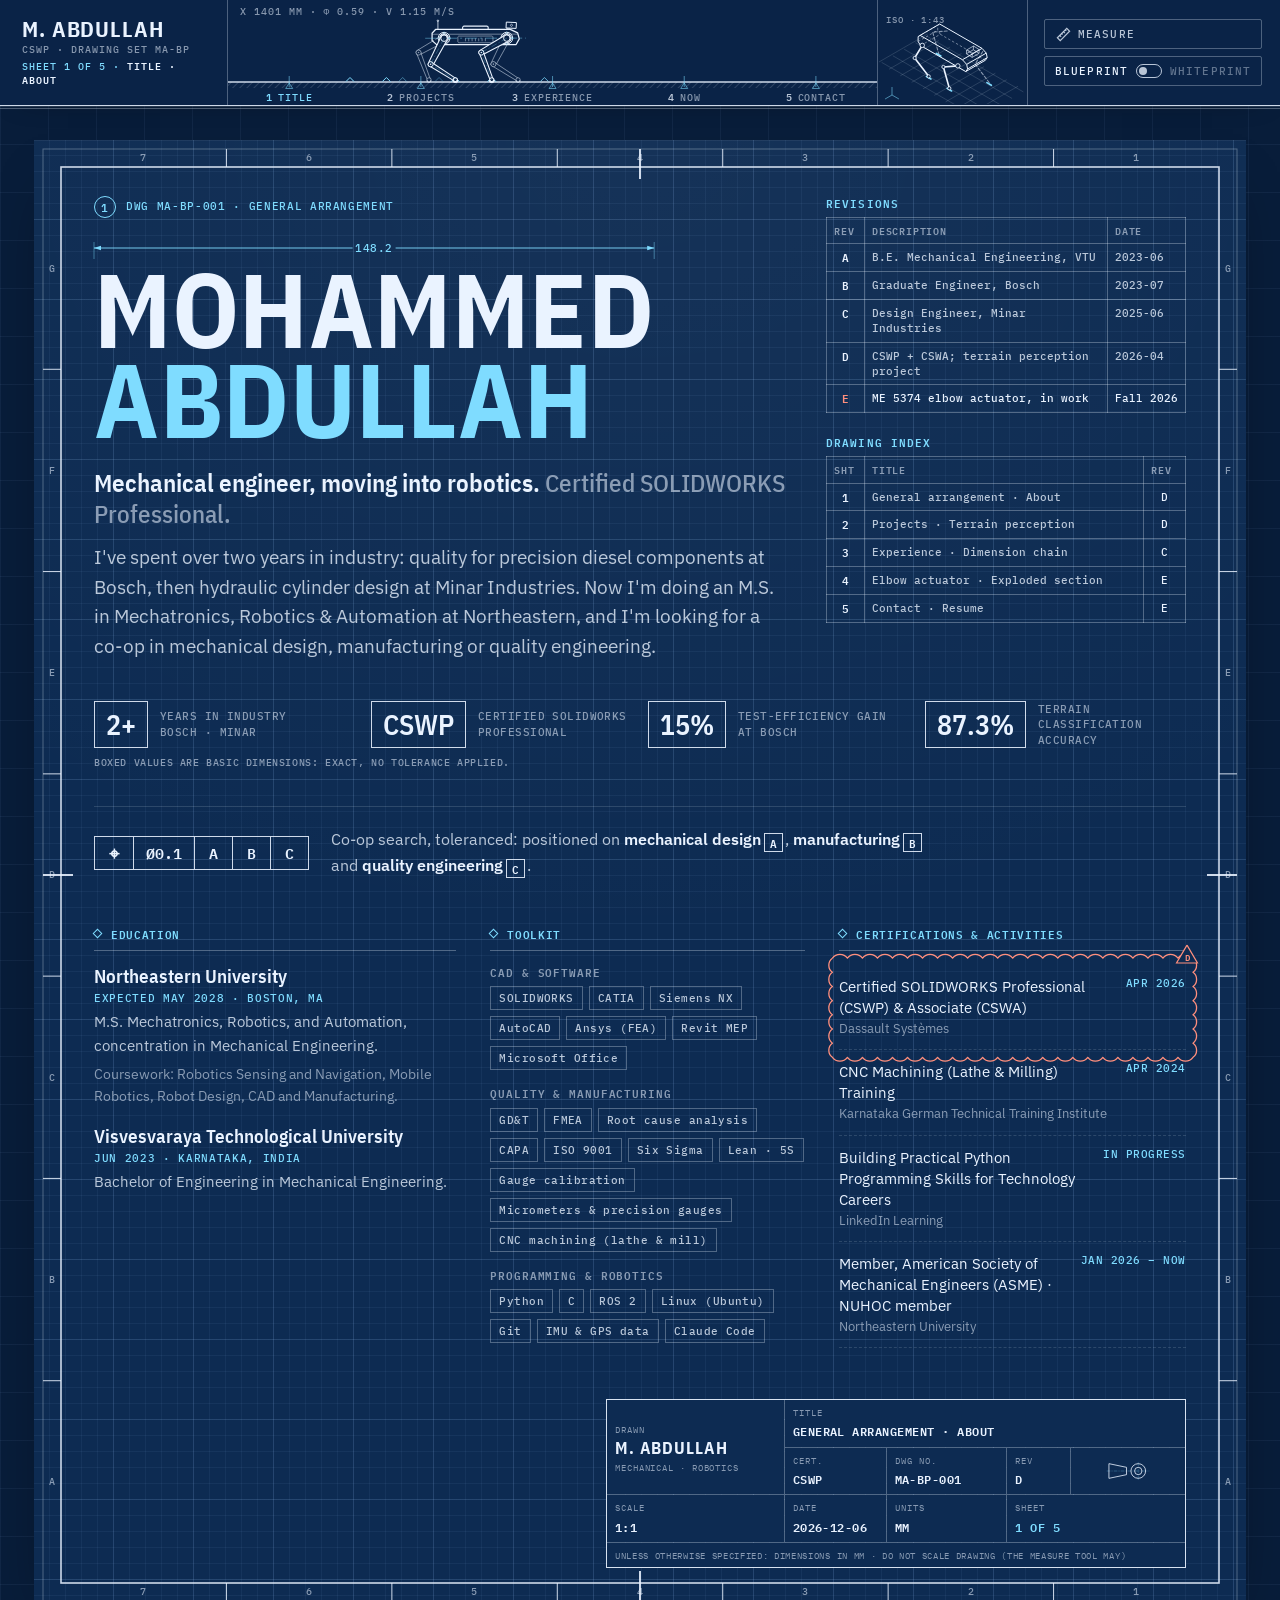
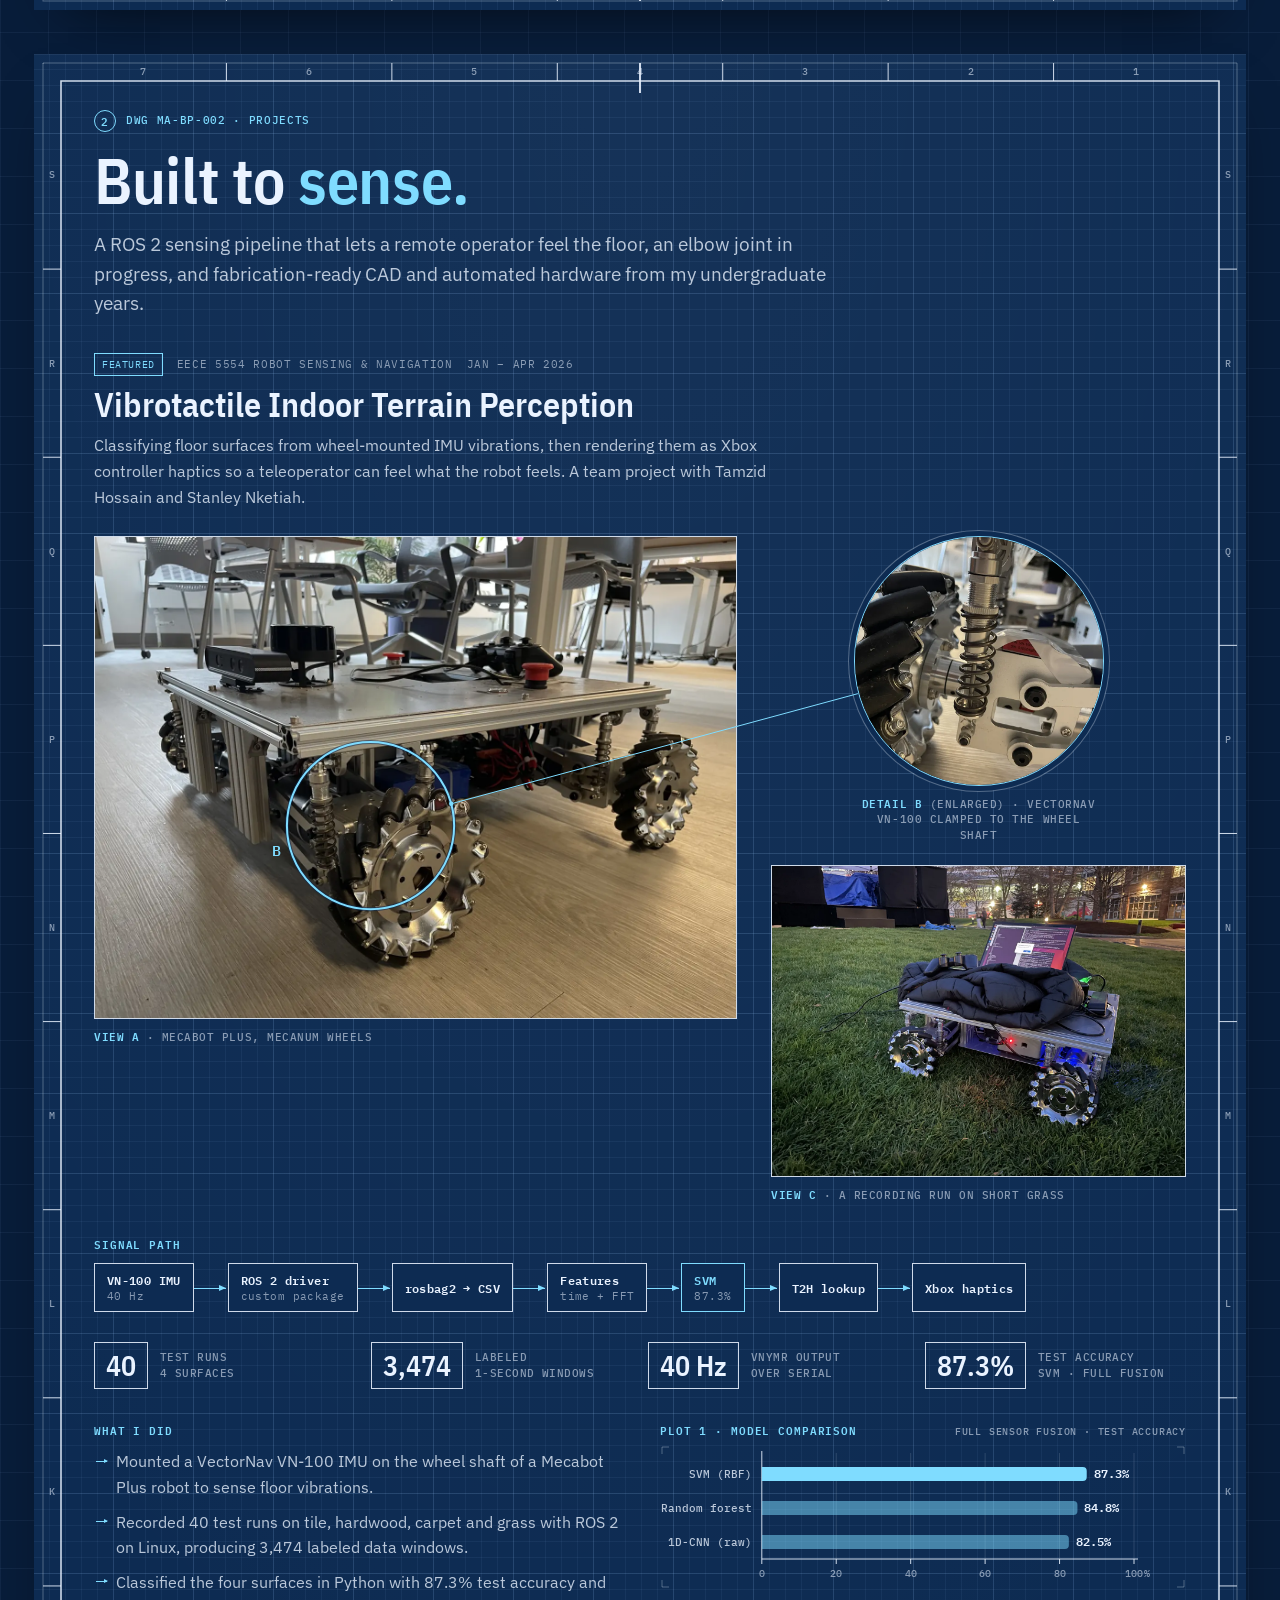
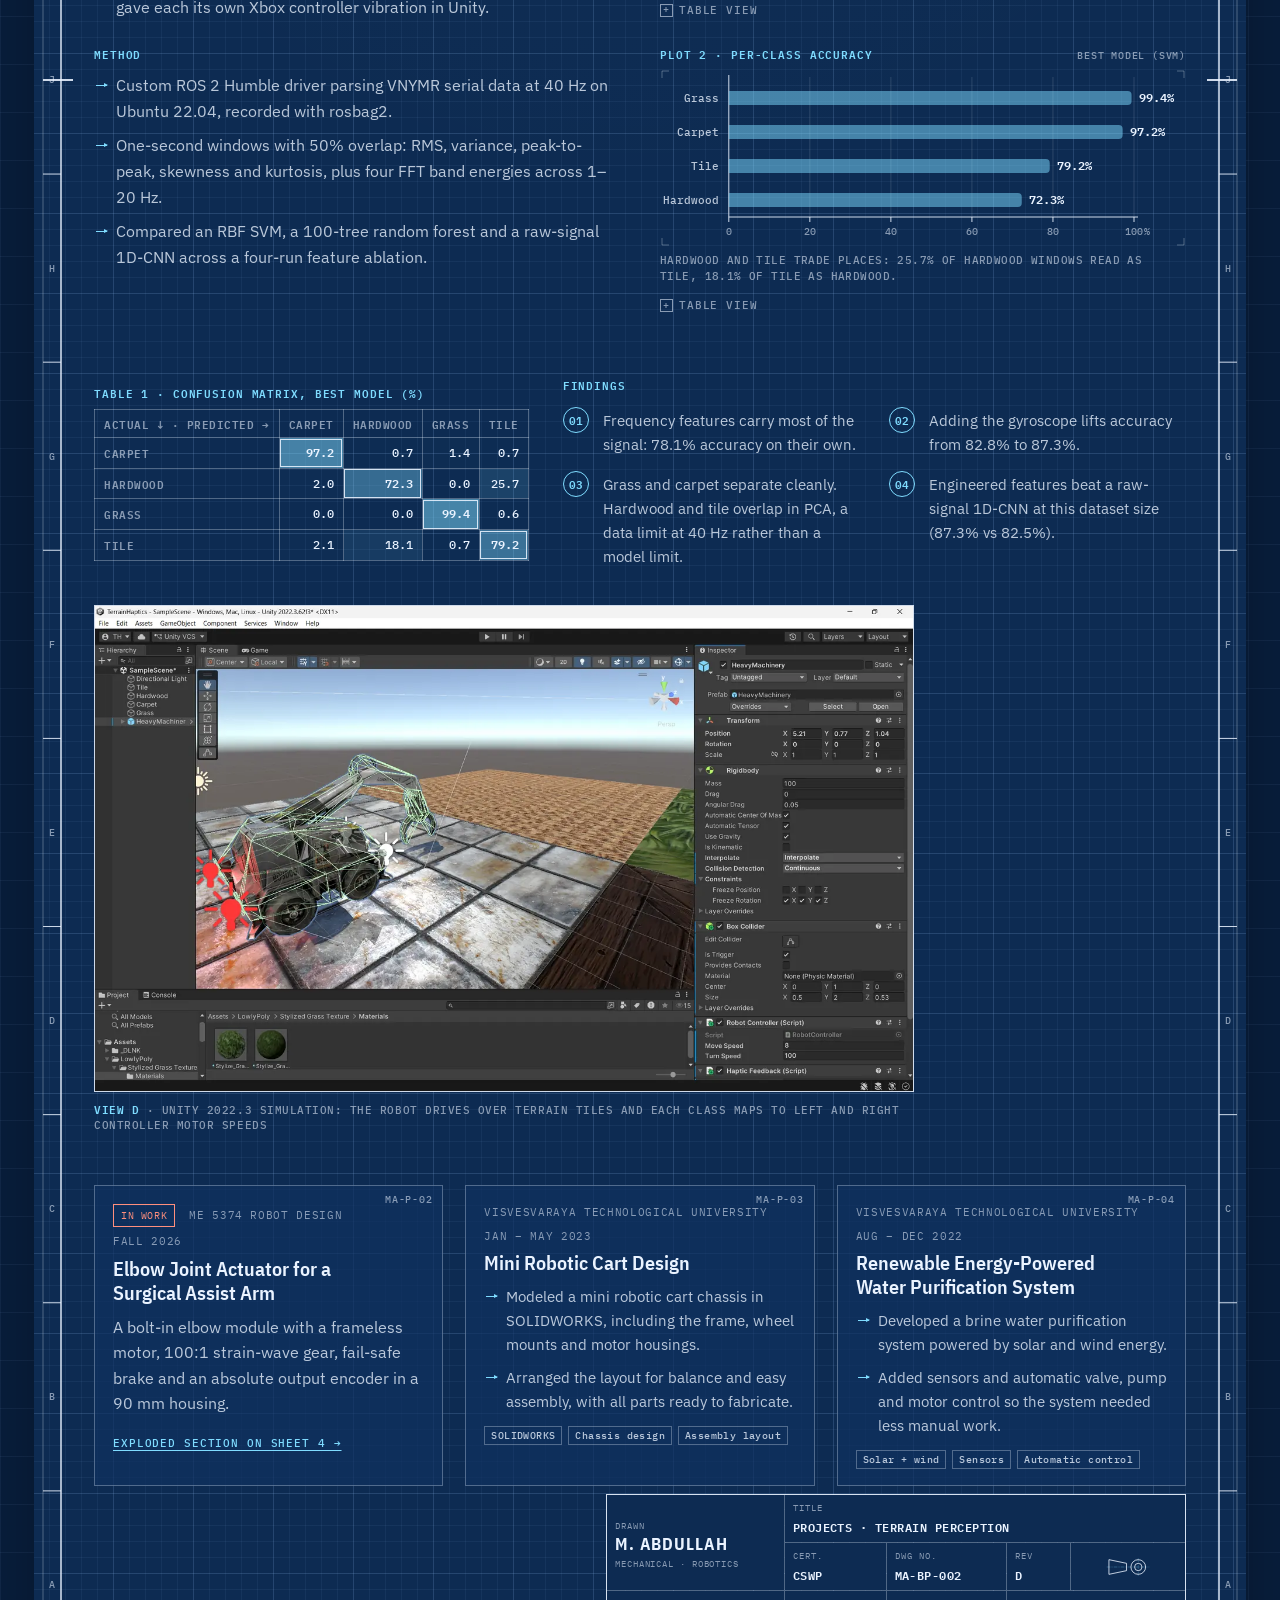
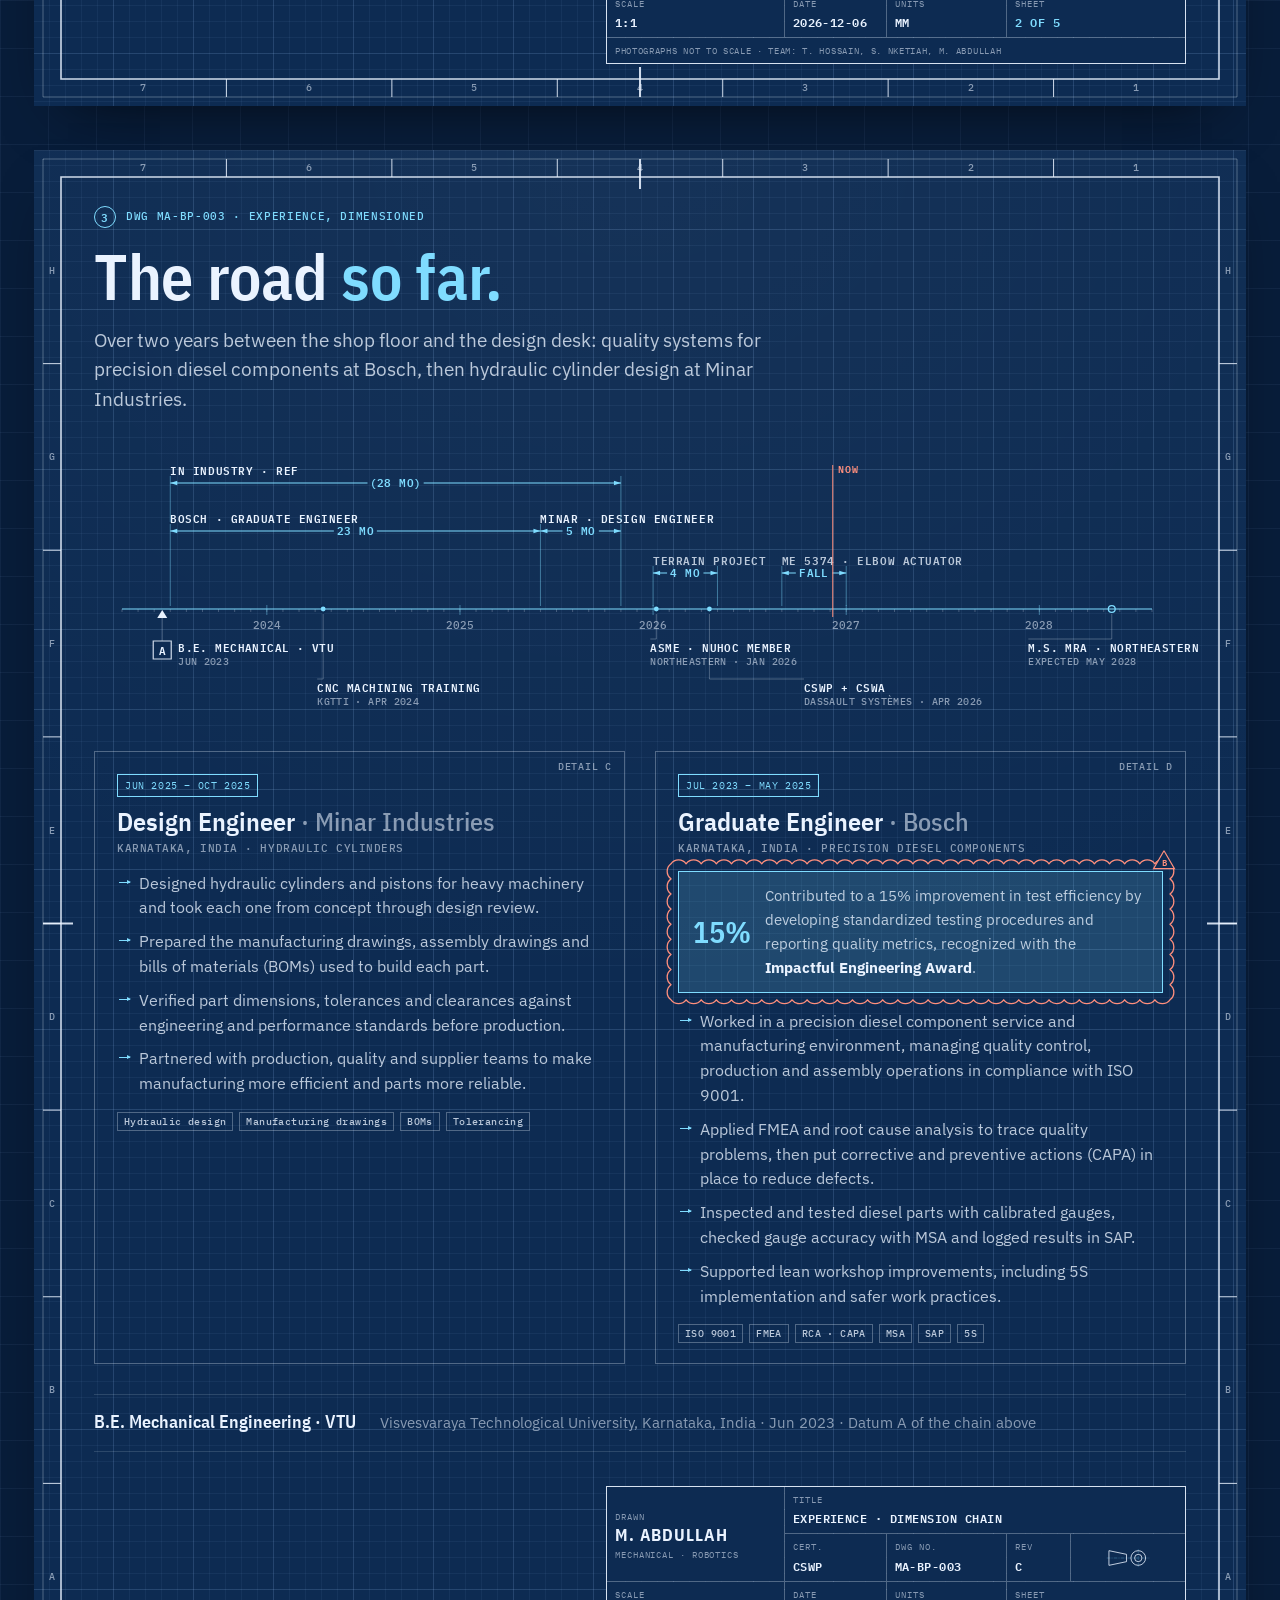
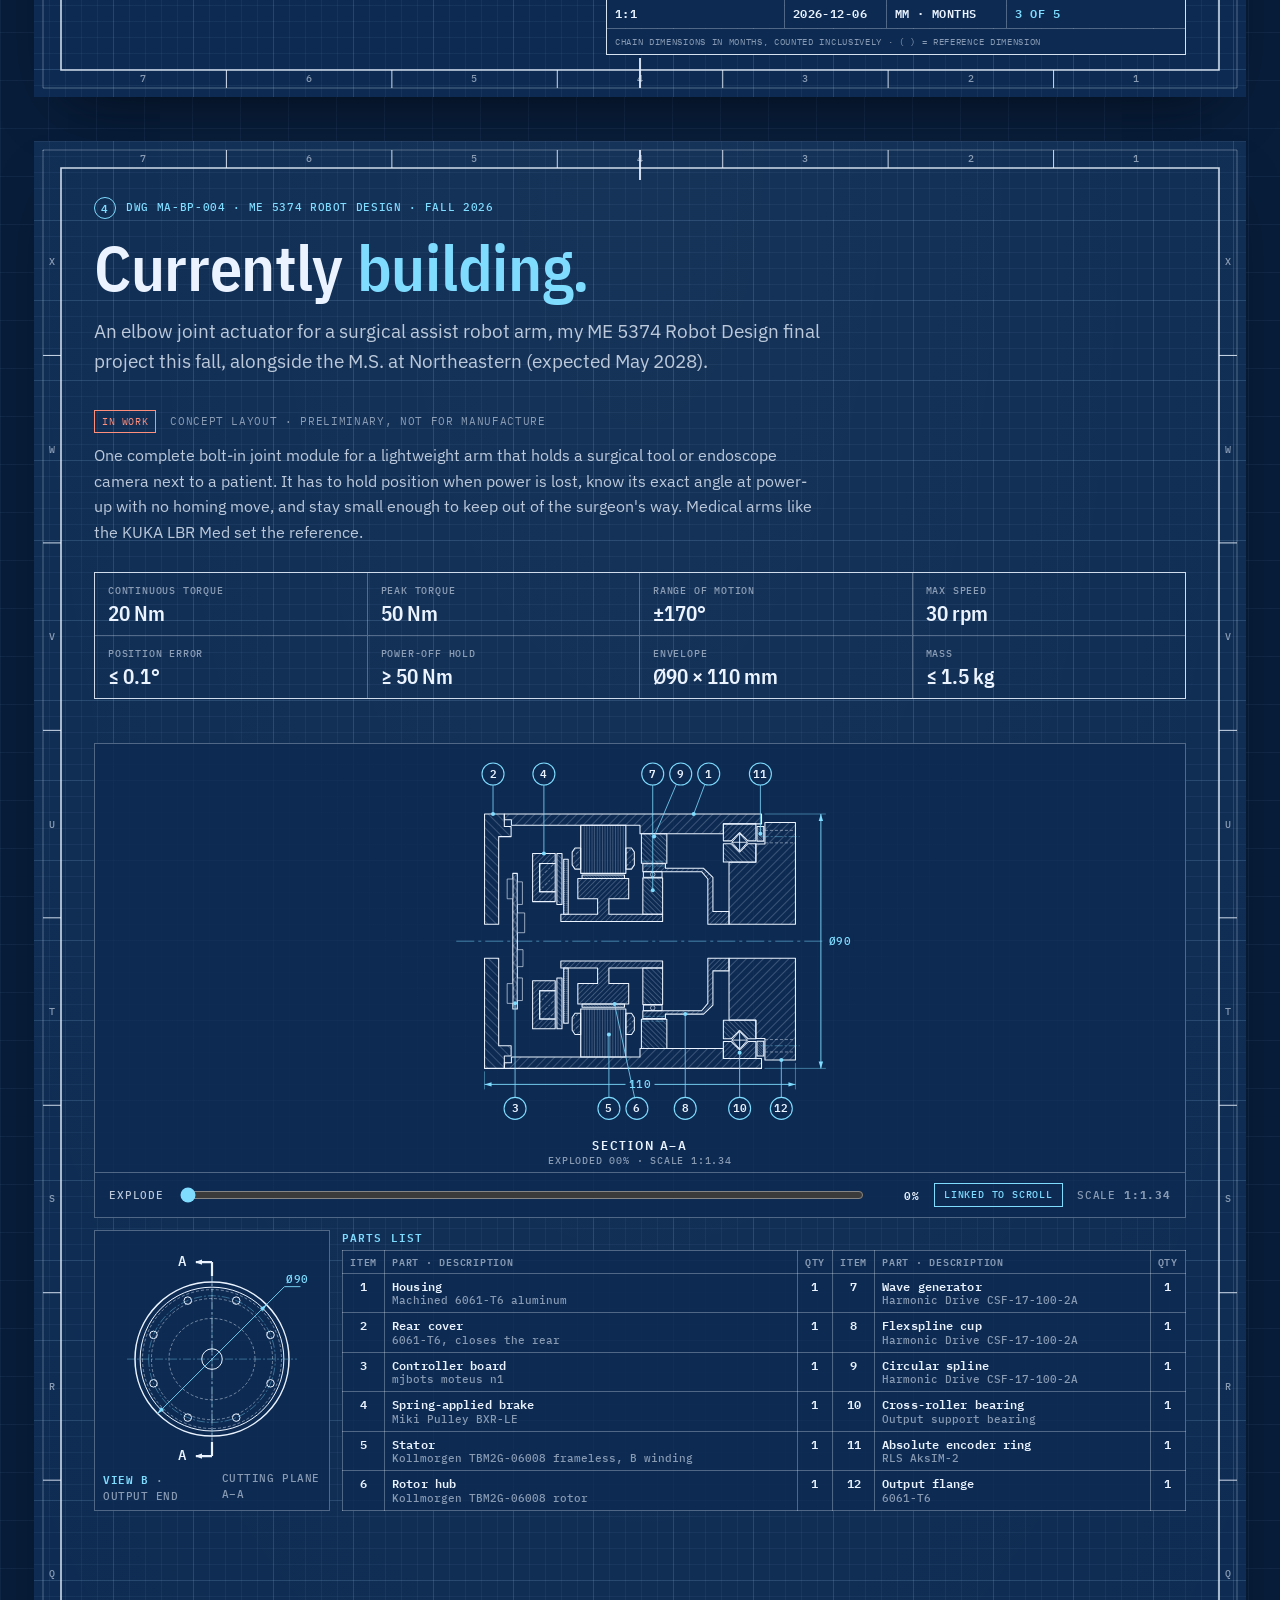
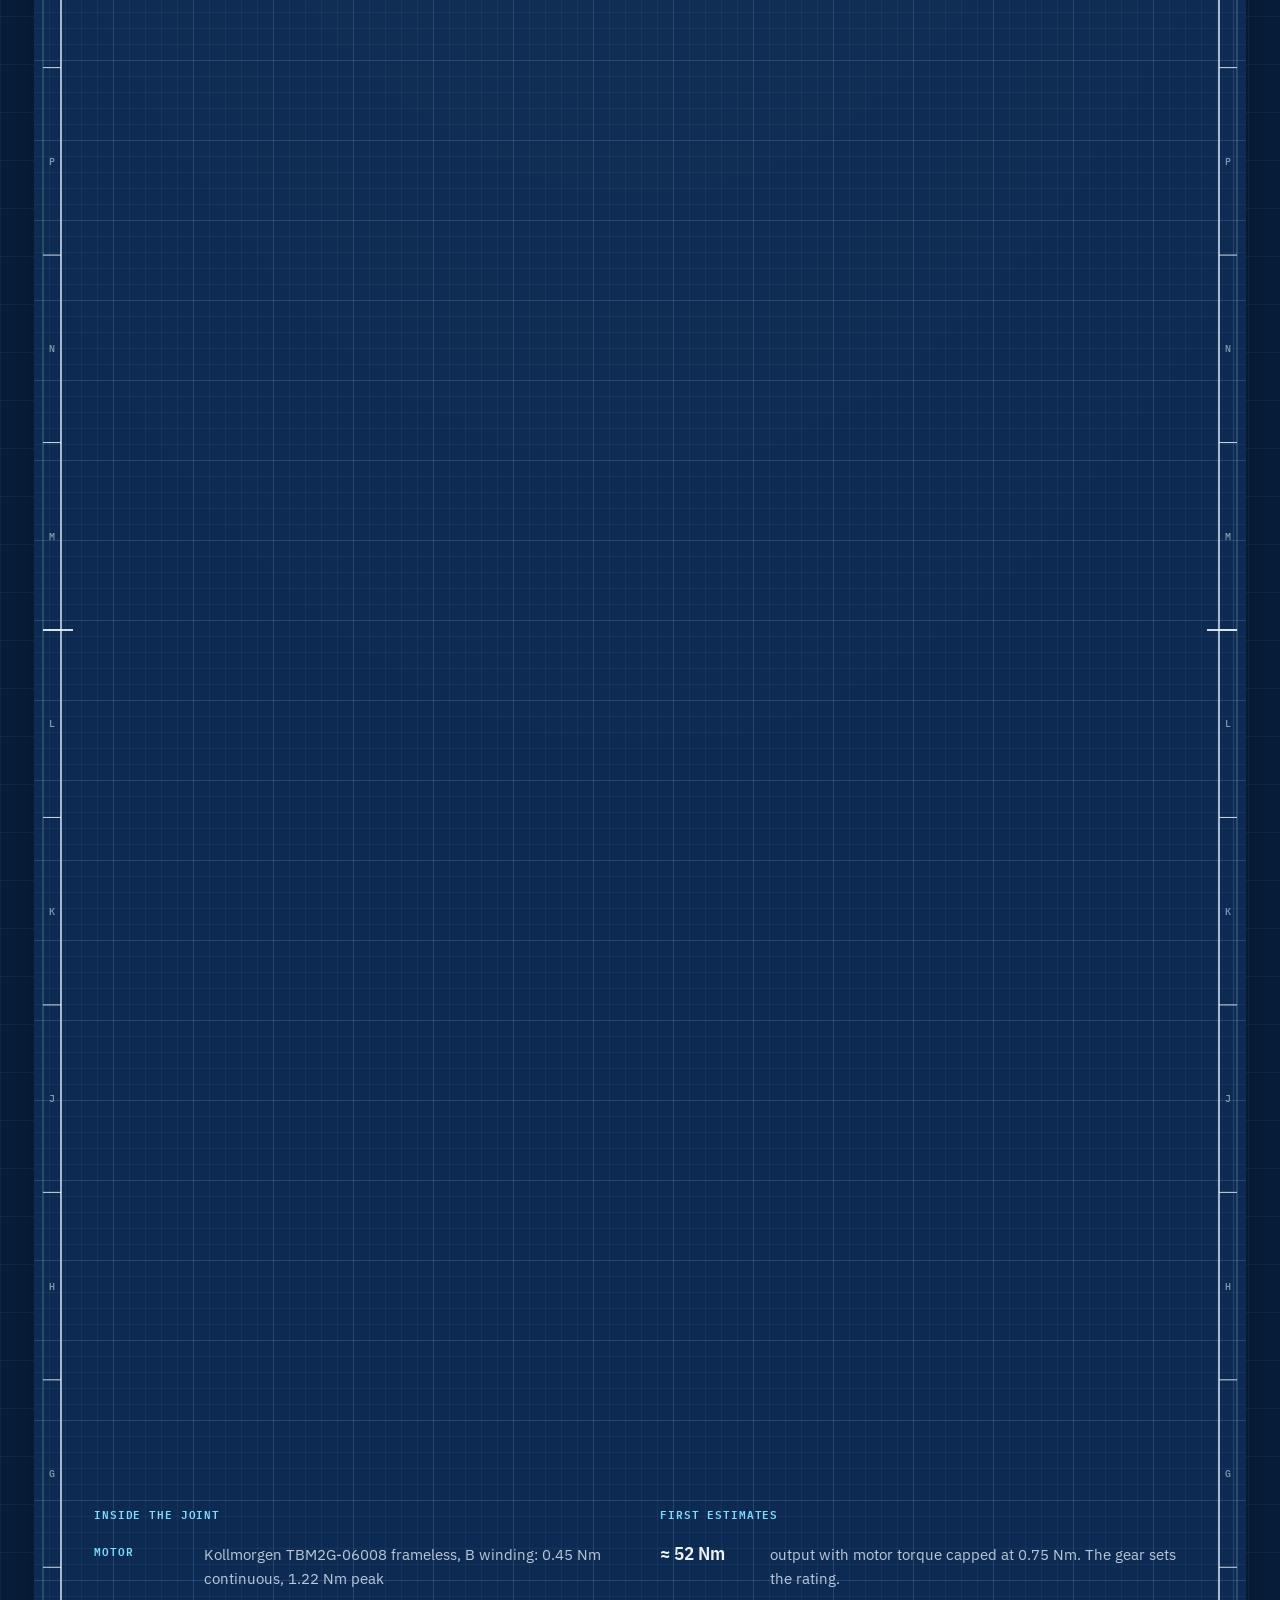
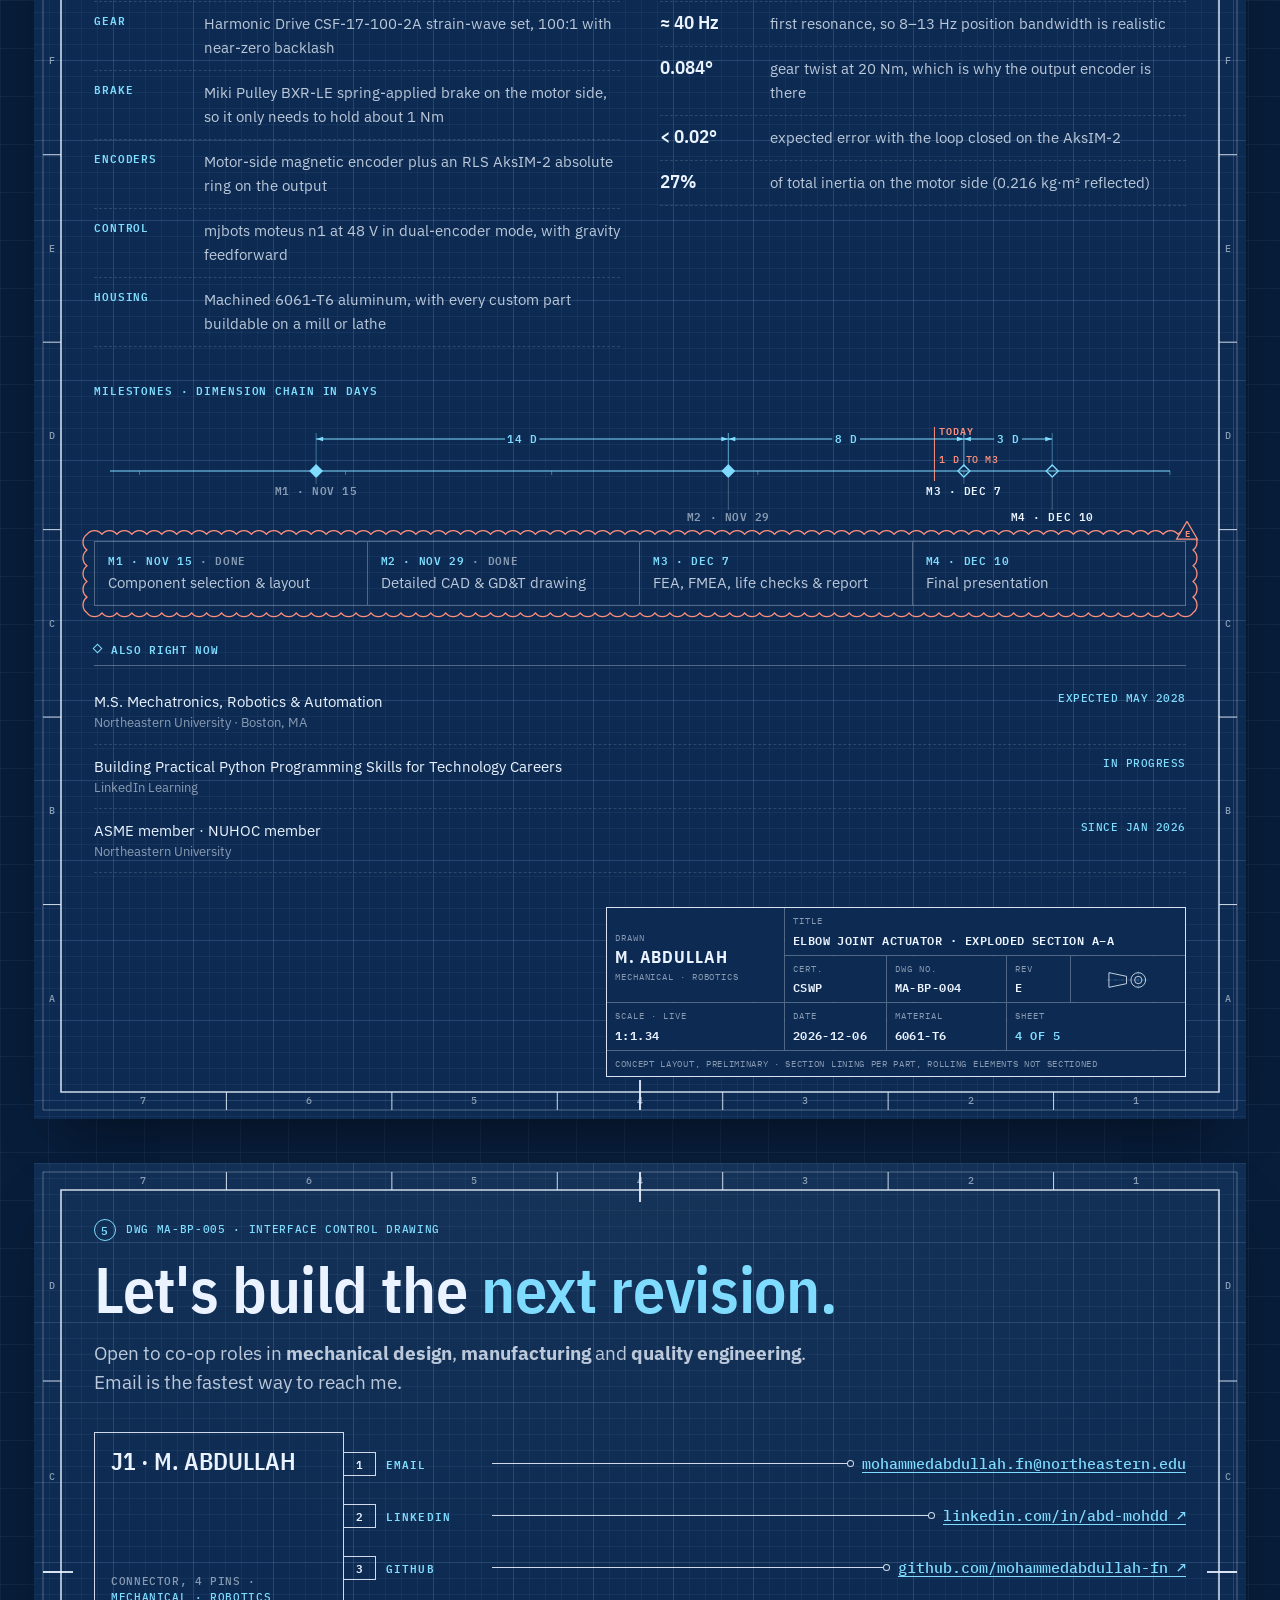
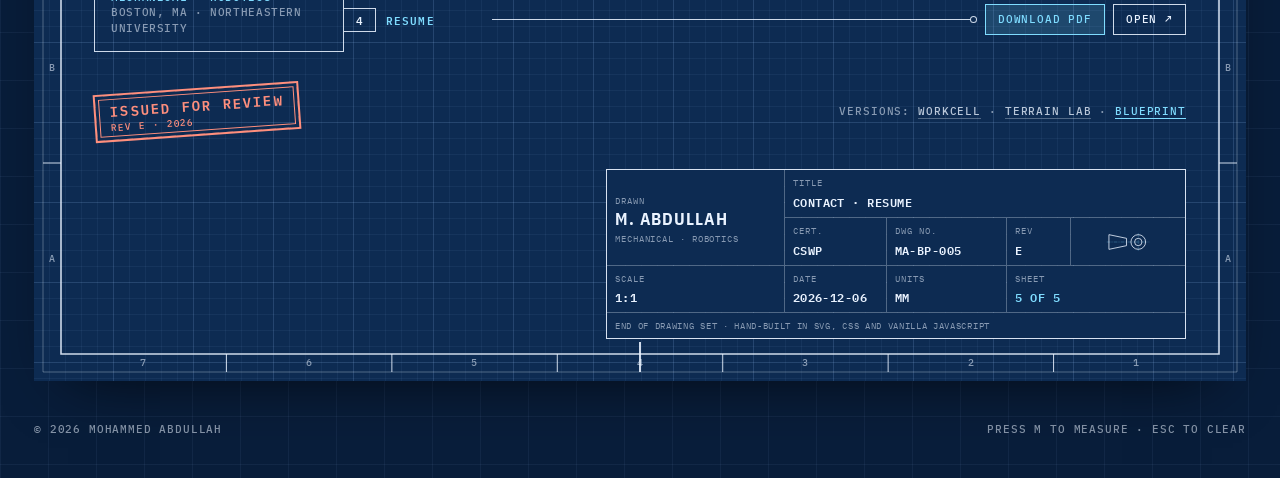
==== blueprint/index.html @ 5d8a9ab0 "Launch three portfolio sites: Workcell, Terrain Lab, Blueprint - 01 Workcell (/): WebGL robot workce" ====
<!doctype html>
<html lang="en" data-theme="blueprint">
<head>
  <meta charset="utf-8">
  <meta name="viewport" content="width=device-width, initial-scale=1, viewport-fit=cover">
  <title>Mohammed Abdullah · Blueprint · Mechanical &amp; Robotics Engineer</title>
  <meta name="description" content="Mohammed Abdullah's portfolio drawn as an engineering drawing set. Certified SOLIDWORKS Professional and M.S. Mechatronics, Robotics &amp; Automation student at Northeastern: terrain perception from wheel-mounted IMUs, quality at Bosch, hydraulic design at Minar Industries, and an elbow actuator for a surgical assist arm.">
  <meta name="theme-color" content="#0d2b52">
  <meta property="og:type" content="website">
  <meta property="og:title" content="Mohammed Abdullah · Blueprint">
  <meta property="og:description" content="A five-sheet drawing set: about, projects, experience, the ME 5374 elbow actuator in exploded section, and contact.">
  <meta property="og:url" content="https://mohammedabdullah-fn.github.io/blueprint/">
  <link rel="canonical" href="https://mohammedabdullah-fn.github.io/blueprint/">
  <link rel="icon" href="favicon.svg" type="image/svg+xml">
  <link rel="preconnect" href="https://fonts.googleapis.com">
  <link rel="preconnect" href="https://fonts.gstatic.com" crossorigin>
  <link rel="stylesheet" href="https://fonts.googleapis.com/css2?family=IBM+Plex+Mono:wght@400;500;600&amp;family=IBM+Plex+Sans+Condensed:wght@500;600;700&amp;family=IBM+Plex+Sans:wght@400;500;600&amp;display=swap">
  <link rel="stylesheet" href="css/blueprint.css">
  <script>
    (function () {
      try {
        var t = localStorage.getItem('bp-theme');
        if (t === 'whiteprint' || t === 'blueprint') document.documentElement.setAttribute('data-theme', t);
      } catch (e) { /* storage unavailable */ }
    })();
  </script>
  <script type="module" src="js/main.js"></script>
</head>
<body>
<a class="skip" href="#sheet-1">Skip to the drawings</a>

<!-- ============================================================ STRIP -->
<header class="strip" id="strip">
  <a class="brand" href="#sheet-1" aria-label="Mohammed Abdullah, back to sheet 1">
    <span class="brand-name">M. Abdullah</span>
    <span class="brand-meta">CSWP · Drawing set MA-BP</span>
    <span class="strip-now"><span id="now-sheet">Sheet 1 of 5</span> · <b id="now-title">Title · About</b></span>
  </a>
  <div class="lane" id="lane">
    <svg class="lane-svg" id="lane-svg" aria-hidden="true" focusable="false"></svg>
    <p class="dro" id="dro" aria-hidden="true">X 0000 MM</p>
    <nav class="stations" aria-label="Drawing sheets">
      <a class="stn" href="#sheet-1"><b>1</b><span>Title</span></a>
      <a class="stn" href="#sheet-2"><b>2</b><span>Projects</span></a>
      <a class="stn" href="#sheet-3"><b>3</b><span>Experience</span></a>
      <a class="stn" href="#sheet-4"><b>4</b><span>Now</span></a>
      <a class="stn" href="#sheet-5"><b>5</b><span>Contact</span></a>
    </nav>
  </div>
  <figure class="iso" id="iso" aria-hidden="true">
    <div class="iso-box" id="iso-box"><svg id="iso-svg" focusable="false"></svg></div>
    <figcaption id="iso-cap">ISO</figcaption>
  </figure>
  <div class="tools">
    <button class="tool" id="btn-measure" type="button" aria-pressed="false" title="Measure: click two points on a sheet (M). Esc clears.">
      <svg class="ico" viewBox="0 0 16 16" aria-hidden="true"><path d="M1.5 11.5 11.5 1.5l3 3-10 10z"/><path d="M4 9l1.5 1.5M6 7l1 1M8 5l1.5 1.5M10 3l1 1"/></svg><span class="lbl">Measure</span>
    </button>
    <button class="tool tool--theme" id="btn-theme" type="button" aria-pressed="false" aria-label="Whiteprint drawing style" title="Switch between blueprint and whiteprint">
      <span class="tt" data-v="blueprint">Blueprint</span><span class="tt-sw" aria-hidden="true"><i></i></span><span class="tt" data-v="whiteprint">Whiteprint</span>
    </button>
  </div>
</header>

<main class="set" id="set">

<!-- ======================================================= SHEET 1: TITLE -->
<section class="sheet" id="sheet-1" data-label="Sheet 1" data-title="Title · About" aria-labelledby="s1-name">
  <div class="sh-in">
    <div class="s1-top">
      <div class="s1-hero">
        <p class="kicker"><span class="badge">1</span>DWG MA-BP-001 · General arrangement</p>
        <h1 class="name" id="s1-name" data-dim data-dim-offset="16"><span><span class="dim-target">Mohammed</span></span><span class="name-l2">Abdullah</span></h1>
        <p class="role">Mechanical engineer, moving into robotics. <span>Certified SOLIDWORKS Professional.</span></p>
        <p class="lead">I've spent over two years in industry: quality for precision diesel components at Bosch, then hydraulic cylinder design at Minar Industries. Now I'm doing an M.S. in Mechatronics, Robotics &amp; Automation at Northeastern, and I'm looking for a co-op in mechanical design, manufacturing or quality engineering.</p>
      </div>
      <aside class="revs" aria-label="Revision history and drawing index">
        <table class="revtable">
          <caption>Revisions</caption>
          <thead><tr><th scope="col">Rev</th><th scope="col">Description</th><th scope="col">Date</th></tr></thead>
          <tbody>
            <tr><td>A</td><td>B.E. Mechanical Engineering, VTU</td><td>2023-06</td></tr>
            <tr><td>B</td><td>Graduate Engineer, Bosch</td><td>2023-07</td></tr>
            <tr><td>C</td><td>Design Engineer, Minar Industries</td><td>2025-06</td></tr>
            <tr><td>D</td><td>CSWP + CSWA; terrain perception project</td><td>2026-04</td></tr>
            <tr class="is-current"><td>E</td><td>ME 5374 elbow actuator, in work</td><td>Fall 2026</td></tr>
          </tbody>
        </table>
        <table class="revtable idx">
          <caption>Drawing index</caption>
          <thead><tr><th scope="col">Sht</th><th scope="col">Title</th><th scope="col">Rev</th></tr></thead>
          <tbody>
            <tr><td>1</td><td><a href="#sheet-1">General arrangement · About</a></td><td>D</td></tr>
            <tr><td>2</td><td><a href="#sheet-2">Projects · Terrain perception</a></td><td>D</td></tr>
            <tr><td>3</td><td><a href="#sheet-3">Experience · Dimension chain</a></td><td>C</td></tr>
            <tr><td>4</td><td><a href="#sheet-4">Elbow actuator · Exploded section</a></td><td>E</td></tr>
            <tr><td>5</td><td><a href="#sheet-5">Contact · Resume</a></td><td>E</td></tr>
          </tbody>
        </table>
      </aside>
    </div>

    <div class="basics" role="list" aria-label="Key figures">
      <div class="basic" role="listitem"><b>2+</b><span>Years in industry<br>Bosch · Minar</span></div>
      <div class="basic" role="listitem"><b>CSWP</b><span>Certified SOLIDWORKS<br>Professional</span></div>
      <div class="basic" role="listitem"><b>15%</b><span>Test-efficiency gain<br>at Bosch</span></div>
      <div class="basic" role="listitem"><b>87.3%</b><span>Terrain classification<br>accuracy</span></div>
    </div>
    <p class="basic-note">Boxed values are basic dimensions: exact, no tolerance applied.</p>

    <div class="fcf-row">
      <div class="fcf" role="img" aria-label="Feature control frame: position, diameter 0.1, datums A, B and C">
        <span class="fcf-c fcf-sym" aria-hidden="true">⌖</span><span class="fcf-c" aria-hidden="true">Ø0.1</span><span class="fcf-c" aria-hidden="true">A</span><span class="fcf-c" aria-hidden="true">B</span><span class="fcf-c" aria-hidden="true">C</span>
      </div>
      <p class="fcf-cap">Co-op search, toleranced: positioned on <b>mechanical design</b><i class="datum" aria-hidden="true">A</i>, <b>manufacturing</b><i class="datum" aria-hidden="true">B</i> and <b>quality engineering</b><i class="datum" aria-hidden="true">C</i>.</p>
    </div>

    <div class="s1-cols">
      <section aria-labelledby="s1-edu">
        <h2 class="nh" id="s1-edu">Education</h2>
        <div class="edu">
          <div>
            <h3>Northeastern University</h3>
            <span class="when">Expected May 2028 · Boston, MA</span>
            <p>M.S. Mechatronics, Robotics, and Automation, concentration in Mechanical Engineering.</p>
            <p class="note">Coursework: Robotics Sensing and Navigation, Mobile Robotics, Robot Design, CAD and Manufacturing.</p>
          </div>
          <div>
            <h3>Visvesvaraya Technological University</h3>
            <span class="when">Jun 2023 · Karnataka, India</span>
            <p>Bachelor of Engineering in Mechanical Engineering.</p>
          </div>
        </div>
      </section>
      <section aria-labelledby="s1-tool">
        <h2 class="nh" id="s1-tool">Toolkit</h2>
        <div class="skill">
          <h3>CAD &amp; software</h3>
          <ul class="chips"><li>SOLIDWORKS</li><li>CATIA</li><li>Siemens NX</li><li>AutoCAD</li><li>Ansys (FEA)</li><li>Revit MEP</li><li>Microsoft Office</li></ul>
        </div>
        <div class="skill">
          <h3>Quality &amp; manufacturing</h3>
          <ul class="chips"><li>GD&amp;T</li><li>FMEA</li><li>Root cause analysis</li><li>CAPA</li><li>ISO 9001</li><li>Six Sigma</li><li>Lean · 5S</li><li>Gauge calibration</li><li>Micrometers &amp; precision gauges</li><li>CNC machining (lathe &amp; mill)</li></ul>
        </div>
        <div class="skill">
          <h3>Programming &amp; robotics</h3>
          <ul class="chips"><li>Python</li><li>C</li><li>ROS 2</li><li>Linux (Ubuntu)</li><li>Git</li><li>IMU &amp; GPS data</li><li>Claude Code</li></ul>
        </div>
      </section>
      <section aria-labelledby="s1-cert">
        <h2 class="nh" id="s1-cert">Certifications &amp; activities</h2>
        <ul class="rows">
          <li data-rev="D"><span>Certified SOLIDWORKS Professional (CSWP) &amp; Associate (CSWA)<em>Dassault Systèmes</em></span><span class="when">Apr 2026</span></li>
          <li><span>CNC Machining (Lathe &amp; Milling) Training<em>Karnataka German Technical Training Institute</em></span><span class="when">Apr 2024</span></li>
          <li><span>Building Practical Python Programming Skills for Technology Careers<em>LinkedIn Learning</em></span><span class="when">In progress</span></li>
          <li><span>Member, American Society of Mechanical Engineers (ASME) · NUHOC member<em>Northeastern University</em></span><span class="when">Jan 2026 – now</span></li>
        </ul>
      </section>
    </div>

    <footer class="tb" aria-label="Title block, sheet 1">
      <div class="tb-who"><span class="k">Drawn</span><b>M. Abdullah</b><span>Mechanical · Robotics</span></div>
      <div class="tb-title"><span class="k">Title</span><b>General arrangement · About</b></div>
      <div><span class="k">Cert.</span><b>CSWP</b></div>
      <div><span class="k">Dwg no.</span><b>MA-BP-001</b></div>
      <div><span class="k">Rev</span><b>D</b></div>
      <div class="tb-proj" title="Third-angle projection"><svg viewBox="0 0 60 26" aria-label="Third-angle projection symbol" role="img"><path class="c" d="M1 13h58M44 1v24"/><path d="M4 3 28 8v10L4 23z"/><circle cx="44" cy="13" r="10"/><circle cx="44" cy="13" r="5"/></svg></div>
      <div><span class="k">Scale</span><b data-tb="scale">1:1</b></div>
      <div><span class="k">Date</span><b data-tb="date">2026-10-29</b></div>
      <div><span class="k">Units</span><b>mm</b></div>
      <div class="tb-sheet"><span class="k">Sheet</span><b>1 of 5</b></div>
      <div class="tb-note">Unless otherwise specified: dimensions in mm · Do not scale drawing (the Measure tool may)</div>
    </footer>
  </div>
</section>

<!-- ==================================================== SHEET 2: PROJECTS -->
<section class="sheet" id="sheet-2" data-label="Sheet 2" data-title="Projects" aria-labelledby="s2-title">
  <div class="sh-in">
    <header class="sh-head">
      <p class="kicker"><span class="badge">2</span>DWG MA-BP-002 · Projects</p>
      <h2 class="sh-title" id="s2-title">Built to <em>sense.</em></h2>
      <p class="lead">A ROS&nbsp;2 sensing pipeline that lets a remote operator feel the floor, an elbow joint in progress, and fabrication-ready CAD and automated hardware from my undergraduate years.</p>
    </header>

    <article class="feat" aria-labelledby="p-terrain">
      <p class="meta"><span class="tag">Featured</span><span>EECE 5554 Robot Sensing &amp; Navigation</span><span>Jan – Apr 2026</span></p>
      <h3 class="ph" id="p-terrain">Vibrotactile Indoor Terrain Perception</h3>
      <p class="sub">Classifying floor surfaces from wheel-mounted IMU vibrations, then rendering them as Xbox controller haptics so a teleoperator can feel what the robot feels. A team project with Tamzid Hossain and Stanley Nketiah.</p>

      <div class="views">
        <figure class="view view-a">
          <div class="view-img" id="view-a" data-circle="0.43,0.6,0.13" data-leader="#detail-b" data-leader-label="B">
            <img src="../assets/img/terrain-robot.webp" width="1400" height="1050" loading="lazy" alt="Mecabot Plus mobile robot with mecanum wheels on a hardwood floor">
            <svg class="view-mark" viewBox="0 0 1400 1050" aria-hidden="true" focusable="false"><circle class="vm-c2" cx="602" cy="630" r="182"/><circle cx="602" cy="630" r="182"/></svg>
          </div>
          <figcaption><b>View A</b> · Mecabot Plus, mecanum wheels</figcaption>
        </figure>
        <figure class="view view-b">
          <div class="detail" id="detail-b"><img src="../assets/img/terrain-imu-mount.webp" width="1100" height="825" loading="lazy" alt="Close-up of the VectorNav VN-100 IMU clamped to the robot's wheel shaft"></div>
          <figcaption><b>Detail B</b> (enlarged) · VectorNav VN-100 clamped to the wheel shaft</figcaption>
        </figure>
        <figure class="view view-c">
          <img src="../assets/img/terrain-field-test.webp" width="1400" height="1050" loading="lazy" alt="The robot and a laptop recording a test run on grass at night">
          <figcaption><b>View C</b> · a recording run on short grass</figcaption>
        </figure>
      </div>

      <h4 class="mini">Signal path</h4>
      <ol class="pipe" data-plot aria-label="Pipeline from IMU to haptics">
        <li style="--i:0"><span>VN-100 IMU</span><small>40 Hz</small></li>
        <li style="--i:1"><span>ROS 2 driver</span><small>custom package</small></li>
        <li style="--i:2"><span>rosbag2 → CSV</span></li>
        <li style="--i:3"><span>Features</span><small>time + FFT</small></li>
        <li style="--i:4" class="is-key"><span>SVM</span><small>87.3%</small></li>
        <li style="--i:5"><span>T2H lookup</span></li>
        <li style="--i:6"><span>Xbox haptics</span></li>
      </ol>

      <div class="basics basics--tight" role="list" aria-label="Project figures">
        <div class="basic" role="listitem"><b>40</b><span>Test runs<br>4 surfaces</span></div>
        <div class="basic" role="listitem"><b>3,474</b><span>Labeled<br>1-second windows</span></div>
        <div class="basic" role="listitem"><b>40 Hz</b><span>VNYMR output<br>over serial</span></div>
        <div class="basic" role="listitem"><b>87.3%</b><span>Test accuracy<br>SVM · full fusion</span></div>
      </div>

      <div class="two">
        <div>
          <h4 class="mini">What I did</h4>
          <ul class="bullets">
            <li>Mounted a VectorNav VN-100 IMU on the wheel shaft of a Mecabot Plus robot to sense floor vibrations.</li>
            <li>Recorded 40 test runs on tile, hardwood, carpet and grass with ROS 2 on Linux, producing 3,474 labeled data windows.</li>
            <li>Classified the four surfaces in Python with 87.3% test accuracy and gave each its own Xbox controller vibration in Unity.</li>
          </ul>
          <h4 class="mini">Method</h4>
          <ul class="bullets">
            <li>Custom ROS 2 Humble driver parsing VNYMR serial data at 40 Hz on Ubuntu 22.04, recorded with rosbag2.</li>
            <li>One-second windows with 50% overlap: RMS, variance, peak-to-peak, skewness and kurtosis, plus four FFT band energies across 1–20 Hz.</li>
            <li>Compared an RBF SVM, a 100-tree random forest and a raw-signal 1D-CNN across a four-run feature ablation.</li>
          </ul>
        </div>
        <div>
          <div class="plot">
            <div class="plot-h"><h4 class="mini">Plot 1 · Model comparison</h4><span>Full sensor fusion · test accuracy</span></div>
            <div class="ch" id="ch-models"></div>
            <details class="tview"><summary>Table view</summary>
              <table class="dtable"><caption>Test accuracy, full sensor fusion</caption><thead><tr><th scope="col">Model</th><th scope="col">Accuracy (%)</th></tr></thead>
                <tbody><tr><th scope="row">SVM (RBF)</th><td>87.3</td></tr><tr><th scope="row">Random forest (100 trees)</th><td>84.8</td></tr><tr><th scope="row">1D-CNN (raw signal)</th><td>82.5</td></tr></tbody></table>
            </details>
          </div>
          <div class="plot">
            <div class="plot-h"><h4 class="mini">Plot 2 · Per-class accuracy</h4><span>Best model (SVM)</span></div>
            <div class="ch" id="ch-class"></div>
            <p class="ch-note">Hardwood and tile trade places: 25.7% of hardwood windows read as tile, 18.1% of tile as hardwood.</p>
            <details class="tview"><summary>Table view</summary>
              <table class="dtable"><caption>Per-class accuracy, best model</caption><thead><tr><th scope="col">Surface</th><th scope="col">Accuracy (%)</th></tr></thead>
                <tbody><tr><th scope="row">Grass</th><td>99.4</td></tr><tr><th scope="row">Carpet</th><td>97.2</td></tr><tr><th scope="row">Tile</th><td>79.2</td></tr><tr><th scope="row">Hardwood</th><td>72.3</td></tr></tbody></table>
            </details>
          </div>
        </div>
      </div>

      <div class="cm-find">
        <div class="cm-wrap">
          <table class="dtable cm">
            <caption>Table 1 · Confusion matrix, best model (%)</caption>
            <thead><tr><th scope="col">Actual ↓ · predicted →</th><th scope="col">Carpet</th><th scope="col">Hardwood</th><th scope="col">Grass</th><th scope="col">Tile</th></tr></thead>
            <tbody>
              <tr><th scope="row">Carpet</th><td class="diag" style="--v:97.2">97.2</td><td style="--v:0.7">0.7</td><td style="--v:1.4">1.4</td><td style="--v:0.7">0.7</td></tr>
              <tr><th scope="row">Hardwood</th><td style="--v:2">2.0</td><td class="diag" style="--v:72.3">72.3</td><td style="--v:0">0.0</td><td style="--v:25.7">25.7</td></tr>
              <tr><th scope="row">Grass</th><td style="--v:0">0.0</td><td style="--v:0">0.0</td><td class="diag" style="--v:99.4">99.4</td><td style="--v:0.6">0.6</td></tr>
              <tr><th scope="row">Tile</th><td style="--v:2.1">2.1</td><td style="--v:18.1">18.1</td><td style="--v:0.7">0.7</td><td class="diag" style="--v:79.2">79.2</td></tr>
            </tbody>
          </table>
        </div>
        <div>
          <h4 class="mini">Findings</h4>
          <div class="findings">
            <div class="find"><b>01</b><p>Frequency features carry most of the signal: 78.1% accuracy on their own.</p></div>
            <div class="find"><b>02</b><p>Adding the gyroscope lifts accuracy from 82.8% to 87.3%.</p></div>
            <div class="find"><b>03</b><p>Grass and carpet separate cleanly. Hardwood and tile overlap in PCA, a data limit at 40&nbsp;Hz rather than a model limit.</p></div>
            <div class="find"><b>04</b><p>Engineered features beat a raw-signal 1D-CNN at this dataset size (87.3% vs 82.5%).</p></div>
          </div>
        </div>
      </div>

      <figure class="view view-d">
        <img src="../assets/img/terrain-unity-sim.webp" width="1400" height="830" loading="lazy" alt="Unity editor running the terrain-to-haptic teleoperation simulation">
        <figcaption><b>View D</b> · Unity 2022.3 simulation: the robot drives over terrain tiles and each class maps to left and right controller motor speeds</figcaption>
      </figure>
    </article>

    <div class="more">
      <article class="card" data-dwg="MA-P-02">
        <p class="meta"><span class="tag tag--red">In work</span><span>ME 5374 Robot Design</span><span>Fall 2026</span></p>
        <h3>Elbow Joint Actuator for a Surgical Assist Arm</h3>
        <p class="sub">A bolt-in elbow module with a frameless motor, 100:1 strain-wave gear, fail-safe brake and an absolute output encoder in a 90&nbsp;mm housing.</p>
        <p style="margin-top:12px"><a class="card-link" href="#sheet-4">Exploded section on sheet 4 →</a></p>
      </article>
      <article class="card" data-dwg="MA-P-03">
        <p class="meta"><span>Visvesvaraya Technological University</span><span>Jan – May 2023</span></p>
        <h3>Mini Robotic Cart Design</h3>
        <ul class="bullets">
          <li>Modeled a mini robotic cart chassis in SOLIDWORKS, including the frame, wheel mounts and motor housings.</li>
          <li>Arranged the layout for balance and easy assembly, with all parts ready to fabricate.</li>
        </ul>
        <ul class="chips chips--sm"><li>SOLIDWORKS</li><li>Chassis design</li><li>Assembly layout</li></ul>
      </article>
      <article class="card" data-dwg="MA-P-04">
        <p class="meta"><span>Visvesvaraya Technological University</span><span>Aug – Dec 2022</span></p>
        <h3>Renewable Energy-Powered Water Purification System</h3>
        <ul class="bullets">
          <li>Developed a brine water purification system powered by solar and wind energy.</li>
          <li>Added sensors and automatic valve, pump and motor control so the system needed less manual work.</li>
        </ul>
        <ul class="chips chips--sm"><li>Solar + wind</li><li>Sensors</li><li>Automatic control</li></ul>
      </article>
    </div>

    <footer class="tb" aria-label="Title block, sheet 2">
      <div class="tb-who"><span class="k">Drawn</span><b>M. Abdullah</b><span>Mechanical · Robotics</span></div>
      <div class="tb-title"><span class="k">Title</span><b>Projects · Terrain perception</b></div>
      <div><span class="k">Cert.</span><b>CSWP</b></div>
      <div><span class="k">Dwg no.</span><b>MA-BP-002</b></div>
      <div><span class="k">Rev</span><b>D</b></div>
      <div class="tb-proj" title="Third-angle projection"><svg viewBox="0 0 60 26" aria-label="Third-angle projection symbol" role="img"><path class="c" d="M1 13h58M44 1v24"/><path d="M4 3 28 8v10L4 23z"/><circle cx="44" cy="13" r="10"/><circle cx="44" cy="13" r="5"/></svg></div>
      <div><span class="k">Scale</span><b data-tb="scale">1:1</b></div>
      <div><span class="k">Date</span><b data-tb="date">2026-10-29</b></div>
      <div><span class="k">Units</span><b>mm</b></div>
      <div class="tb-sheet"><span class="k">Sheet</span><b>2 of 5</b></div>
      <div class="tb-note">Photographs not to scale · Team: T. Hossain, S. Nketiah, M. Abdullah</div>
    </footer>
  </div>
</section>

<!-- ================================================== SHEET 3: EXPERIENCE -->
<section class="sheet" id="sheet-3" data-label="Sheet 3" data-title="Experience" aria-labelledby="s3-title">
  <div class="sh-in">
    <header class="sh-head">
      <p class="kicker"><span class="badge">3</span>DWG MA-BP-003 · Experience, dimensioned</p>
      <h2 class="sh-title" id="s3-title">The road <em>so far.</em></h2>
      <p class="lead">Over two years between the shop floor and the design desk: quality systems for precision diesel components at Bosch, then hydraulic cylinder design at Minar Industries.</p>
    </header>

    <div class="tl" id="tl"></div>

    <div class="jobs">
      <article class="job" data-dwg="DETAIL C">
        <p class="meta"><span class="tag">Jun 2025 – Oct 2025</span></p>
        <h3>Design Engineer <span>· Minar Industries</span></h3>
        <p class="where">Karnataka, India · Hydraulic cylinders</p>
        <ul class="bullets">
          <li>Designed hydraulic cylinders and pistons for heavy machinery and took each one from concept through design review.</li>
          <li>Prepared the manufacturing drawings, assembly drawings and bills of materials (BOMs) used to build each part.</li>
          <li>Verified part dimensions, tolerances and clearances against engineering and performance standards before production.</li>
          <li>Partnered with production, quality and supplier teams to make manufacturing more efficient and parts more reliable.</li>
        </ul>
        <ul class="chips chips--sm"><li>Hydraulic design</li><li>Manufacturing drawings</li><li>BOMs</li><li>Tolerancing</li></ul>
      </article>
      <article class="job" data-dwg="DETAIL D">
        <p class="meta"><span class="tag">Jul 2023 – May 2025</span></p>
        <h3>Graduate Engineer <span>· Bosch</span></h3>
        <p class="where">Karnataka, India · Precision diesel components</p>
        <div class="callout-box" data-rev="B"><b>15%</b><span>Contributed to a 15% improvement in test efficiency by developing standardized testing procedures and reporting quality metrics, recognized with the <strong>Impactful Engineering Award</strong>.</span></div>
        <ul class="bullets">
          <li>Worked in a precision diesel component service and manufacturing environment, managing quality control, production and assembly operations in compliance with ISO 9001.</li>
          <li>Applied FMEA and root cause analysis to trace quality problems, then put corrective and preventive actions (CAPA) in place to reduce defects.</li>
          <li>Inspected and tested diesel parts with calibrated gauges, checked gauge accuracy with MSA and logged results in SAP.</li>
          <li>Supported lean workshop improvements, including 5S implementation and safer work practices.</li>
        </ul>
        <ul class="chips chips--sm"><li>ISO 9001</li><li>FMEA</li><li>RCA · CAPA</li><li>MSA</li><li>SAP</li><li>5S</li></ul>
      </article>
    </div>
    <div class="edu-strip"><b>B.E. Mechanical Engineering · VTU</b><span>Visvesvaraya Technological University, Karnataka, India · Jun 2023 · Datum A of the chain above</span></div>

    <footer class="tb" aria-label="Title block, sheet 3">
      <div class="tb-who"><span class="k">Drawn</span><b>M. Abdullah</b><span>Mechanical · Robotics</span></div>
      <div class="tb-title"><span class="k">Title</span><b>Experience · Dimension chain</b></div>
      <div><span class="k">Cert.</span><b>CSWP</b></div>
      <div><span class="k">Dwg no.</span><b>MA-BP-003</b></div>
      <div><span class="k">Rev</span><b>C</b></div>
      <div class="tb-proj" title="Third-angle projection"><svg viewBox="0 0 60 26" aria-label="Third-angle projection symbol" role="img"><path class="c" d="M1 13h58M44 1v24"/><path d="M4 3 28 8v10L4 23z"/><circle cx="44" cy="13" r="10"/><circle cx="44" cy="13" r="5"/></svg></div>
      <div><span class="k">Scale</span><b data-tb="scale">1:1</b></div>
      <div><span class="k">Date</span><b data-tb="date">2026-10-29</b></div>
      <div><span class="k">Units</span><b>mm · months</b></div>
      <div class="tb-sheet"><span class="k">Sheet</span><b>3 of 5</b></div>
      <div class="tb-note">Chain dimensions in months, counted inclusively · ( ) = reference dimension</div>
    </footer>
  </div>
</section>

<!-- ========================================================= SHEET 4: NOW -->
<section class="sheet" id="sheet-4" data-label="Sheet 4" data-title="Now · Elbow actuator" aria-labelledby="s4-title">
  <div class="sh-in">
    <header class="sh-head">
      <p class="kicker"><span class="badge">4</span>DWG MA-BP-004 · ME 5374 Robot Design · Fall 2026</p>
      <h2 class="sh-title" id="s4-title">Currently <em>building.</em></h2>
      <p class="lead">An elbow joint actuator for a surgical assist robot arm, my ME 5374 Robot Design final project this fall, alongside the M.S. at Northeastern (expected May 2028).</p>
    </header>
    <p class="meta"><span class="tag tag--red">In work</span><span>Concept layout · preliminary, not for manufacture</span></p>
    <p class="sub">One complete bolt-in joint module for a lightweight arm that holds a surgical tool or endoscope camera next to a patient. It has to hold position when power is lost, know its exact angle at power-up with no homing move, and stay small enough to keep out of the surgeon's way. Medical arms like the KUKA LBR Med set the reference.</p>

    <dl class="reqs" aria-label="Design requirements">
      <div><dt>Continuous torque</dt><dd>20 Nm</dd></div>
      <div><dt>Peak torque</dt><dd>50 Nm</dd></div>
      <div><dt>Range of motion</dt><dd>±170°</dd></div>
      <div><dt>Max speed</dt><dd>30 rpm</dd></div>
      <div><dt>Position error</dt><dd>≤ 0.1°</dd></div>
      <div><dt>Power-off hold</dt><dd>≥ 50 Nm</dd></div>
      <div><dt>Envelope</dt><dd>Ø90 × 110 mm</dd></div>
      <div><dt>Mass</dt><dd>≤ 1.5 kg</dd></div>
    </dl>

    <div class="ex" id="ex">
      <div class="ex-stage">
        <div class="ex-main">
          <div class="ex-draw"></div>
          <div class="ex-controls">
            <label for="ex-range">Explode</label>
            <input class="ex-range" id="ex-range" type="range" min="0" max="1000" step="1" value="0">
            <output class="ex-out" for="ex-range">0%</output>
            <button class="ex-mode" type="button" aria-pressed="true">Linked to scroll</button>
            <span>Scale <b class="ex-scale">1:1</b></span>
          </div>
        </div>
        <aside class="ex-side" aria-label="End view and parts list">
          <figure class="ex-endfig">
            <div class="ex-end"></div>
            <figcaption><span><b>View B</b> · output end</span><span>Cutting plane A–A</span></figcaption>
          </figure>
          <div class="ex-bom"></div>
        </aside>
      </div>
    </div>

    <div class="two">
      <div>
        <h4 class="mini">Inside the joint</h4>
        <ul class="stack">
          <li><b>Motor</b><span>Kollmorgen TBM2G-06008 frameless, B winding: 0.45 Nm continuous, 1.22 Nm peak</span></li>
          <li><b>Gear</b><span>Harmonic Drive CSF-17-100-2A strain-wave set, 100:1 with near-zero backlash</span></li>
          <li><b>Brake</b><span>Miki Pulley BXR-LE spring-applied brake on the motor side, so it only needs to hold about 1 Nm</span></li>
          <li><b>Encoders</b><span>Motor-side magnetic encoder plus an RLS AksIM-2 absolute ring on the output</span></li>
          <li><b>Control</b><span>mjbots moteus n1 at 48 V in dual-encoder mode, with gravity feedforward</span></li>
          <li><b>Housing</b><span>Machined 6061-T6 aluminum, with every custom part buildable on a mill or lathe</span></li>
        </ul>
      </div>
      <div>
        <h4 class="mini">First estimates</h4>
        <ul class="stack stack--num">
          <li><b>≈ 52 Nm</b><span>output with motor torque capped at 0.75 Nm. The gear sets the rating.</span></li>
          <li><b>≈ 40 Hz</b><span>first resonance, so 8–13 Hz position bandwidth is realistic</span></li>
          <li><b>0.084°</b><span>gear twist at 20 Nm, which is why the output encoder is there</span></li>
          <li><b>&lt; 0.02°</b><span>expected error with the loop closed on the AksIM-2</span></li>
          <li><b>27%</b><span>of total inertia on the motor side (0.216 kg·m² reflected)</span></li>
        </ul>
      </div>
    </div>

    <h4 class="mini">Milestones · dimension chain in days</h4>
    <div class="ms" id="ms"></div>
    <ol class="ms-list" data-rev="E">
      <li data-date="2026-11-15"><b>M1 · Nov 15</b><span>Component selection &amp; layout</span></li>
      <li data-date="2026-11-29"><b>M2 · Nov 29</b><span>Detailed CAD &amp; GD&amp;T drawing</span></li>
      <li data-date="2026-12-07"><b>M3 · Dec 7</b><span>FEA, FMEA, life checks &amp; report</span></li>
      <li data-date="2026-12-10"><b>M4 · Dec 10</b><span>Final presentation</span></li>
    </ol>

    <h2 class="nh">Also right now</h2>
    <ul class="rows" style="margin-bottom:34px">
      <li><span>M.S. Mechatronics, Robotics &amp; Automation<em>Northeastern University · Boston, MA</em></span><span class="when">Expected May 2028</span></li>
      <li><span>Building Practical Python Programming Skills for Technology Careers<em>LinkedIn Learning</em></span><span class="when">In progress</span></li>
      <li><span>ASME member · NUHOC member<em>Northeastern University</em></span><span class="when">Since Jan 2026</span></li>
    </ul>

    <footer class="tb" aria-label="Title block, sheet 4">
      <div class="tb-who"><span class="k">Drawn</span><b>M. Abdullah</b><span>Mechanical · Robotics</span></div>
      <div class="tb-title"><span class="k">Title</span><b>Elbow joint actuator · Exploded section A–A</b></div>
      <div><span class="k">Cert.</span><b>CSWP</b></div>
      <div><span class="k">Dwg no.</span><b>MA-BP-004</b></div>
      <div><span class="k">Rev</span><b>E</b></div>
      <div class="tb-proj" title="Third-angle projection"><svg viewBox="0 0 60 26" aria-label="Third-angle projection symbol" role="img"><path class="c" d="M1 13h58M44 1v24"/><path d="M4 3 28 8v10L4 23z"/><circle cx="44" cy="13" r="10"/><circle cx="44" cy="13" r="5"/></svg></div>
      <div><span class="k">Scale · live</span><b data-tb="scale">1:1</b></div>
      <div><span class="k">Date</span><b data-tb="date">2026-10-29</b></div>
      <div><span class="k">Material</span><b>6061-T6</b></div>
      <div class="tb-sheet"><span class="k">Sheet</span><b>4 of 5</b></div>
      <div class="tb-note">Concept layout, preliminary · Section lining per part, rolling elements not sectioned</div>
    </footer>
  </div>
</section>

<!-- ===================================================== SHEET 5: CONTACT -->
<section class="sheet" id="sheet-5" data-label="Sheet 5" data-title="Contact · Resume" aria-labelledby="s5-title">
  <div class="sh-in">
    <header class="sh-head">
      <p class="kicker"><span class="badge">5</span>DWG MA-BP-005 · Interface control drawing</p>
      <h2 class="sh-title" id="s5-title">Let's build the <em>next revision.</em></h2>
      <p class="lead">Open to co-op roles in <b>mechanical design</b>, <b>manufacturing</b> and <b>quality engineering</b>. Email is the fastest way to reach me.</p>
    </header>

    <div class="icd" data-plot>
      <div class="icd-block">
        <b>J1 · M. Abdullah</b>
        <span>Connector, 4 pins · <span class="ref">Mechanical · Robotics</span><br>Boston, MA · Northeastern University</span>
      </div>
      <ol class="icd-pins" aria-label="Contact channels">
        <li style="--i:0"><span class="pin" aria-hidden="true">1</span><span class="sig">Email</span><i class="wire" aria-hidden="true"></i>
          <span class="dest"><a href="mailto:mohammedabdullah.fn@northeastern.edu">mohammedabdullah.fn@<wbr>northeastern.edu</a></span></li>
        <li style="--i:1"><span class="pin" aria-hidden="true">2</span><span class="sig">LinkedIn</span><i class="wire" aria-hidden="true"></i>
          <span class="dest"><a href="https://www.linkedin.com/in/abd-mohdd" target="_blank" rel="noopener">linkedin.com/<wbr>in/abd-mohdd ↗</a></span></li>
        <li style="--i:2"><span class="pin" aria-hidden="true">3</span><span class="sig">GitHub</span><i class="wire" aria-hidden="true"></i>
          <span class="dest"><a href="https://github.com/mohammedabdullah-fn" target="_blank" rel="noopener">github.com/<wbr>mohammedabdullah-fn ↗</a></span></li>
        <li style="--i:3"><span class="pin" aria-hidden="true">4</span><span class="sig">Resume</span><i class="wire" aria-hidden="true"></i>
          <span class="dest"><a class="btn btn--hi" href="../resume.pdf" download="Mohammed-Abdullah-Resume.pdf">Download PDF</a><a class="btn" href="../resume.pdf" target="_blank" rel="noopener">Open ↗</a></span></li>
      </ol>
    </div>

    <div class="contact-foot">
      <p class="stamp">Issued for review<small>Rev E · 2026</small></p>
      <nav class="versions" aria-label="Site versions">Versions: <a href="../">Workcell</a> · <a href="../terrain/">Terrain Lab</a> · <a href="../blueprint/" aria-current="page">Blueprint</a></nav>
    </div>

    <footer class="tb" aria-label="Title block, sheet 5">
      <div class="tb-who"><span class="k">Drawn</span><b>M. Abdullah</b><span>Mechanical · Robotics</span></div>
      <div class="tb-title"><span class="k">Title</span><b>Contact · Resume</b></div>
      <div><span class="k">Cert.</span><b>CSWP</b></div>
      <div><span class="k">Dwg no.</span><b>MA-BP-005</b></div>
      <div><span class="k">Rev</span><b>E</b></div>
      <div class="tb-proj" title="Third-angle projection"><svg viewBox="0 0 60 26" aria-label="Third-angle projection symbol" role="img"><path class="c" d="M1 13h58M44 1v24"/><path d="M4 3 28 8v10L4 23z"/><circle cx="44" cy="13" r="10"/><circle cx="44" cy="13" r="5"/></svg></div>
      <div><span class="k">Scale</span><b data-tb="scale">1:1</b></div>
      <div><span class="k">Date</span><b data-tb="date">2026-10-29</b></div>
      <div><span class="k">Units</span><b>mm</b></div>
      <div class="tb-sheet"><span class="k">Sheet</span><b>5 of 5</b></div>
      <div class="tb-note">End of drawing set · Hand-built in SVG, CSS and vanilla JavaScript</div>
    </footer>
  </div>
</section>

</main>

<footer class="site-foot">
  <span>© 2026 Mohammed Abdullah</span>
  <span class="kbd-hint">Press M to measure · Esc to clear</span>
</footer>

<div class="mhud" id="mhud" hidden role="status" aria-live="polite">
  <div class="mhud-h"><b>Measure</b><span id="mhud-sheet">Pick a point</span></div>
  <output class="mhud-v" id="mhud-val">—</output>
  <p class="mhud-d" id="mhud-d">Click two points on a sheet</p>
  <p class="mhud-tip">Snaps to geometry · Shift = ortho · Esc = clear</p>
  <div class="mhud-b"><button type="button" id="mhud-clear">Clear</button><button type="button" id="mhud-done">Done</button></div>
</div>

<div class="callout" id="callout" hidden><svg class="co-ldr" aria-hidden="true" focusable="false"><path d="M0 0"/><circle r="2" cx="0" cy="0"/></svg><b class="co-t"></b><span class="co-b"></span></div>

<noscript><style>.stations .stn{position:static;transform:none}.stations{position:static;display:flex;gap:8px;height:auto}</style></noscript>
</body>
</html>
---- blueprint/css/blueprint.css ----
/* Blueprint: a portfolio drawn as an engineering drawing set. */

/* ------------------------------------------------------------------ tokens */
:root {
  --f-mono: "IBM Plex Mono", ui-monospace, "SFMono-Regular", Menlo, Consolas, monospace;
  --f-sans: "IBM Plex Sans", system-ui, -apple-system, "Segoe UI", Roboto, sans-serif;
  --f-cond: "IBM Plex Sans Condensed", "IBM Plex Sans", "Arial Narrow", sans-serif;
  --strip-h: 96px;
  --gut: 24px;
  --ease: cubic-bezier(.55, .08, .25, 1);
}

:root,
:root[data-theme="blueprint"] {
  color-scheme: dark;
  --paper: #0d2b52;
  --paper-2: #0f3160;
  --desk: #081d3a;
  --strip-bg: #0a2347;
  --ink: #eaf3ff;
  --ink-2: rgba(234, 243, 255, .78);
  --ink-3: rgba(234, 243, 255, .56);
  --line: rgba(234, 243, 255, .88);
  --hair: rgba(234, 243, 255, .3);
  --faint: rgba(234, 243, 255, .14);
  --cyan: #7fdcff;
  --cyan-2: rgba(127, 220, 255, .55);
  --cyan-3: rgba(127, 220, 255, .16);
  --red: #ff8f7d;
  --hot: #ffd46b;
  --hot-fill: rgba(255, 212, 107, .16);
  --grid-1: rgba(160, 205, 255, .06);
  --grid-2: rgba(160, 205, 255, .115);
  --bar: #7fdcff;
  --bar-2: rgba(127, 220, 255, .5);
  --knock: #0d2b52;
  --shadow: 0 1px 0 rgba(255, 255, 255, .06) inset, 0 28px 60px -34px rgba(0, 0, 0, .75);
}

:root[data-theme="whiteprint"] {
  color-scheme: light;
  --paper: #f4f2ec;
  --paper-2: #ecebe4;
  --desk: #dcd9cf;
  --strip-bg: #efede6;
  --ink: #132442;
  --ink-2: rgba(19, 36, 66, .8);
  --ink-3: rgba(19, 36, 66, .6);
  --line: rgba(19, 36, 66, .9);
  --hair: rgba(19, 36, 66, .32);
  --faint: rgba(19, 36, 66, .12);
  --cyan: #1556bd;
  --cyan-2: rgba(21, 86, 189, .55);
  --cyan-3: rgba(21, 86, 189, .1);
  --red: #c52f2c;
  --hot: #b25c00;
  --hot-fill: rgba(178, 92, 0, .12);
  --grid-1: rgba(19, 36, 66, .045);
  --grid-2: rgba(19, 36, 66, .085);
  --bar: #1556bd;
  --bar-2: rgba(21, 86, 189, .45);
  --knock: #f4f2ec;
  --shadow: 0 1px 0 rgba(255, 255, 255, .7) inset, 0 26px 50px -34px rgba(30, 30, 20, .45);
}

/* ------------------------------------------------------------------- base */
*, *::before, *::after { box-sizing: border-box; }
html { -webkit-text-size-adjust: 100%; text-size-adjust: 100%; overflow-x: clip; }
html.motion-ok { scroll-behavior: smooth; }
body {
  margin: 0;
  min-height: 100vh;
  background-color: var(--desk);
  background-image:
    linear-gradient(var(--grid-1) 1px, transparent 1px),
    linear-gradient(90deg, var(--grid-1) 1px, transparent 1px);
  background-size: 48px 48px;
  color: var(--ink);
  font: 400 16px/1.6 var(--f-sans);
  overflow-x: clip;
  transition: background-color .35s ease, color .35s ease;
}
img { max-width: 100%; height: auto; display: block; }
a { color: var(--cyan); text-decoration-thickness: 1px; text-underline-offset: 3px; }
a:hover { color: var(--ink); }
:focus-visible { outline: 2px solid var(--hot); outline-offset: 3px; }
button { font: inherit; color: inherit; }
h1, h2, h3, h4 { margin: 0; font-weight: 600; }
p { margin: 0; }
ul, ol { margin: 0; padding: 0; }
.sr { position: absolute !important; width: 1px; height: 1px; overflow: hidden; clip: rect(0 0 0 0); clip-path: inset(50%); white-space: nowrap; }

.skip {
  position: fixed; left: 12px; top: -60px; z-index: 100;
  background: var(--paper); color: var(--ink); border: 1px solid var(--line);
  padding: 8px 12px; font: 500 12px/1 var(--f-mono); letter-spacing: .08em; text-transform: uppercase;
}
.skip:focus { top: 12px; }

.mono, .kicker, .meta, .tb, .nh, .tag {
  font-family: var(--f-mono);
  letter-spacing: .06em;
}

/* ------------------------------------------------------------------ strip */
.strip {
  position: sticky; top: 0; z-index: 40;
  display: grid;
  grid-template-columns: 228px minmax(0, 1fr) auto auto;
  grid-template-areas: "brand lane iso tools";
  align-items: stretch;
  height: 106px;
  background: var(--strip-bg);
  border-bottom: 1px solid var(--line);
  box-shadow: 0 1px 0 var(--faint), 0 10px 30px -24px rgba(0, 0, 0, .7);
}
.strip::after {
  /* hairline double rule, like a drawing strip */
  content: ""; position: absolute; left: 0; right: 0; bottom: -4px; height: 1px; background: var(--hair); pointer-events: none;
}
.brand {
  grid-area: brand;
  display: flex; flex-direction: column; justify-content: center; gap: 3px;
  padding: 0 18px 0 22px;
  color: var(--ink); text-decoration: none;
  border-right: 1px solid var(--hair);
}
.brand:hover { color: var(--ink); }
.brand-name { font: 700 22px/1 var(--f-cond); letter-spacing: .04em; text-transform: uppercase; }
.brand-meta { font: 500 10px/1.35 var(--f-mono); letter-spacing: .1em; color: var(--ink-3); text-transform: uppercase; }
.strip-now { font: 500 10px/1.3 var(--f-mono); letter-spacing: .1em; color: var(--cyan); text-transform: uppercase; }
.strip-now b { color: var(--ink); font-weight: 600; }

.lane { grid-area: lane; position: relative; min-width: 0; overflow: hidden; }
.lane-svg { position: absolute; inset: 0; width: 100%; height: 100%; display: block; overflow: visible; }
.dro {
  position: absolute; left: 12px; top: 7px; margin: 0;
  font: 500 9.5px/1 var(--f-mono); letter-spacing: .1em; color: var(--ink-3);
  pointer-events: none; white-space: nowrap;
}
.stations { position: absolute; left: 0; right: 0; bottom: 0; height: 22px; pointer-events: none; }
.stn {
  position: absolute; bottom: 1px; left: 50%;
  transform: translateX(-50%);
  display: inline-flex; align-items: baseline; gap: 5px;
  padding: 3px 6px 2px;
  font: 500 9.5px/1 var(--f-mono); letter-spacing: .1em; text-transform: uppercase;
  color: var(--ink-3); text-decoration: none; white-space: nowrap;
  pointer-events: auto;
}
.stn b { color: var(--ink-2); font-weight: 600; }
.stn:hover, .stn[aria-current] { color: var(--cyan); }
.stn[aria-current] b { color: var(--cyan); }
.stn:nth-child(1) { left: 10%; } .stn:nth-child(2) { left: 30%; } .stn:nth-child(3) { left: 50%; } .stn:nth-child(4) { left: 70%; } .stn:nth-child(5) { left: 90%; }

.iso {
  grid-area: iso; margin: 0; position: relative;
  width: 150px; border-left: 1px solid var(--hair);
  display: flex; flex-direction: column;
}
.iso-box { flex: 1; position: relative; min-height: 0; }
.iso svg { position: absolute; inset: 0; width: 100%; height: 100%; display: block; }
.iso figcaption {
  position: absolute; left: 8px; top: 6px;
  font: 500 9px/1 var(--f-mono); letter-spacing: .1em; color: var(--ink-3); text-transform: uppercase;
}

.tools {
  grid-area: tools;
  display: flex; flex-direction: column; justify-content: center; gap: 7px;
  padding: 0 18px 0 16px; border-left: 1px solid var(--hair);
}
.tool-row { display: flex; gap: 8px; align-items: center; }
.tool {
  display: inline-flex; align-items: center; gap: 7px;
  height: 30px; padding: 0 11px;
  background: transparent; border: 1px solid var(--hair); border-radius: 2px;
  font: 500 11px/1 var(--f-mono); letter-spacing: .1em; text-transform: uppercase;
  color: var(--ink-2); cursor: pointer;
  transition: border-color .2s, color .2s, background-color .2s;
}
.tool:hover { border-color: var(--line); color: var(--ink); }
.tool[aria-pressed="true"] { border-color: var(--cyan); color: var(--cyan); background: var(--cyan-3); }
.tool .ico { width: 15px; height: 15px; flex: none; fill: none; stroke: currentColor; stroke-width: 1.3; }
.tool--theme { gap: 8px; padding: 0 10px; }
.tt { opacity: .5; transition: opacity .2s, color .2s; }
.tt-sw { position: relative; width: 26px; height: 14px; border: 1px solid currentColor; border-radius: 8px; flex: none; }
.tt-sw i { position: absolute; top: 2px; left: 2px; width: 8px; height: 8px; border-radius: 50%; background: currentColor; transition: transform .25s var(--ease); }
.tool--theme[aria-pressed="false"] .tt[data-v="blueprint"],
.tool--theme[aria-pressed="true"] .tt[data-v="whiteprint"] { opacity: 1; color: var(--ink); }
.tool--theme[aria-pressed="true"] .tt-sw i { transform: translateX(12px); }
.tool--theme[aria-pressed="true"] { border-color: var(--hair); background: transparent; color: var(--ink-2); }

/* lane drawing */
.ln-gl { stroke: var(--line); stroke-width: 1.3; }
.ln-hatch-l { stroke: var(--hair); stroke-width: 1; }
.ln-stn-tick { stroke: var(--cyan-2); stroke-width: 1; }
.ln-stn-tri { fill: none; stroke: var(--cyan-2); stroke-width: 1; }
.ln-stn-g.is-here .ln-stn-tri { fill: var(--cyan); stroke: var(--cyan); }
.ln-mark { fill: none; stroke: var(--cyan); stroke-width: 1; }
.q-robot { cursor: help; }
.q-shell { fill: var(--strip-bg); stroke: var(--ink); stroke-width: 1.25; stroke-linejoin: round; pointer-events: visible; }
.q-seam, .q-detail { fill: none; stroke: var(--ink-3); stroke-width: .8; pointer-events: none; }
.q-hip { fill: var(--strip-bg); stroke: var(--ink); stroke-width: 1; pointer-events: visible; }
.q-cmark { fill: none; stroke: var(--cyan-2); stroke-width: .7; pointer-events: none; }
.q-handle { fill: none; stroke: var(--ink); stroke-width: 1.1; stroke-linejoin: round; pointer-events: stroke; }
.q-ant { fill: none; stroke: var(--ink-2); stroke-width: 1; pointer-events: stroke; }
.q-cl { fill: none; stroke: var(--cyan-2); stroke-width: .8; stroke-dasharray: 12 3 2 3; pointer-events: none; }
.q-cl--leg { stroke-dasharray: 6 2 1.5 2; stroke-width: .6; opacity: .8; }
.q-face, .q-neck { fill: var(--strip-bg); stroke: var(--ink); stroke-width: 1; stroke-linejoin: round; }
.q-face--end { fill: var(--cyan-3); }
.q-lens { fill: none; stroke: var(--cyan); stroke-width: 1; }
.q-lens--side { stroke: var(--ink-2); stroke-width: .8; }
.q-head { pointer-events: visible; }
.q-ray { fill: none; stroke: var(--cyan); stroke-width: .8; stroke-dasharray: 3 3; pointer-events: none; }
.q-link { fill: var(--strip-bg); stroke: var(--ink); stroke-width: 1.1; stroke-linejoin: round; }
.q-joint { fill: var(--strip-bg); stroke: var(--ink); stroke-width: 1; }
.q-pin { fill: var(--ink); stroke: none; }
.q-foot { fill: var(--strip-bg); stroke: var(--ink); stroke-width: 1.1; }
.q-pad { fill: none; stroke: var(--ink); stroke-width: 2; stroke-linecap: round; }
.q-leg { pointer-events: visible; }
.q-leg--far .q-link, .q-leg--far .q-joint, .q-leg--far .q-foot { stroke: var(--ink-3); stroke-width: .9; }
.q-leg--far .q-pad { stroke: var(--ink-3); stroke-width: 1.4; }
.q-leg--far .q-pin { fill: var(--ink-3); }
.q-leg--hidden { pointer-events: none; }
.q-leg--hidden .q-link, .q-leg--hidden .q-joint { fill: none; stroke: var(--ink-3); stroke-width: .9; stroke-dasharray: 3 2; }
.lane .is-hot.q-shell, .lane .is-hot .q-link, .lane .is-hot .q-joint, .lane .is-hot .q-foot, .lane .is-hot.q-hip,
.lane .is-hot.q-handle, .lane .is-hot.q-ant, .lane .is-hot .q-face, .lane .is-hot .q-neck { stroke: var(--hot); }
.lane .is-hot.q-shell, .lane .is-hot .q-link, .lane .is-hot .q-face { fill: color-mix(in srgb, var(--hot) 14%, var(--strip-bg)); }
.lane .is-hot .q-pad { stroke: var(--hot); }

.iso-grid { fill: none; stroke: var(--faint); stroke-width: 1; }
.iso-contact { fill: none; stroke: var(--cyan); stroke-width: 1.6; stroke-linecap: round; }
.iso-body { fill: none; stroke: var(--ink); stroke-width: 1; stroke-linejoin: round; }
.iso-hidden { fill: none; stroke: var(--ink-3); stroke-width: .8; stroke-dasharray: 2.5 2; }
.iso-head { fill: none; stroke: var(--ink-2); stroke-width: .8; }
.iso-leg { fill: none; stroke: var(--ink); stroke-width: 1.6; stroke-linecap: round; stroke-linejoin: round; }
.iso-leg--far { stroke: var(--ink-3); stroke-width: 1.1; stroke-dasharray: 3 2; }
.iso-joint { fill: var(--strip-bg); stroke: var(--ink); stroke-width: .9; }
.iso-axes { fill: none; stroke: var(--cyan-2); stroke-width: 1; }

/* ---------------------------------------------------------------- sheets */
.set {
  max-width: 1260px; margin: 0 auto;
  padding: 34px var(--gut) 40px;
  display: grid; gap: 44px;
}
.sheet {
  position: relative;
  background-color: var(--paper);
  background-image:
    linear-gradient(var(--grid-2) 1px, transparent 1px),
    linear-gradient(90deg, var(--grid-2) 1px, transparent 1px),
    linear-gradient(var(--grid-1) 1px, transparent 1px),
    linear-gradient(90deg, var(--grid-1) 1px, transparent 1px),
    radial-gradient(120% 80% at 50% 0%, rgba(255, 255, 255, .035), transparent 70%);
  background-size: 80px 80px, 80px 80px, 16px 16px, 16px 16px, 100% 100%;
  background-position: -1px -1px, -1px -1px, -1px -1px, -1px -1px, 0 0;
  box-shadow: var(--shadow);
  scroll-margin-top: calc(var(--strip-h) + 10px);
  transition: background-color .35s ease;
}
.sh-frame { position: absolute; left: 0; top: 0; pointer-events: none; overflow: visible; z-index: 0; }
.sh-over { position: absolute; left: 0; top: 0; pointer-events: none; overflow: visible; z-index: 2; }
.sh-in { position: relative; z-index: 1; padding: 56px 60px 42px; }
.sh-trim { fill: none; stroke: var(--hair); stroke-width: 1; }
.sh-line { fill: none; stroke: var(--line); stroke-width: 1.6; }
.sh-tick { fill: none; stroke: var(--line); stroke-width: 1; }
.sh-centre { fill: none; stroke: var(--line); stroke-width: 2; }
.sh-zone { fill: var(--ink-3); font-family: var(--f-mono); font-weight: 500; letter-spacing: .05em; }
.sheet.is-arrived .sh-line, .sheet.is-arrived .sh-centre { animation: arrive 1.4s var(--ease); }
@keyframes arrive { 0% { stroke: var(--cyan); } 30% { stroke: var(--cyan); filter: drop-shadow(0 0 3px var(--cyan)); } 100% { stroke: var(--line); } }

.rev-cloud { fill: none; stroke: var(--red); stroke-width: 1.3; stroke-linejoin: round; }
.rev-tri { fill: var(--paper); stroke: var(--red); stroke-width: 1.2; }
.rev-letter { fill: var(--red); font: 600 9px/1 var(--f-mono); }

.dim-ext { fill: none; stroke: var(--cyan-2); stroke-width: .8; }
.dim-line { fill: none; stroke: var(--cyan); stroke-width: .9; }
.dim-arrow { fill: var(--cyan); stroke: none; }
.dim-text { fill: var(--cyan); font: 500 11px/1 var(--f-mono); letter-spacing: .04em; }
.dim-knock { fill: var(--knock); stroke: none; }
.ldr-line { fill: none; stroke: var(--cyan); stroke-width: 1; }
.ldr-dot { fill: var(--cyan); }
.ldr-letter { fill: var(--cyan); font: 600 15px/1 var(--f-cond); }

/* drawings that plot themselves */
.is-armed .dr-t { opacity: 0; }
.is-armed.is-drawn .dr-t { opacity: 1; transition: opacity .6s ease var(--td, .5s); }

/* ----------------------------------------------------------- typography */
.kicker {
  display: flex; align-items: center; gap: 10px; flex-wrap: wrap;
  font-size: 11px; font-weight: 500; text-transform: uppercase; color: var(--cyan);
  margin-bottom: 16px;
}
.badge {
  display: inline-grid; place-items: center;
  width: 22px; height: 22px; border: 1px solid var(--cyan); border-radius: 50%;
  font-weight: 600; font-size: 11px; color: var(--cyan);
}
.sh-head { max-width: 860px; margin-bottom: 34px; }
.sh-title {
  font: 600 clamp(34px, 5.2vw, 64px)/1 var(--f-cond);
  letter-spacing: -.005em; color: var(--ink);
  margin-bottom: 18px;
}
.sh-title em { font-style: normal; color: var(--cyan); }
.lead { font-size: clamp(16px, 1.6vw, 18.5px); line-height: 1.6; color: var(--ink-2); max-width: 68ch; }
.sub { color: var(--ink-2); max-width: 72ch; }
.meta { display: flex; flex-wrap: wrap; gap: 6px 14px; align-items: center; font-size: 11px; text-transform: uppercase; color: var(--ink-3); margin-bottom: 10px; }
.tag { display: inline-block; padding: 3px 7px 2px; border: 1px solid var(--cyan); color: var(--cyan); font-size: 10px; text-transform: uppercase; }
.tag--red { border-color: var(--red); color: var(--red); }
.nh {
  display: flex; align-items: center; gap: 10px;
  font-size: 11px; font-weight: 600; text-transform: uppercase; color: var(--cyan);
  padding-bottom: 8px; margin-bottom: 14px;
  border-bottom: 1px solid var(--hair);
}
.nh::before { content: ""; width: 7px; height: 7px; border: 1px solid currentColor; transform: rotate(45deg); flex: none; }
h3.ph { font: 600 clamp(24px, 3vw, 34px)/1.1 var(--f-cond); margin-bottom: 10px; }
h4.mini {
  font: 600 11px/1.3 var(--f-mono); letter-spacing: .08em; text-transform: uppercase; color: var(--cyan);
  margin: 0 0 12px;
}
.bullets { list-style: none; display: grid; gap: 9px; color: var(--ink-2); }
.bullets li { position: relative; padding-left: 22px; }
.bullets li::before { content: ""; position: absolute; left: 2px; top: .72em; width: 11px; height: 1px; background: var(--cyan); }
.bullets li::after { content: ""; position: absolute; left: 10px; top: calc(.72em - 2px); border: 2.5px solid transparent; border-left: 4px solid var(--cyan); border-right: 0; }
.chips { list-style: none; display: flex; flex-wrap: wrap; gap: 6px; }
.chips li {
  font: 500 11px/1 var(--f-mono); letter-spacing: .04em;
  padding: 6px 8px 5px; border: 1px solid var(--hair); color: var(--ink-2);
}
.chips--sm li { font-size: 10px; padding: 4px 6px 3px; }

/* ------------------------------------------------------- sheet 1: title */
.s1-top { display: grid; grid-template-columns: minmax(0, 1fr) 360px; gap: 40px; align-items: start; }
.name {
  font: 700 clamp(52px, 8.2vw, 122px)/.86 var(--f-cond);
  text-transform: uppercase; letter-spacing: .005em;
  margin: 46px 0 22px; color: var(--ink);
}
.name > span { display: block; }
.name .dim-target { display: inline-block; }
.name-l2 { color: var(--cyan); }
.role { font: 600 clamp(19px, 2.2vw, 25px)/1.25 var(--f-cond); margin-bottom: 14px; }
.role span { color: var(--ink-3); font-weight: 500; }
.revtable { width: 100%; border-collapse: collapse; font: 500 11px/1.35 var(--f-mono); color: var(--ink-2); }
.revtable caption { text-align: left; font-weight: 600; letter-spacing: .1em; text-transform: uppercase; color: var(--cyan); padding: 0 0 6px; }
.revtable th, .revtable td { border: 1px solid var(--hair); padding: 6px 7px; text-align: left; vertical-align: top; }
.revtable th { font-weight: 600; letter-spacing: .08em; text-transform: uppercase; color: var(--ink-3); font-size: 10px; }
.revtable td:first-child { text-align: center; color: var(--ink); font-weight: 600; width: 38px; }
.revtable td:last-child { white-space: nowrap; }
.revtable tr.is-current td { color: var(--ink); }
.revtable tr.is-current td:first-child { color: var(--red); }
.revtable.idx { margin-top: 22px; }
.revtable.idx td:last-child { text-align: center; width: 42px; color: var(--ink); }
.revtable.idx a { color: var(--ink-2); text-decoration: none; }
.revtable.idx a:hover, .revtable.idx a:focus-visible { color: var(--cyan); text-decoration: underline; }

.basics { display: grid; grid-template-columns: repeat(4, minmax(0, 1fr)); gap: 16px; margin: 40px 0 8px; }
.basic { display: flex; align-items: center; gap: 12px; min-width: 0; }
.basic b {
  flex: none;
  font: 600 clamp(20px, 2.4vw, 28px)/1 var(--f-cond);
  padding: 9px 11px 8px; border: 1.5px solid var(--line); color: var(--ink);
}
.basic span { font: 500 11px/1.4 var(--f-mono); letter-spacing: .04em; color: var(--ink-3); text-transform: uppercase; }
.basic-note { font: 500 10px/1.4 var(--f-mono); letter-spacing: .06em; color: var(--ink-3); text-transform: uppercase; margin-bottom: 36px; }

.fcf-row { display: flex; flex-wrap: wrap; align-items: center; gap: 14px 22px; padding: 20px 0 6px; border-top: 1px solid var(--faint); margin-bottom: 40px; }
.fcf { display: inline-flex; border: 1.5px solid var(--line); font: 600 15px/1 var(--f-mono); color: var(--ink); }
.fcf-c { padding: 9px 12px 8px; border-left: 1.5px solid var(--line); min-width: 38px; text-align: center; }
.fcf-c:first-child { border-left: 0; }
.fcf-sym { font-size: 18px; padding-top: 6px; padding-bottom: 6px; }
.fcf-cap { color: var(--ink-2); max-width: 62ch; }
.fcf-cap b { color: var(--ink); font-weight: 600; }
.datum {
  display: inline-grid; place-items: center; position: relative;
  width: 19px; height: 19px; margin: 0 2px 0 3px; vertical-align: -3px;
  border: 1.2px solid var(--line);
  font: 600 11px/1 var(--f-mono); font-style: normal; color: var(--ink);
}

.s1-cols { display: grid; grid-template-columns: 1.15fr 1fr 1.1fr; gap: 34px; margin-bottom: 40px; }
.edu { display: grid; gap: 18px; }
.edu h3 { font: 600 19px/1.2 var(--f-cond); }
.edu .when { font: 500 11px/1 var(--f-mono); letter-spacing: .06em; color: var(--cyan); text-transform: uppercase; display: block; margin: 5px 0 6px; }
.edu p { color: var(--ink-2); font-size: 15px; }
.edu .note { font-size: 13.5px; color: var(--ink-3); margin-top: 6px; }
.skill { margin-bottom: 16px; }
.skill h3 { font: 600 11px/1.2 var(--f-mono); letter-spacing: .08em; text-transform: uppercase; color: var(--ink-3); margin-bottom: 8px; }
.rows { list-style: none; display: grid; gap: 0; }
.rows li { display: flex; justify-content: space-between; gap: 14px; padding: 11px 0; border-bottom: 1px dashed var(--faint); }
.rows li > span:first-child { color: var(--ink); font-size: 15px; line-height: 1.4; }
.rows em { display: block; font-style: normal; color: var(--ink-3); font-size: 13px; margin-top: 2px; }
.rows .when { flex: none; font: 500 10.5px/1.5 var(--f-mono); letter-spacing: .05em; color: var(--cyan); text-transform: uppercase; white-space: nowrap; }

/* ----------------------------------------------------- sheet 2: projects */
.feat { margin-bottom: 52px; }
.feat > .sub { margin-bottom: 26px; }
.views { display: grid; grid-template-columns: minmax(0, 1.55fr) minmax(0, 1fr); grid-template-rows: auto auto; gap: 22px 34px; margin: 0 0 34px; }
.view { margin: 0; }
.view-a { grid-row: 1 / span 2; }
.view-img { position: relative; }
.view-img img, .view-c img, .view-d img { width: 100%; border: 1px solid var(--line); }
.view-mark { position: absolute; inset: 0; width: 100%; height: 100%; pointer-events: none; }
.view-mark circle { fill: none; stroke: var(--cyan); stroke-width: 2; vector-effect: non-scaling-stroke; }
.view-mark .vm-c2 { stroke: var(--knock); stroke-width: 4; opacity: .55; }
figcaption {
  margin-top: 9px;
  font: 500 10.5px/1.45 var(--f-mono); letter-spacing: .05em; text-transform: uppercase; color: var(--ink-3);
}
figcaption b { color: var(--cyan); font-weight: 600; }
.view-b { display: flex; flex-direction: column; align-items: center; }
.detail {
  width: min(250px, 72%); aspect-ratio: 1; border-radius: 50%; overflow: hidden;
  border: 1.5px solid var(--cyan); box-shadow: 0 0 0 5px var(--paper), 0 0 0 6px var(--hair);
}
.detail img { width: 100%; height: 100%; object-fit: cover; object-position: 55% 45%; }
.view-b figcaption { text-align: center; max-width: 34ch; }

.pipe {
  list-style: none; display: flex; flex-wrap: wrap; align-items: stretch; gap: 10px 0;
  margin: 4px 0 30px; counter-reset: pipe;
}
.pipe li {
  position: relative; display: flex; flex-direction: column; justify-content: center;
  padding: 9px 12px 8px; margin-right: 34px;
  border: 1px solid var(--line); background: var(--paper);
  font: 600 12px/1.2 var(--f-mono); letter-spacing: .03em; color: var(--ink);
}
.pipe li small { font-weight: 400; font-size: 10.5px; color: var(--ink-3); margin-top: 3px; letter-spacing: .04em; }
.pipe li:not(:last-child)::after {
  content: ""; position: absolute; left: calc(100% + 1px); top: 50%; width: 32px; height: 1px; background: var(--cyan);
  transform-origin: 0 50%;
}
.pipe li:not(:last-child)::before {
  content: ""; position: absolute; left: calc(100% + 26px); top: calc(50% - 3px);
  border-style: solid; border-width: 3.5px 0 3.5px 7px; border-color: transparent transparent transparent var(--cyan);
}
.pipe li.is-key { border-color: var(--cyan); color: var(--cyan); }
.is-armed.pipe li:not(:last-child)::after { transform: scaleX(0); }
.is-armed.pipe li:not(:last-child)::before { opacity: 0; }
.is-armed.is-drawn.pipe li:not(:last-child)::after { transform: scaleX(1); transition: transform .45s var(--ease) calc(var(--i) * 140ms + 200ms); }
.is-armed.is-drawn.pipe li:not(:last-child)::before { opacity: 1; transition: opacity .2s ease calc(var(--i) * 140ms + 560ms); }

.two { display: grid; grid-template-columns: minmax(0, 1fr) minmax(0, 1fr); gap: 40px; margin-bottom: 36px; }
.two > div > .bullets { margin-bottom: 26px; }
.plot { margin-bottom: 26px; }
.plot-h { display: flex; justify-content: space-between; align-items: baseline; gap: 10px; margin-bottom: 8px; }
.plot-h h4 { margin: 0; }
.plot-h span { font: 500 10px/1 var(--f-mono); letter-spacing: .08em; color: var(--ink-3); text-transform: uppercase; }
.ch { width: 100%; }
.ch-svg { display: block; width: 100%; height: auto; overflow: visible; }
.ch-grid { fill: none; stroke: var(--faint); stroke-width: 1; }
.ch-axis { fill: none; stroke: var(--line); stroke-width: 1; }
.ch-reg { fill: none; stroke: var(--hair); stroke-width: 1; }
.ch-tick, .ch-unit { fill: var(--ink-3); font: 500 10px/1 var(--f-mono); }
.ch-label { fill: var(--ink-2); font: 500 11px/1 var(--f-mono); }
.ch-val { fill: var(--ink); font: 600 11.5px/1 var(--f-mono); }
.ch-bar { fill: var(--bar-2); transform-box: fill-box; transform-origin: 0 50%; transition: fill .2s; }
.ch-bar--emph { fill: var(--bar); }
.ch-bar.is-hot { fill: var(--hot); }
.ch-hit { fill: transparent; cursor: default; }
.ch-hit:focus-visible { outline: none; stroke: var(--hot); stroke-width: 1; }
.ch-nib { opacity: 0; pointer-events: none; }
.ch-nib circle { fill: none; stroke: var(--ink); stroke-width: 1; }
.ch-nib path { stroke: var(--ink); stroke-width: .8; }
.is-armed .ch-bar { transform: scaleX(0); }
.is-armed.is-drawn .ch-bar { transform: scaleX(1); transition: transform .95s var(--ease) calc(var(--i) * 160ms + 350ms), fill .2s; }
.is-armed .ch-nib { opacity: 1; transform: translateX(var(--dx)); }
.is-armed.is-drawn .ch-nib { transform: none; opacity: 0; transition: transform .95s var(--ease) calc(var(--i) * 160ms + 350ms), opacity .3s ease calc(var(--i) * 160ms + 1350ms); }
.ch-note { font: 500 10.5px/1.5 var(--f-mono); letter-spacing: .04em; color: var(--ink-3); text-transform: uppercase; margin-top: 6px; }
.tview { margin-top: 6px; }
.tview summary { cursor: pointer; font: 500 10.5px/1.4 var(--f-mono); letter-spacing: .08em; color: var(--ink-3); text-transform: uppercase; list-style: none; display: inline-flex; gap: 6px; align-items: center; }
.tview summary::-webkit-details-marker { display: none; }
.tview summary::before { content: "+"; display: inline-grid; place-items: center; width: 13px; height: 13px; border: 1px solid currentColor; font-size: 10px; line-height: 1; }
.tview[open] summary::before { content: "–"; }
.tview summary:hover { color: var(--ink); }

.dtable { border-collapse: collapse; font: 500 12px/1.3 var(--f-mono); color: var(--ink-2); margin-top: 8px; }
.dtable caption { text-align: left; font-weight: 600; letter-spacing: .08em; text-transform: uppercase; color: var(--cyan); padding-bottom: 8px; font-size: 11px; }
.dtable th, .dtable td { border: 1px solid var(--hair); padding: 7px 9px; text-align: right; }
.dtable th { font-weight: 600; color: var(--ink-3); font-size: 10.5px; letter-spacing: .05em; text-transform: uppercase; text-align: center; }
.dtable thead th:first-child, .dtable tbody th { text-align: left; }
.cm td { position: relative; background: color-mix(in srgb, var(--cyan) calc(var(--v) * .5%), transparent); color: var(--ink); }
.cm td.diag { font-weight: 600; outline: 1.5px solid var(--line); outline-offset: -2px; }
.cm-wrap { overflow-x: auto; max-width: 100%; }

.findings { display: grid; grid-template-columns: repeat(2, minmax(0, 1fr)); gap: 14px 30px; margin-top: 14px; }
.find { display: grid; grid-template-columns: 30px 1fr; gap: 10px; align-items: start; }
.find b {
  display: grid; place-items: center; width: 26px; height: 26px; border: 1px solid var(--cyan); border-radius: 50%;
  font: 600 11px/1 var(--f-mono); color: var(--cyan);
}
.find p { color: var(--ink-2); font-size: 15px; padding-top: 2px; }
.cm-find { display: grid; grid-template-columns: auto minmax(0, 1fr); gap: 34px; align-items: start; margin-bottom: 36px; }
.view-d { margin: 0; max-width: 820px; }

.more { display: grid; grid-template-columns: repeat(3, minmax(0, 1fr)); gap: 22px; }
.card {
  position: relative; padding: 18px 18px 16px;
  border: 1px solid var(--hair); background: color-mix(in srgb, var(--paper-2) 70%, transparent);
}
.card::before {
  content: attr(data-dwg); position: absolute; right: 10px; top: 9px;
  font: 500 9.5px/1 var(--f-mono); letter-spacing: .08em; color: var(--ink-3);
}
.card h3 { font: 600 20px/1.2 var(--f-cond); margin: 6px 0 10px; padding-right: 40px; }
.card .bullets { font-size: 15px; margin-bottom: 12px; }
.card .meta { margin-bottom: 4px; }
.card-link { font: 500 11px/1 var(--f-mono); letter-spacing: .08em; text-transform: uppercase; }

/* -------------------------------------------------- sheet 3: experience */
.tl { width: 100%; margin: 6px 0 34px; }
.tl-svg { display: block; width: 100%; height: auto; overflow: visible; }
.tl-ext { fill: none; stroke: var(--cyan-2); stroke-width: .8; }
.tl-dim { fill: none; stroke: var(--cyan); stroke-width: 1; }
.tl-minor { fill: none; stroke: var(--hair); stroke-width: .8; }
.tl-arrow { fill: var(--cyan); }
.tl-val { fill: var(--cyan); font: 600 11px/1 var(--f-mono); letter-spacing: .04em; }
.tl-lbl { fill: var(--ink); font: 600 11px/1 var(--f-mono); letter-spacing: .05em; }
.tl-lbl--light { fill: var(--ink-2); }
.tl-year { fill: var(--ink-3); font: 500 10.5px/1 var(--f-mono); }
.tl-ev { fill: var(--ink); font: 600 10.5px/1 var(--f-mono); letter-spacing: .04em; }
.tl-ev-sub { fill: var(--ink-3); font: 500 9.5px/1 var(--f-mono); letter-spacing: .04em; }
.tl-lead { fill: none; stroke: var(--hair); stroke-width: .9; }
.tl-pt { fill: var(--cyan); stroke: var(--paper); stroke-width: 2; }
.tl-pt--open { fill: var(--paper); stroke: var(--cyan); stroke-width: 1.3; }
.tl-datum-tri { fill: var(--ink); }
.tl-datum-box { fill: var(--paper); stroke: var(--line); stroke-width: 1.2; }
.tl-datum-letter { fill: var(--ink); font: 600 11px/1 var(--f-mono); }
.tl-now { fill: none; stroke: var(--red); stroke-width: 1; stroke-dasharray: 4 3; }
.tl-now-t { fill: var(--red); font: 600 10px/1 var(--f-mono); letter-spacing: .1em; }

.jobs { display: grid; grid-template-columns: 1fr 1fr; gap: 30px; margin-bottom: 30px; }
.job { padding: 22px 22px 20px; border: 1px solid var(--hair); position: relative; }
.job::before {
  content: attr(data-dwg); position: absolute; right: 12px; top: 10px;
  font: 500 9.5px/1 var(--f-mono); letter-spacing: .08em; color: var(--ink-3);
}
.job h3 { font: 600 26px/1.1 var(--f-cond); margin: 4px 0 6px; padding-right: 60px; }
.job h3 span { color: var(--ink-3); font-weight: 500; }
.job .where { font: 500 11px/1.4 var(--f-mono); letter-spacing: .05em; text-transform: uppercase; color: var(--ink-3); margin-bottom: 14px; }
.job .bullets { margin-bottom: 16px; font-size: 15.5px; }
.callout-box {
  display: grid; grid-template-columns: auto 1fr; gap: 14px; align-items: center;
  padding: 12px 14px; margin-bottom: 16px; border: 1px solid var(--cyan); background: var(--cyan-3);
}
.callout-box b { font: 600 30px/1 var(--f-cond); color: var(--cyan); }
.callout-box span { color: var(--ink-2); font-size: 15px; }
.callout-box strong { color: var(--ink); }
.edu-strip { display: flex; flex-wrap: wrap; gap: 10px 24px; align-items: baseline; padding: 16px 0; border-top: 1px solid var(--faint); border-bottom: 1px solid var(--faint); margin-bottom: 34px; }
.edu-strip b { font: 600 18px/1.2 var(--f-cond); }
.edu-strip span { color: var(--ink-3); font-size: 14.5px; }

/* --------------------------------------------------------- sheet 4: now */
.reqs { display: grid; grid-template-columns: repeat(4, minmax(0, 1fr)); gap: 0; margin: 26px 0 30px; border: 1px solid var(--line); }
.reqs div { padding: 11px 13px 10px; border-right: 1px solid var(--hair); border-bottom: 1px solid var(--hair); }
.reqs div:nth-child(4n) { border-right: 0; }
.reqs div:nth-last-child(-n + 4) { border-bottom: 0; }
.reqs dt { font: 500 10px/1.3 var(--f-mono); letter-spacing: .08em; text-transform: uppercase; color: var(--ink-3); }
.reqs dd { margin: 5px 0 0; font: 600 21px/1.1 var(--f-cond); color: var(--ink); }

.ex { position: relative; margin: 0 0 38px; }
.ex-stage {
  position: relative; display: grid;
  grid-template-columns: minmax(0, 1fr); grid-template-rows: minmax(0, 1fr) auto;
  gap: 12px; padding: 14px 0;
}
.ex-sticky .ex { height: 260vh; }
.ex-sticky .ex-stage { position: sticky; top: var(--strip-h); height: calc(100vh - var(--strip-h)); padding: 14px 0 12px; }
.ex-main { display: flex; flex-direction: column; min-width: 0; min-height: 0; border: 1px solid var(--hair); background: color-mix(in srgb, var(--paper) 88%, transparent); }
.ex-draw { position: relative; flex: 1; min-height: 470px; }
.ex-sticky .ex-draw { min-height: 0; }
.ex-svg { position: absolute; inset: 0; display: block; width: 100%; height: 100%; }
.ex-controls {
  display: flex; flex-wrap: wrap; align-items: center; gap: 8px 14px;
  padding: 10px 14px; border-top: 1px solid var(--hair);
  font: 500 10.5px/1 var(--f-mono); letter-spacing: .08em; text-transform: uppercase; color: var(--ink-3);
}
.ex-controls label { color: var(--ink-2); }
.ex-range { flex: 1; min-width: 120px; accent-color: var(--cyan); height: 20px; }
.ex-out { min-width: 40px; color: var(--ink); text-align: right; font-weight: 600; }
.ex-mode {
  border: 1px solid var(--hair); background: transparent; padding: 6px 9px; cursor: pointer;
  font: 500 10px/1 var(--f-mono); letter-spacing: .08em; text-transform: uppercase; color: var(--ink-2);
}
.ex-mode[aria-pressed="true"] { border-color: var(--cyan); color: var(--cyan); }
.ex-side { display: grid; grid-template-columns: 236px minmax(0, 1fr); gap: 12px; align-items: stretch; min-height: 0; }
.ex-endfig { margin: 0; border: 1px solid var(--hair); padding: 6px 8px 6px; background: color-mix(in srgb, var(--paper) 88%, transparent); display: flex; flex-direction: column; }
.ex-end { position: relative; width: 100%; flex: 1; min-height: 168px; }
.ex-endsvg { position: absolute; inset: 0; width: 100%; height: 100%; display: block; }
.ex-endfig figcaption { margin-top: 2px; display: flex; justify-content: space-between; gap: 8px; }
.ex-bom { min-height: 0; overflow: auto; }

.ex-cl { fill: none; stroke: var(--cyan-2); stroke-width: .9; stroke-dasharray: 18 4 3 4; }
.ex-part { cursor: help; }
.ex-sec { stroke: var(--ink); stroke-width: 1.05; stroke-linejoin: round; }
.ex-out { fill: var(--paper); stroke: var(--ink); stroke-width: 1; stroke-linejoin: round; }
.ex-roller { fill: var(--paper); stroke: var(--ink); stroke-width: .9; }
.ex-extra { fill: var(--paper); stroke: var(--ink-2); stroke-width: .8; }
.ex-hid { fill: none; stroke: var(--ink-3); stroke-width: .8; stroke-dasharray: 3 2; }
.ex-chain { fill: none; stroke: var(--cyan-2); stroke-width: .7; stroke-dasharray: 8 2 2 2; }
.ex-tint { fill: transparent; stroke: none; pointer-events: visible; }
.ex-part.is-hot .ex-sec, .ex-part.is-hot .ex-out, .ex-part.is-hot .ex-roller, .ex-part.is-hot .ex-extra { stroke: var(--hot); }
.ex-part.is-hot .ex-tint { fill: var(--hot-fill); }
.hx-l { stroke: var(--ink-3); stroke-width: .75; }
.hx-l--dash { stroke-dasharray: 2 1.5; }
.hx-dot { fill: var(--ink-3); }
.ex-balloon { cursor: help; }
.ex-lead { fill: none; stroke: var(--cyan); stroke-width: .8; }
.ex-dot { fill: var(--cyan); }
.ex-bc { fill: var(--paper); stroke: var(--cyan); stroke-width: 1.1; }
.ex-bt { fill: var(--ink); font: 600 11px/1 var(--f-mono); pointer-events: none; }
.ex-balloon.is-hot .ex-bc { stroke: var(--hot); fill: var(--hot-fill); }
.ex-balloon.is-hot .ex-lead, .ex-balloon.is-hot .ex-dot { stroke: var(--hot); fill: var(--hot); }
.ex-balloon.is-hot .ex-lead { fill: none; }
.ex-label { fill: var(--ink); font: 600 13px/1 var(--f-cond); letter-spacing: .14em; }
.ex-label2 { fill: var(--ink-3); font: 500 10px/1 var(--f-mono); letter-spacing: .08em; }
.ex-vis { fill: none; stroke: var(--ink); stroke-width: 1; }
.ex-vis--thick { stroke-width: 1.5; }
.ex-cut { fill: none; stroke: var(--ink-3); stroke-width: .8; stroke-dasharray: 14 3 3 3; }
.ex-cut-end { fill: none; stroke: var(--ink); stroke-width: 2.2; }
.ex-cut-arrow { fill: var(--ink); }
.ex-cut-l { fill: var(--ink); font: 600 14px/1 var(--f-cond); }
.ex-endsvg [data-part].is-hot { stroke: var(--hot); }
.ex-endsvg [data-part] { pointer-events: stroke; cursor: help; }

.bom { width: 100%; border-collapse: collapse; font: 500 11.5px/1.25 var(--f-mono); color: var(--ink-2); background: color-mix(in srgb, var(--paper) 88%, transparent); }
.bom caption { text-align: left; font-weight: 600; font-size: 11px; letter-spacing: .1em; text-transform: uppercase; color: var(--cyan); padding: 0 0 6px; }
.bom th, .bom td { border: 1px solid var(--hair); padding: 5px 7px; text-align: left; vertical-align: top; }
.bom th { font-size: 9.5px; letter-spacing: .08em; text-transform: uppercase; color: var(--ink-3); font-weight: 600; }
.bom td b { display: block; color: var(--ink); font-weight: 600; letter-spacing: .01em; }
.bom td span { display: block; font-size: 10.5px; color: var(--ink-3); margin-top: 1px; }
.bom .bom-item, .bom .bom-qty { text-align: center; width: 34px; color: var(--ink); font-weight: 600; }
.bom td[data-part] { cursor: help; transition: background-color .15s; }
.bom td.is-hot { background: var(--hot-fill); }
.bom td.is-hot b, .bom td.bom-item.is-hot { color: var(--hot); }
.bom td:focus-visible { outline: 2px solid var(--hot); outline-offset: -2px; }
.bom--2 th:nth-child(4), .bom--2 td:nth-child(4) { border-left: 1.5px solid var(--line); }

.stack { list-style: none; display: grid; gap: 0; }
.stack li { display: grid; grid-template-columns: 96px 1fr; gap: 14px; padding: 10px 0; border-bottom: 1px dashed var(--faint); }
.stack b { font: 600 11px/1.5 var(--f-mono); letter-spacing: .08em; text-transform: uppercase; color: var(--cyan); }
.stack span { color: var(--ink-2); font-size: 15px; }
.stack--num li { grid-template-columns: 96px 1fr; }
.stack--num b { font: 600 19px/1.1 var(--f-cond); letter-spacing: 0; text-transform: none; color: var(--ink); }
.ms { width: 100%; margin: 4px 0 10px; }
.ms-svg { display: block; width: 100%; height: auto; overflow: visible; }
.ms-mark { fill: var(--paper); stroke: var(--cyan); stroke-width: 1.3; }
.ms-mark--done { fill: var(--cyan); }
.ms-t { fill: var(--ink); font: 600 10.5px/1 var(--f-mono); letter-spacing: .05em; }
.ms-t--done { fill: var(--ink-3); }
.ms-count { fill: var(--red); font: 500 9.5px/1 var(--f-mono); letter-spacing: .06em; }
.ms-list { list-style: none; display: grid; grid-template-columns: repeat(4, minmax(0, 1fr)); gap: 0; border: 1px solid var(--hair); margin-bottom: 34px; }
.ms-list li { padding: 11px 13px; border-right: 1px solid var(--hair); }
.ms-list li:last-child { border-right: 0; }
.ms-list b { display: block; font: 600 11px/1.3 var(--f-mono); letter-spacing: .06em; color: var(--cyan); text-transform: uppercase; }
.ms-list span { display: block; color: var(--ink-2); font-size: 14.5px; margin-top: 3px; }
.ms-list li.is-done b::after { content: " · done"; color: var(--ink-3); }

/* ------------------------------------------------------ sheet 5: contact */
.icd { display: grid; grid-template-columns: 250px minmax(0, 1fr); gap: 0; align-items: stretch; margin: 10px 0 36px; }
.icd-block {
  border: 1.5px solid var(--line); padding: 16px 16px 14px; position: relative;
  display: flex; flex-direction: column; justify-content: space-between; gap: 18px;
}
.icd-block b { font: 600 24px/1.05 var(--f-cond); text-transform: uppercase; }
.icd-block span { font: 500 10.5px/1.5 var(--f-mono); letter-spacing: .06em; text-transform: uppercase; color: var(--ink-3); }
.icd-block .ref { color: var(--cyan); }
.icd-pins { list-style: none; display: grid; gap: 0; padding: 6px 0; }
.icd-pins li { display: grid; grid-template-columns: 32px 96px minmax(30px, 1fr) auto; align-items: center; gap: 0 10px; min-height: 52px; }
.pin {
  display: grid; place-items: center; height: 24px; border: 1px solid var(--line); border-left: 0;
  font: 600 11px/1 var(--f-mono); color: var(--ink);
}
.sig { font: 600 11px/1 var(--f-mono); letter-spacing: .1em; color: var(--cyan); text-transform: uppercase; }
.wire { height: 1px; background: var(--line); position: relative; transform-origin: 0 50%; }
.wire::after { content: ""; position: absolute; right: -2px; top: -3px; width: 7px; height: 7px; border-radius: 50%; border: 1px solid var(--line); background: var(--paper); }
.is-armed .wire { transform: scaleX(0); }
.is-armed.is-drawn .wire { transform: scaleX(1); transition: transform .7s var(--ease) calc(var(--i) * 160ms + 200ms); }
.dest { display: flex; flex-wrap: wrap; align-items: center; gap: 8px; min-width: 0; }
.dest a { font: 500 15px/1.3 var(--f-mono); overflow-wrap: anywhere; }
.btn {
  display: inline-flex; align-items: center; gap: 6px; padding: 8px 12px 7px;
  border: 1px solid var(--line); text-decoration: none;
  font: 500 11px/1 var(--f-mono); letter-spacing: .08em; text-transform: uppercase; color: var(--ink);
}
.btn:hover { border-color: var(--cyan); color: var(--cyan); }
.btn--hi { border-color: var(--cyan); color: var(--cyan); background: var(--cyan-3); }
.dest .btn { font-size: 10.5px; }
.contact-foot { display: flex; flex-wrap: wrap; align-items: center; justify-content: space-between; gap: 22px; margin-bottom: 34px; }
.stamp {
  display: inline-block; transform: rotate(-4deg);
  padding: 8px 14px 7px; border: 2px solid var(--red); color: var(--red);
  font: 600 14px/1 var(--f-mono); letter-spacing: .16em; text-transform: uppercase;
  box-shadow: inset 0 0 0 3px var(--paper), inset 0 0 0 4px var(--red);
}
.stamp small { display: block; font-size: 9.5px; letter-spacing: .1em; margin-top: 5px; font-weight: 500; }
.versions { font: 500 11px/1.6 var(--f-mono); letter-spacing: .08em; text-transform: uppercase; color: var(--ink-3); }
.versions a { color: var(--ink-2); text-decoration: none; border-bottom: 1px solid var(--hair); }
.versions a:hover { color: var(--cyan); border-color: var(--cyan); }
.versions a[aria-current] { color: var(--cyan); border-color: var(--cyan); }
.site-foot {
  max-width: 1260px; margin: 0 auto; padding: 0 var(--gut) 40px;
  font: 500 10.5px/1.6 var(--f-mono); letter-spacing: .08em; text-transform: uppercase; color: var(--ink-3);
  display: flex; flex-wrap: wrap; gap: 6px 20px; justify-content: space-between;
}

/* ------------------------------------------------------------ title block */
.tb {
  display: grid; margin: 8px 0 0 auto; width: min(100%, 580px);
  grid-template-columns: 1.4fr .8fr .95fr .5fr .9fr;
  gap: 1px; background: var(--hair);
  border: 1.5px solid var(--line);
  font-size: 10px; color: var(--ink-2);
}
.tb > div { padding: 6px 8px 5px; background: var(--paper); min-width: 0; transition: background-color .35s ease; }
.tb .k { display: block; font-size: 8.5px; letter-spacing: .12em; text-transform: uppercase; color: var(--ink-3); margin-bottom: 3px; }
.tb b { font-weight: 600; font-size: 11.5px; color: var(--ink); letter-spacing: .04em; text-transform: uppercase; white-space: nowrap; }
.tb .tb-who { grid-row: span 2; display: flex; flex-direction: column; justify-content: center; }
.tb .tb-who b { font: 700 17px/1 var(--f-cond); letter-spacing: .05em; }
.tb .tb-who span { font-size: 9px; letter-spacing: .1em; color: var(--ink-3); text-transform: uppercase; margin-top: 4px; }
.tb .tb-title { grid-column: span 4; }
.tb .tb-title b { white-space: normal; font-size: 12px; }
.tb .tb-proj { display: flex; align-items: center; justify-content: center; }
.tb .tb-proj svg { width: 44px; height: 20px; }
.tb-proj path, .tb-proj circle { fill: none; stroke: var(--ink); stroke-width: 1.1; }
.tb-proj .c { stroke: var(--cyan-2); stroke-width: .7; stroke-dasharray: 5 1.5 1.5 1.5; }
.tb .tb-sheet { grid-column: span 2; }
.tb .tb-sheet b { color: var(--cyan); }
.tb .tb-note { grid-column: 1 / -1; font-size: 8.5px; letter-spacing: .08em; text-transform: uppercase; color: var(--ink-3); }
.basics--tight { margin: 4px 0 34px; }

/* ------------------------------------------------------- measure + callout */
.m-layer { position: absolute; left: 0; top: 0; z-index: 5; pointer-events: none; overflow: visible; }
.is-measuring .sheet, .is-measuring .sheet * { cursor: crosshair !important; }
.is-measuring .sheet { outline: 1px dashed var(--cyan-2); outline-offset: -4px; }
.m-line { fill: none; stroke: var(--hot); stroke-width: 1.1; }
.m-arrow { fill: var(--hot); }
.m-cross { fill: none; stroke: var(--hot); stroke-width: 1; }
.m-knock { fill: var(--knock); stroke: var(--hot); stroke-width: .8; }
.m-text { fill: var(--hot); font: 600 12px/1 var(--f-mono); letter-spacing: .03em; }
.m-dim--live .m-line { stroke-dasharray: 5 3; }
.m-snap { fill: none; stroke: var(--hot); stroke-width: 1.2; }
.mhud {
  position: fixed; right: 16px; bottom: 16px; z-index: 60;
  width: 280px; padding: 12px 14px 12px;
  background: var(--strip-bg); border: 1px solid var(--hot);
  box-shadow: 0 16px 40px -20px rgba(0, 0, 0, .7);
  font: 500 10.5px/1.4 var(--f-mono); letter-spacing: .05em; color: var(--ink-2); text-transform: uppercase;
}
.mhud[hidden] { display: none; }
.mhud-h { display: flex; justify-content: space-between; gap: 10px; margin-bottom: 6px; }
.mhud-h b { color: var(--hot); letter-spacing: .12em; }
.mhud-h span { color: var(--ink-3); text-align: right; }
.mhud-v { display: block; font: 600 26px/1.1 var(--f-mono); color: var(--ink); letter-spacing: 0; text-transform: none; }
.mhud-d { margin: 2px 0 6px; }
.mhud-tip { color: var(--ink-3); font-size: 9.5px; }
.mhud-b { display: flex; gap: 8px; margin-top: 10px; }
.mhud-b button { flex: 1; border: 1px solid var(--hair); background: transparent; padding: 7px 0; cursor: pointer; font: 500 10.5px/1 var(--f-mono); letter-spacing: .1em; text-transform: uppercase; color: var(--ink); }
.mhud-b button:hover { border-color: var(--hot); color: var(--hot); }

.callout {
  position: fixed; left: 0; top: 0; z-index: 70; pointer-events: none;
  max-width: 300px; padding: 9px 11px 8px;
  background: var(--strip-bg); border: 1px solid var(--hot);
  box-shadow: 0 14px 30px -18px rgba(0, 0, 0, .7);
}
.callout[hidden] { display: none; }
.co-ldr { position: absolute; left: 0; top: 0; width: 1px; height: 1px; overflow: visible; }
.co-ldr path { fill: none; stroke: var(--hot); stroke-width: 1; }
.co-ldr circle { fill: var(--hot); }
.co-t { display: block; font: 600 11px/1.3 var(--f-mono); letter-spacing: .08em; text-transform: uppercase; color: var(--hot); }
.co-b { display: block; font: 400 13px/1.45 var(--f-sans); color: var(--ink-2); margin-top: 3px; }

/* theme switch: a light-table wipe */
::view-transition-old(root), ::view-transition-new(root) { animation: none; mix-blend-mode: normal; }
::view-transition-new(root) { animation: bp-wipe .75s cubic-bezier(.6, 0, .25, 1); }
@keyframes bp-wipe { from { clip-path: inset(0 100% 0 0); } to { clip-path: inset(0 0 0 0); } }

/* -------------------------------------------------------------- responsive */
@media (max-width: 1180px) {
  .s1-cols { grid-template-columns: 1fr 1fr; }
  .s1-cols > :last-child { grid-column: 1 / -1; }
  .more { grid-template-columns: 1fr 1fr; }
  .more > :first-child { grid-column: 1 / -1; }
}

@media (max-width: 1099px) {
  .strip {
    height: auto;
    grid-template-columns: minmax(0, 1fr) auto auto;
    grid-template-areas: "brand iso tools" "lane lane lane";
    grid-template-rows: 46px 66px;
  }
  .brand { border-right: 0; padding-left: 16px; }
  .brand-name { font-size: 19px; }
  .lane { border-top: 1px solid var(--hair); }
  .tools { flex-direction: row; align-items: center; padding: 0 12px; border-left: 0; }
  .iso { display: none; }
  .s1-top { grid-template-columns: 1fr; }
  .revs { max-width: 560px; }
}

@media (max-width: 899px) {
  .basics { grid-template-columns: 1fr 1fr; }
  .two, .jobs { grid-template-columns: 1fr; }
  .views { grid-template-columns: 1fr; }
  .view-a { grid-row: auto; }
  .reqs { grid-template-columns: repeat(2, minmax(0, 1fr)); }
  .reqs div:nth-child(4n) { border-right: 1px solid var(--hair); }
  .reqs div:nth-child(2n) { border-right: 0; }
  .reqs div:nth-last-child(-n + 4) { border-bottom: 1px solid var(--hair); }
  .reqs div:nth-last-child(-n + 2) { border-bottom: 0; }
  .ex-draw { flex: none; min-height: 0; height: min(78vh, 620px); }
  .ex-side { grid-template-columns: 1fr; }
  .ex-end { flex: none; height: 200px; }
  .ex-endfig { max-width: 420px; width: 100%; margin: 0 auto; }
  .cm-find { grid-template-columns: 1fr; }
  .ms-list { grid-template-columns: 1fr 1fr; }
  .ms-list li:nth-child(2) { border-right: 0; }
  .ms-list li:nth-child(-n + 2) { border-bottom: 1px solid var(--hair); }
  .icd { grid-template-columns: 1fr; }
  .icd-block { border-bottom-width: 1.5px; }
  .icd-pins { border-left: 1.5px solid var(--line); margin-left: 22px; }
}

@media (max-width: 640px) {
  :root { --gut: 8px; }
  body { font-size: 15.5px; }
  .set { gap: 26px; padding-top: 14px; }
  .sh-in { padding: 34px 25px 26px; }
  .strip { grid-template-rows: 44px 62px; }
  .brand-meta { display: none; }
  .tool { height: 30px; padding: 0 9px; font-size: 10px; }
  .tool span.lbl { display: none; }
  .tt { display: none; }
  .tool--theme { padding: 0 8px; }
  .stn span { display: none; }
  .stn { padding: 3px 4px 2px; font-size: 10px; }
  .dro { display: none; }
  .name { margin-top: 40px; }
  .basics { gap: 12px; margin-top: 30px; }
  .basic { flex-direction: column; align-items: flex-start; gap: 7px; }
  .s1-cols { grid-template-columns: 1fr; gap: 28px; }
  .more { grid-template-columns: 1fr; }
  .findings { grid-template-columns: 1fr; }
  .pipe li { margin-right: 26px; font-size: 11px; padding: 7px 9px 6px; }
  .pipe li:not(:last-child)::after { width: 24px; }
  .pipe li:not(:last-child)::before { left: calc(100% + 18px); }
  .reqs dd { font-size: 18px; }
  .stack li, .stack--num li { grid-template-columns: 78px 1fr; gap: 10px; }
  .ms-list { grid-template-columns: 1fr; }
  .ms-list li { border-right: 0; border-bottom: 1px solid var(--hair); }
  .ms-list li:last-child { border-bottom: 0; }
  .icd-pins li { grid-template-columns: 28px 74px minmax(14px, 1fr); grid-template-rows: auto auto; row-gap: 6px; padding: 10px 0; }
  .icd-pins .dest { grid-column: 2 / -1; }
  .dest a { font-size: 13.5px; }
  .tb { grid-template-columns: 1fr 1fr 1fr; font-size: 9.5px; }
  .tb .tb-who { grid-row: auto; grid-column: 1 / -1; }
  .tb .tb-title { grid-column: 1 / -1; }
  .mhud { left: 8px; right: 8px; bottom: 8px; width: auto; }
  .detail { width: min(220px, 70%); }
  .rows li { flex-direction: column; gap: 4px; }
  .revtable td:last-child { white-space: normal; }
  .ex-controls { padding: 9px 10px; }
  .job { padding: 18px 16px 16px; }
}

@media (max-width: 380px) {
  .sh-in { padding-left: 22px; padding-right: 22px; }
  .basic b { font-size: 19px; }
}

@media (hover: none) {
  .kbd-hint { display: none; }
}

@media print {
  .strip, .mhud, .callout, .ex-controls { display: none !important; }
  .is-armed .dr-t, .is-armed .ch-bar, .is-armed .wire { opacity: 1 !important; transform: none !important; }
  .dr { stroke-dasharray: none !important; stroke-dashoffset: 0 !important; }
  .ex-sticky .ex { height: auto; }
  .ex-sticky .ex-stage { position: relative; height: 900px; }
}

@media (prefers-reduced-motion: reduce) {
  html.motion-ok { scroll-behavior: auto; }
}
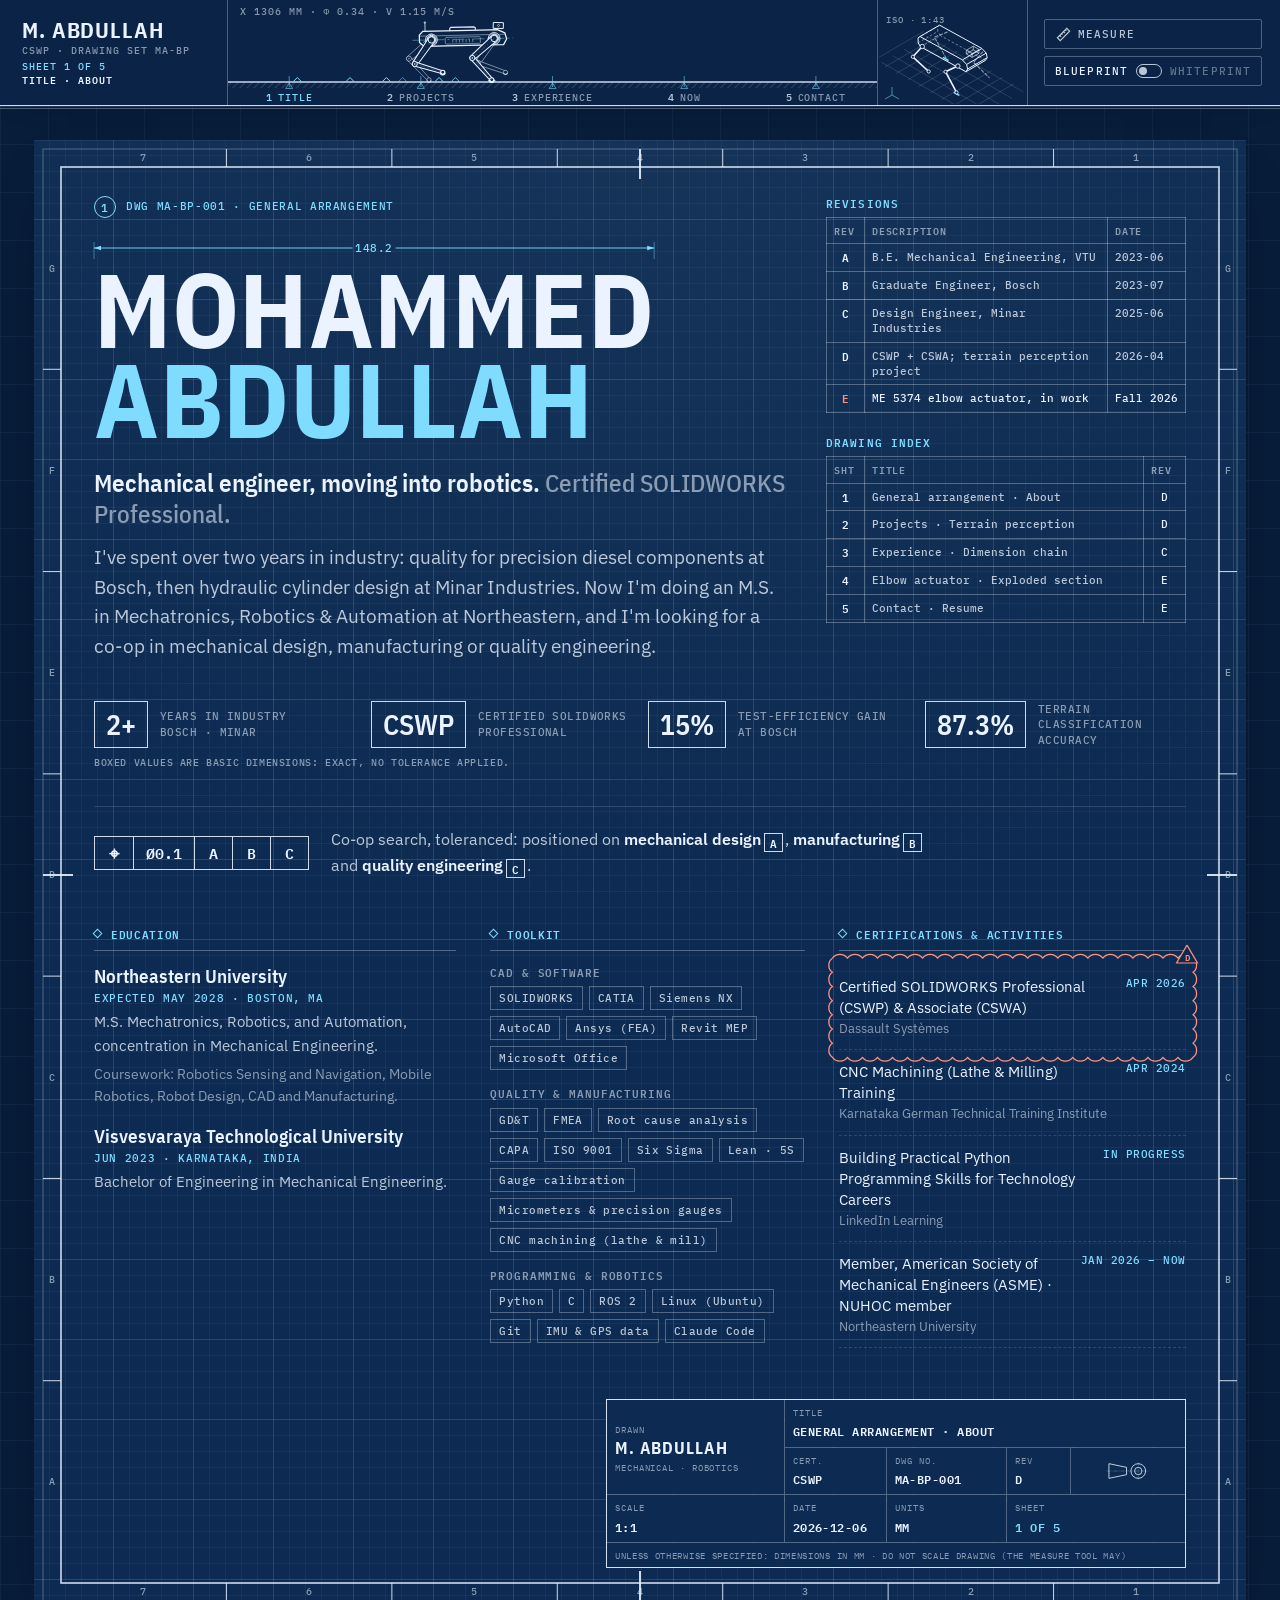
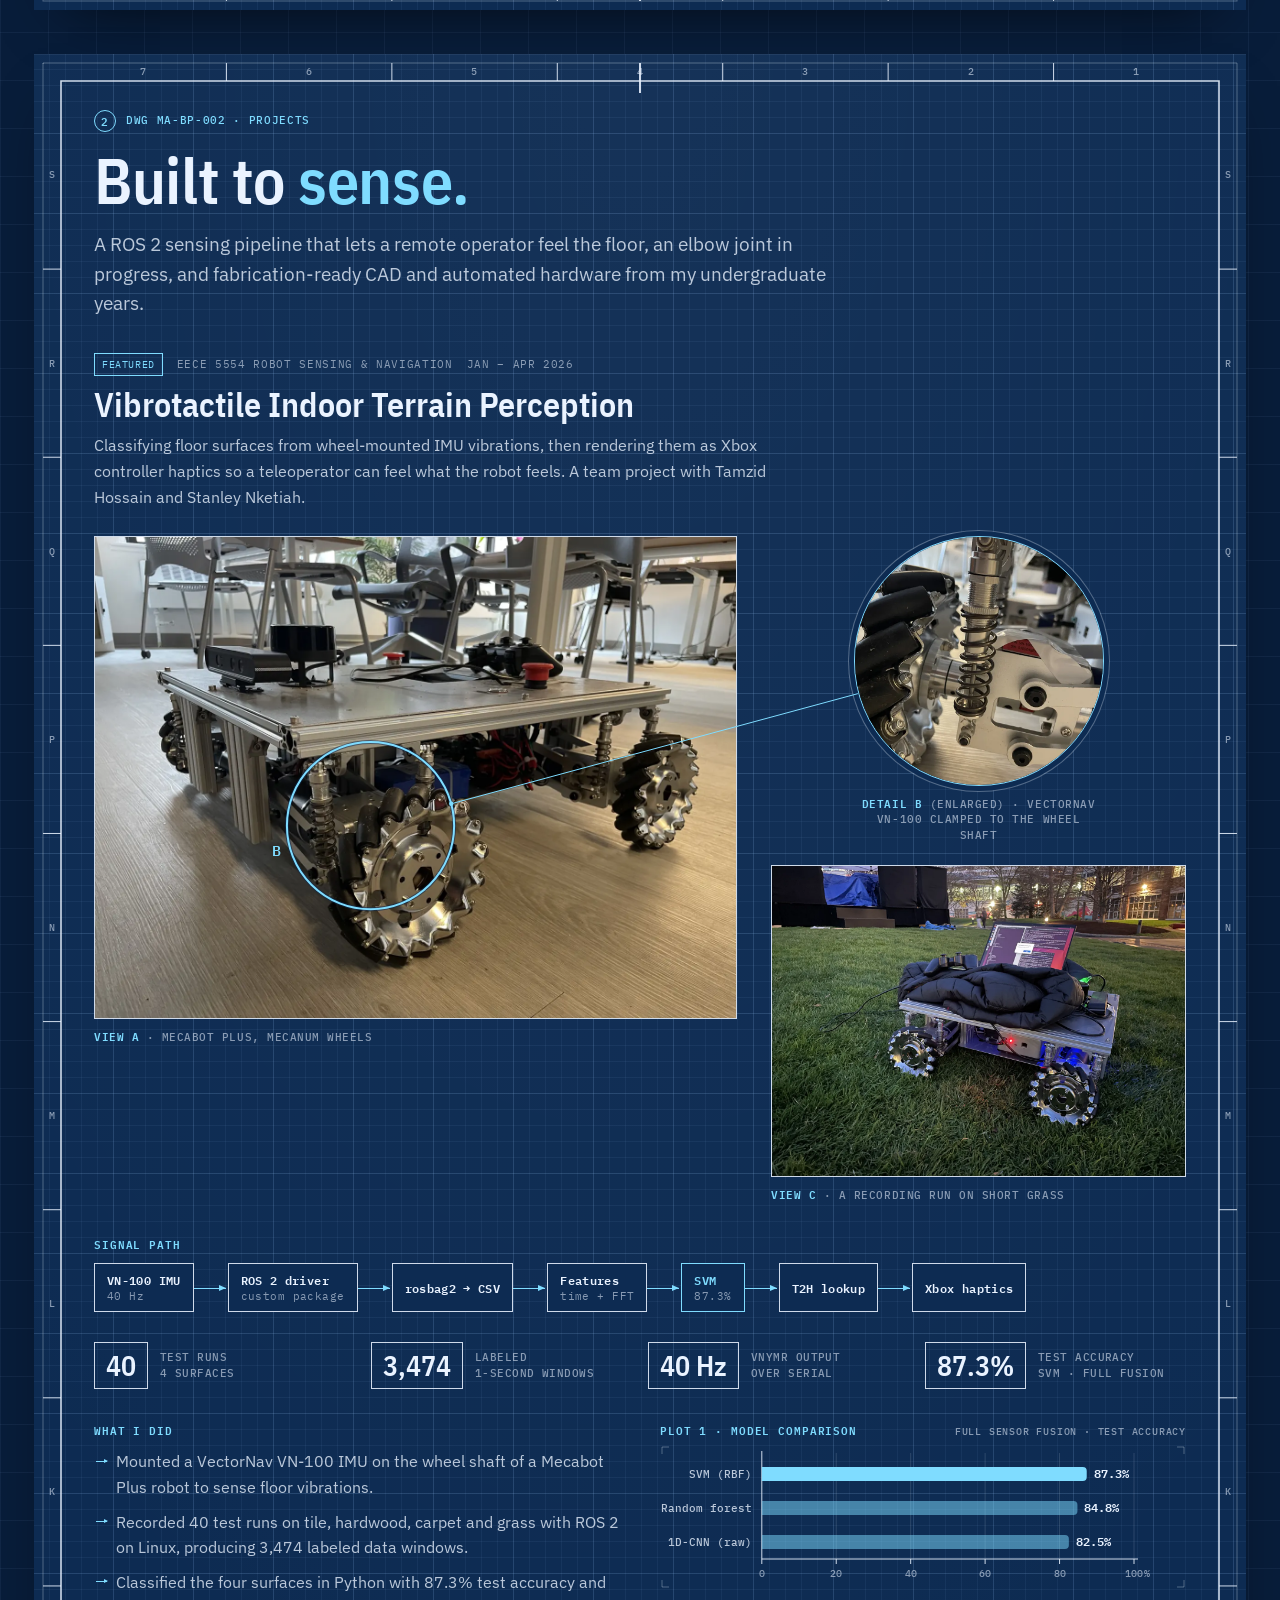
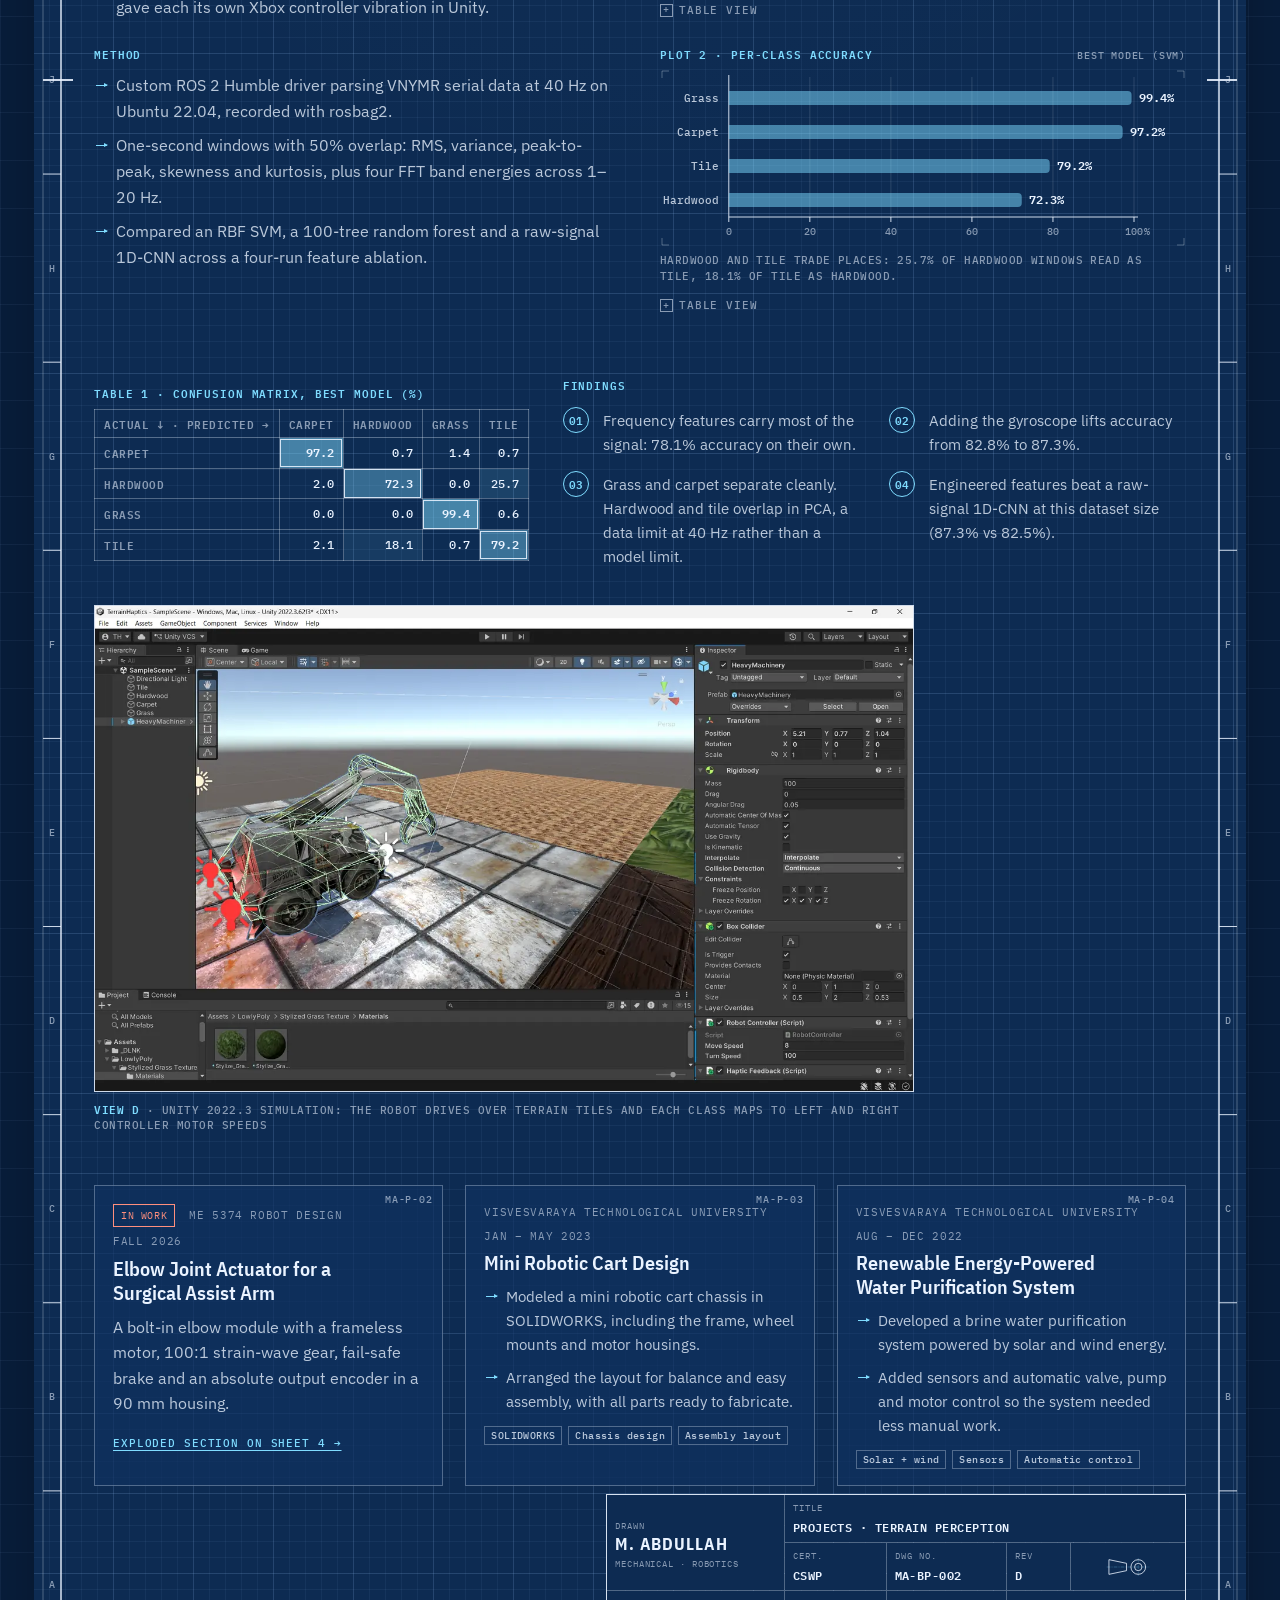
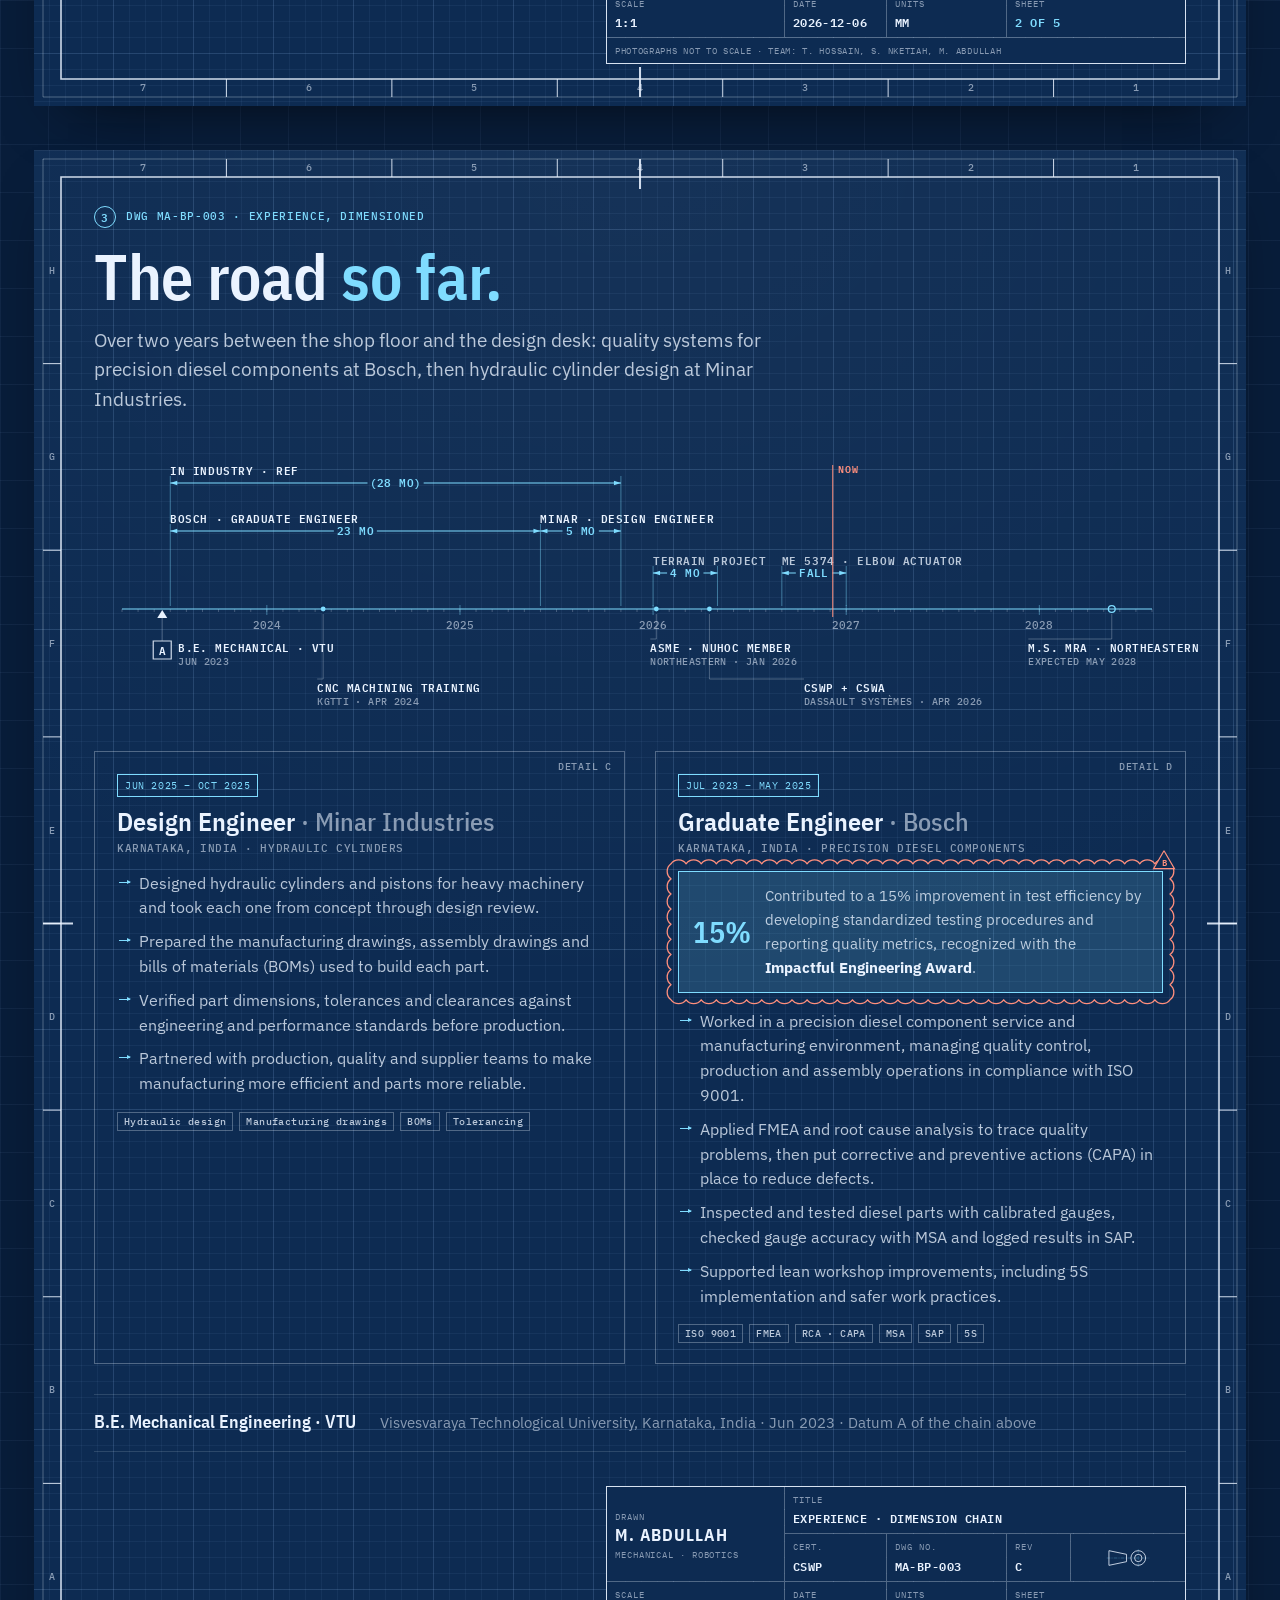
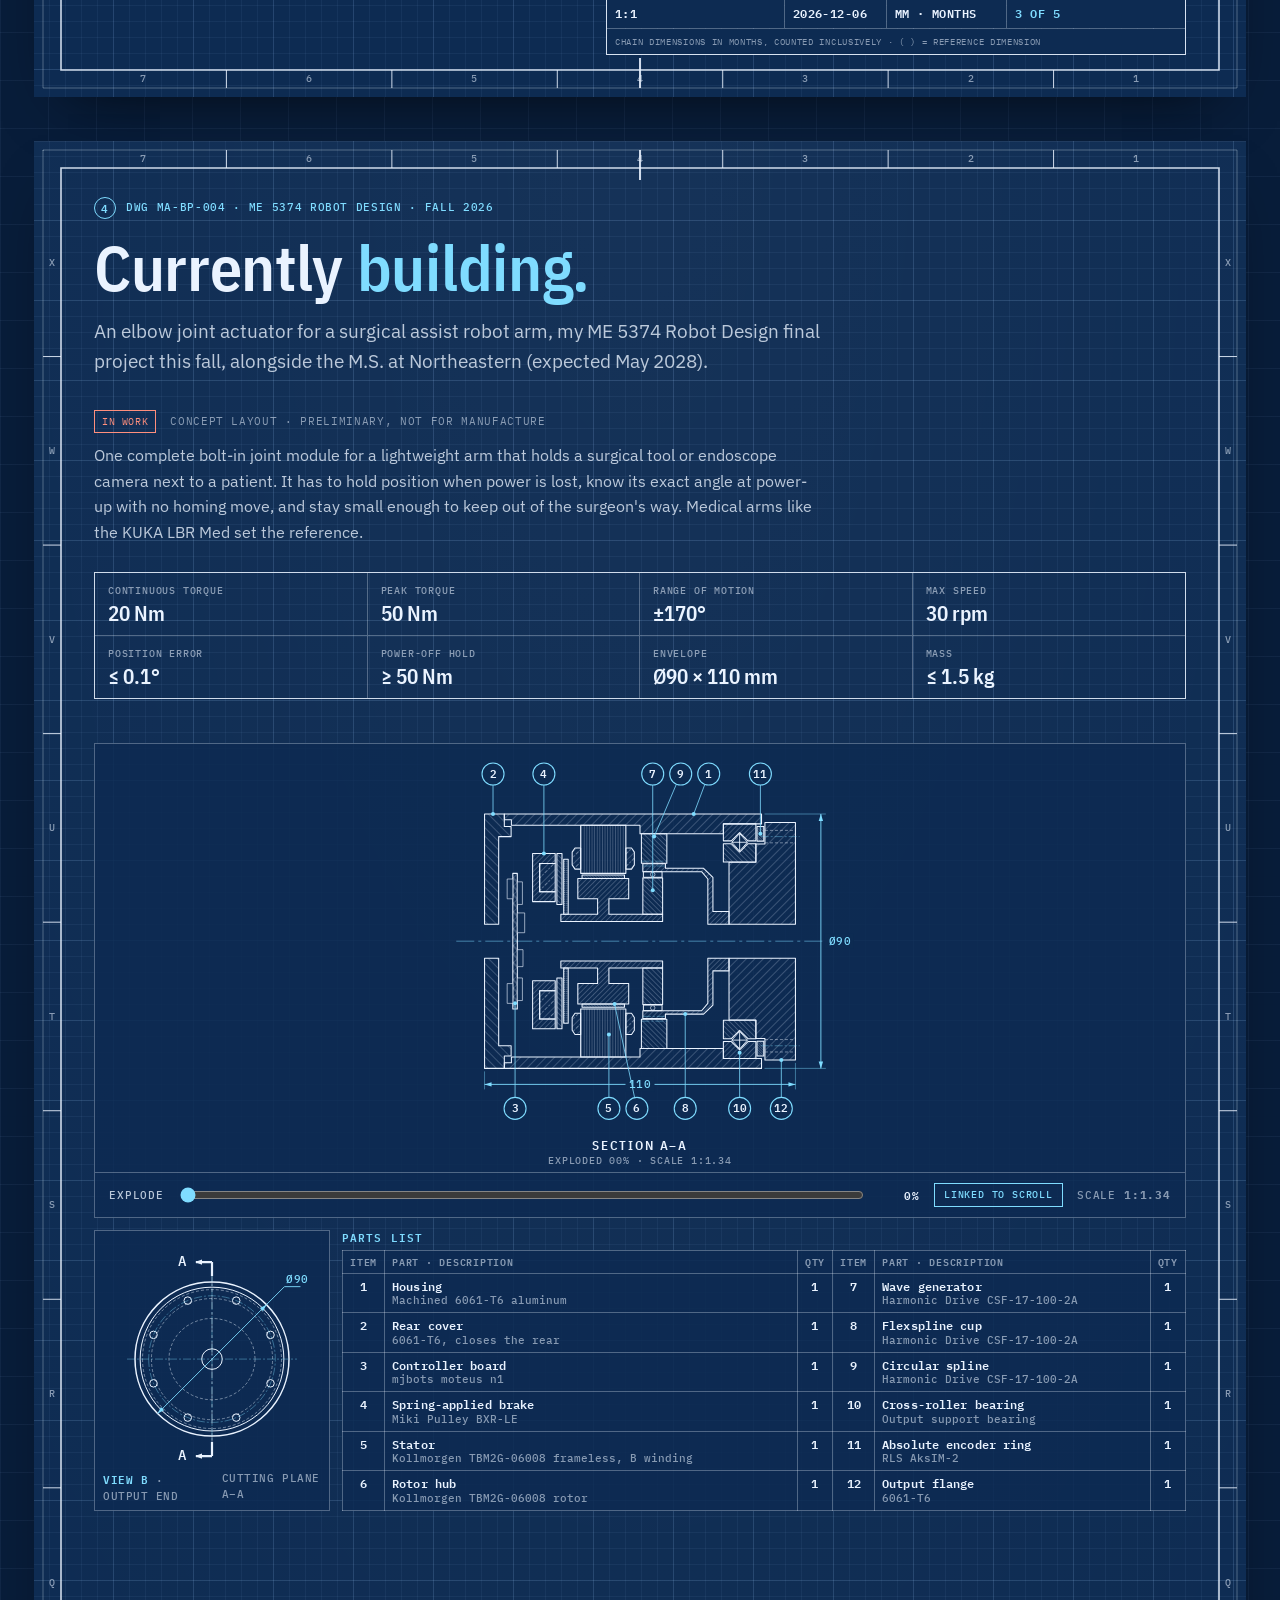
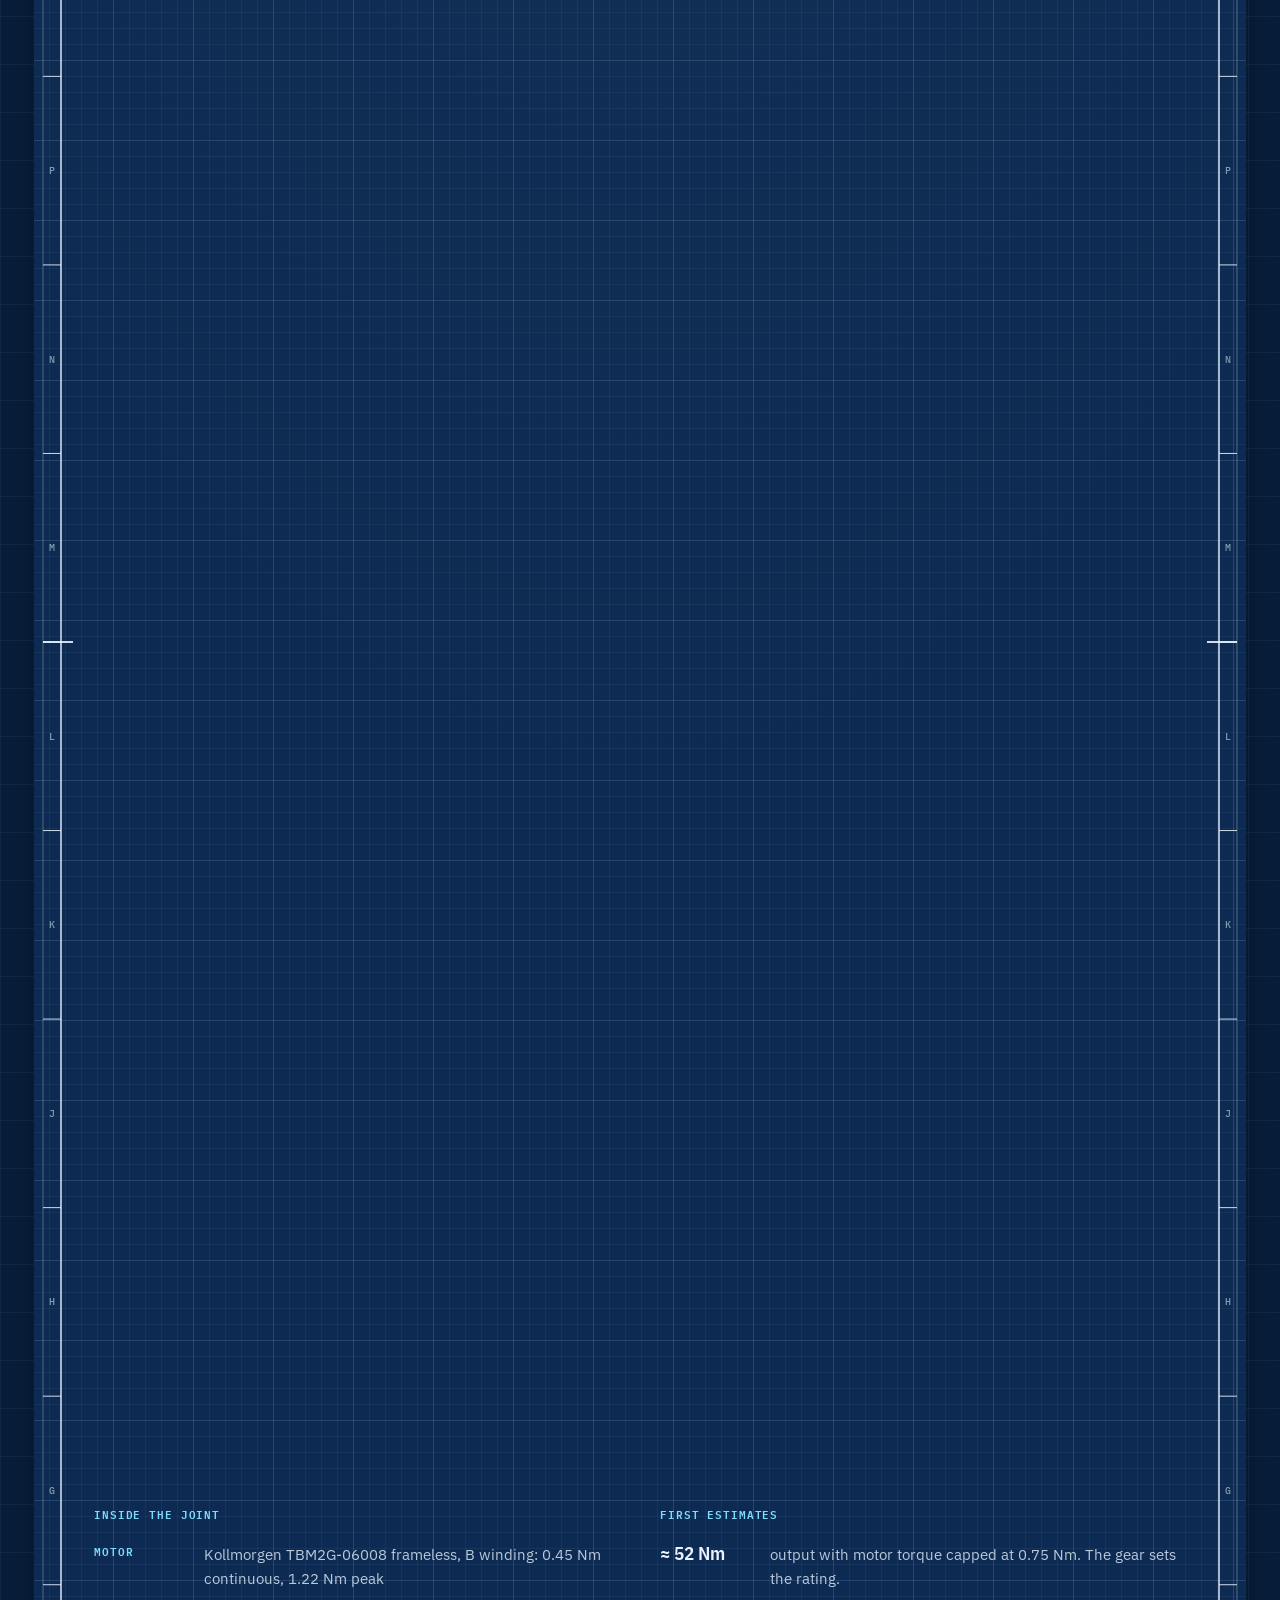
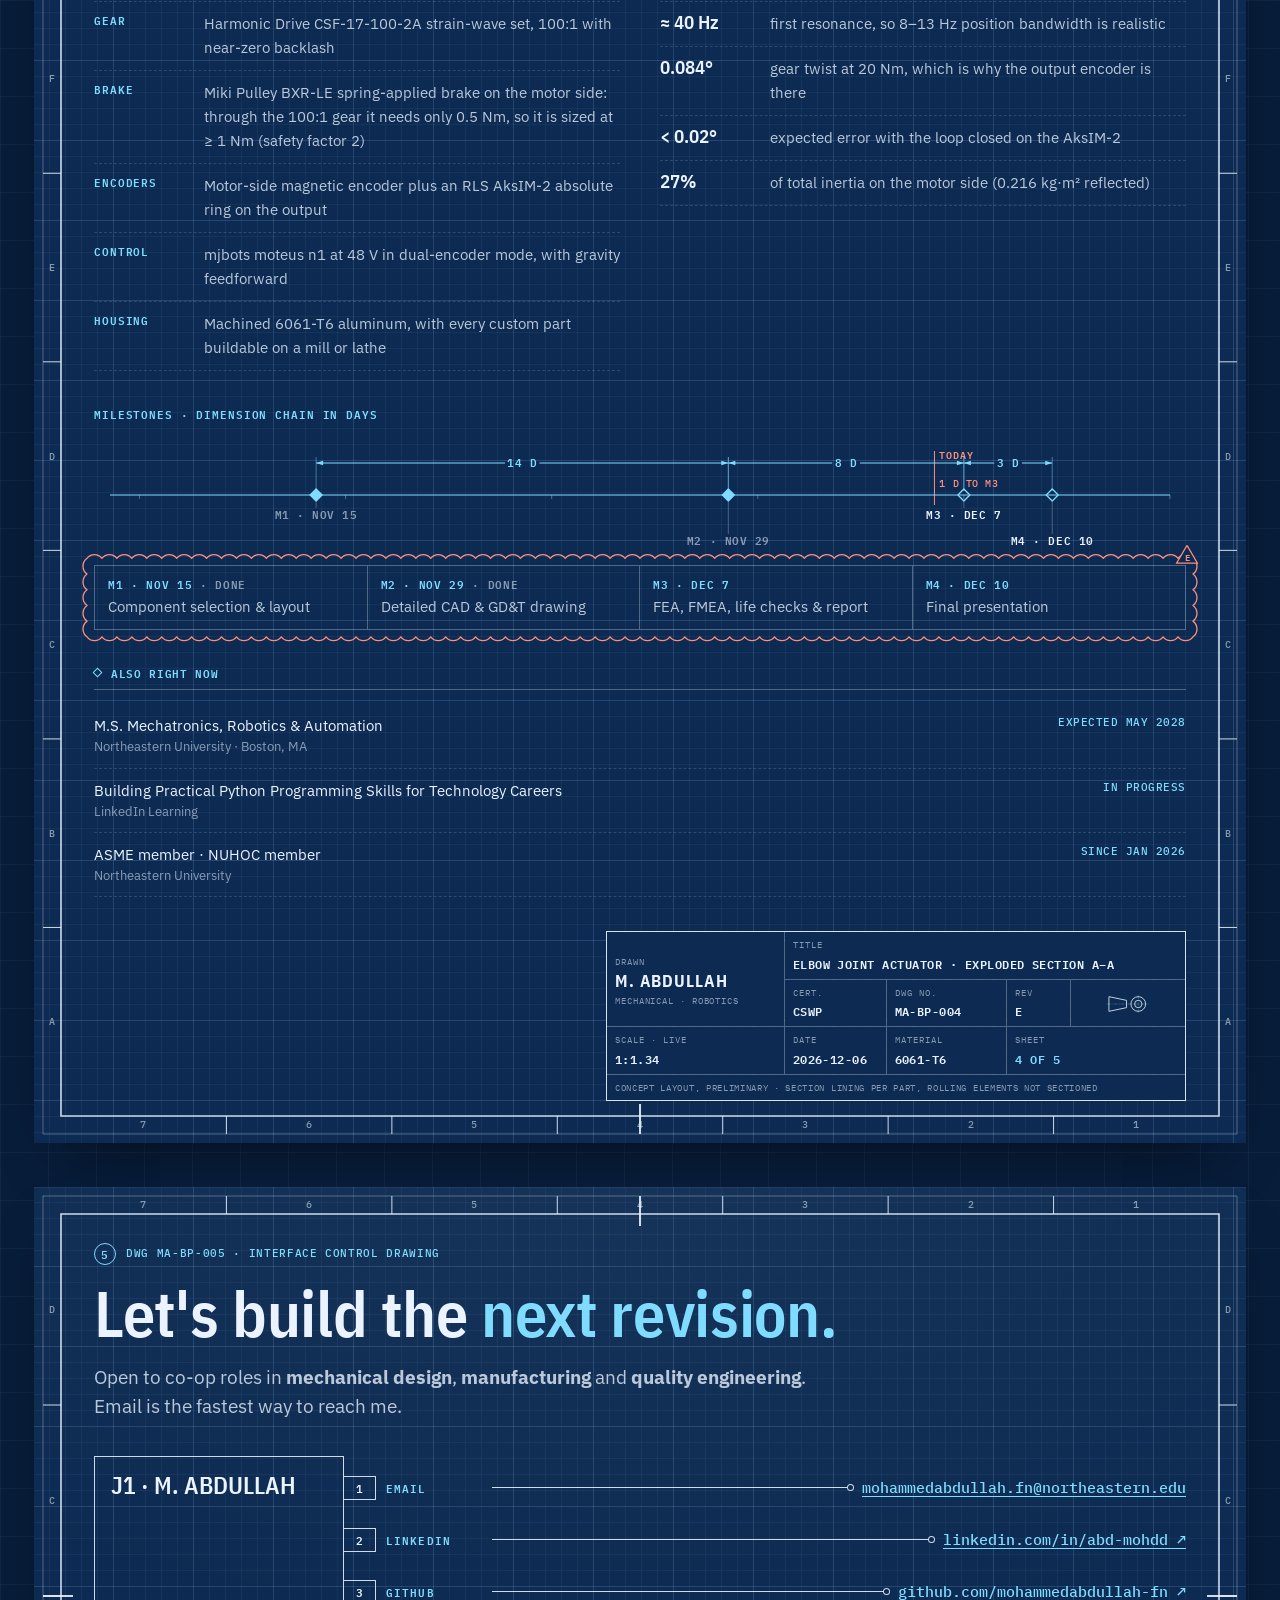
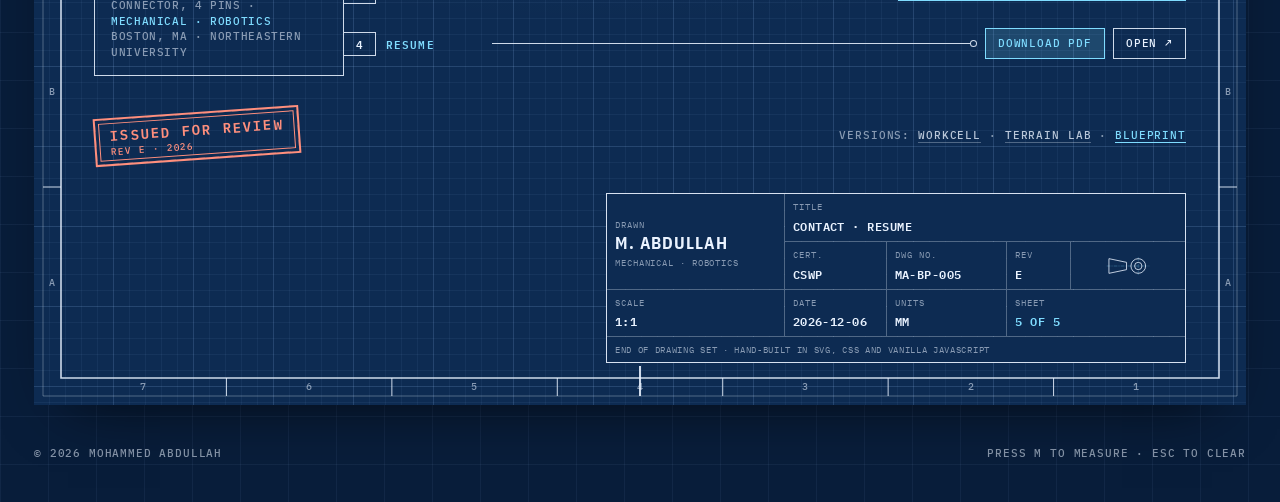
==== commit 0b2c0fc2: "Declutter Workcell, tighten Blueprint header, polish Terrain Lab - Workcell: cards hold the outer co" ====
--- a/blueprint/index.html
+++ b/blueprint/index.html
@@ -10,6 +10,12 @@
   <meta property="og:title" content="Mohammed Abdullah · Blueprint">
   <meta property="og:description" content="A five-sheet drawing set: about, projects, experience, the ME 5374 elbow actuator in exploded section, and contact.">
   <meta property="og:url" content="https://mohammedabdullah-fn.github.io/blueprint/">
+  <meta property="og:site_name" content="Mohammed Abdullah · Robotics Portfolio">
+  <meta property="og:image" content="https://mohammedabdullah-fn.github.io/assets/img/og-blueprint.jpg">
+  <meta property="og:image:width" content="1200">
+  <meta property="og:image:height" content="675">
+  <meta property="og:image:alt" content="Blueprint drawing of a four-legged robot with dimension lines and a title block, titled Blueprint.">
+  <meta name="twitter:card" content="summary_large_image">
   <link rel="canonical" href="https://mohammedabdullah-fn.github.io/blueprint/">
   <link rel="icon" href="favicon.svg" type="image/svg+xml">
   <link rel="preconnect" href="https://fonts.googleapis.com">
@@ -34,7 +40,7 @@
   <a class="brand" href="#sheet-1" aria-label="Mohammed Abdullah, back to sheet 1">
     <span class="brand-name">M. Abdullah</span>
     <span class="brand-meta">CSWP · Drawing set MA-BP</span>
-    <span class="strip-now"><span id="now-sheet">Sheet 1 of 5</span> · <b id="now-title">Title · About</b></span>
+    <span class="strip-now"><span id="now-sheet">Sheet 1 of 5</span><span class="strip-sep"> · </span><b id="now-title">Title · About</b></span>
   </a>
   <div class="lane" id="lane">
     <svg class="lane-svg" id="lane-svg" aria-hidden="true" focusable="false"></svg>
@@ -438,7 +444,7 @@
         <ul class="stack">
           <li><b>Motor</b><span>Kollmorgen TBM2G-06008 frameless, B winding: 0.45 Nm continuous, 1.22 Nm peak</span></li>
           <li><b>Gear</b><span>Harmonic Drive CSF-17-100-2A strain-wave set, 100:1 with near-zero backlash</span></li>
-          <li><b>Brake</b><span>Miki Pulley BXR-LE spring-applied brake on the motor side, so it only needs to hold about 1 Nm</span></li>
+          <li><b>Brake</b><span>Miki Pulley BXR-LE spring-applied brake on the motor side: through the 100:1 gear it needs only 0.5 Nm, so it is sized at ≥ 1 Nm (safety factor 2)</span></li>
           <li><b>Encoders</b><span>Motor-side magnetic encoder plus an RLS AksIM-2 absolute ring on the output</span></li>
           <li><b>Control</b><span>mjbots moteus n1 at 48 V in dual-encoder mode, with gravity feedforward</span></li>
           <li><b>Housing</b><span>Machined 6061-T6 aluminum, with every custom part buildable on a mill or lathe</span></li>
--- a/blueprint/css/blueprint.css
+++ b/blueprint/css/blueprint.css
@@ -129,7 +129,8 @@
 .brand-name { font: 700 22px/1 var(--f-cond); letter-spacing: .04em; text-transform: uppercase; }
 .brand-meta { font: 500 10px/1.35 var(--f-mono); letter-spacing: .1em; color: var(--ink-3); text-transform: uppercase; }
 .strip-now { font: 500 10px/1.3 var(--f-mono); letter-spacing: .1em; color: var(--cyan); text-transform: uppercase; }
-.strip-now b { color: var(--ink); font-weight: 600; }
+.strip-now b { color: var(--ink); font-weight: 600; display: block; }
+.strip-sep { display: none; }
 
 .lane { grid-area: lane; position: relative; min-width: 0; overflow: hidden; }
 .lane-svg { position: absolute; inset: 0; width: 100%; height: 100%; display: block; overflow: visible; }
@@ -799,7 +800,12 @@
   }
   .brand { border-right: 0; padding-left: 16px; }
   .brand-name { font-size: 19px; }
+  .brand-meta { display: none; }
+  .strip-now { white-space: nowrap; overflow: hidden; text-overflow: ellipsis; }
+  .strip-now b { display: inline; }
+  .strip-sep { display: inline; }
   .lane { border-top: 1px solid var(--hair); }
+  .dro { display: none; } /* the compact lane gives the robot its full height, so there is no band for the readout */
   .tools { flex-direction: row; align-items: center; padding: 0 12px; border-left: 0; }
   .iso { display: none; }
   .s1-top { grid-template-columns: 1fr; }
@@ -835,14 +841,13 @@
   .set { gap: 26px; padding-top: 14px; }
   .sh-in { padding: 34px 25px 26px; }
   .strip { grid-template-rows: 44px 62px; }
-  .brand-meta { display: none; }
+  #now-sheet, .strip-sep { display: none; } /* the rail below already marks the sheet number */
   .tool { height: 30px; padding: 0 9px; font-size: 10px; }
   .tool span.lbl { display: none; }
   .tt { display: none; }
   .tool--theme { padding: 0 8px; }
   .stn span { display: none; }
   .stn { padding: 3px 4px 2px; font-size: 10px; }
-  .dro { display: none; }
   .name { margin-top: 40px; }
   .basics { gap: 12px; margin-top: 30px; }
   .basic { flex-direction: column; align-items: flex-start; gap: 7px; }
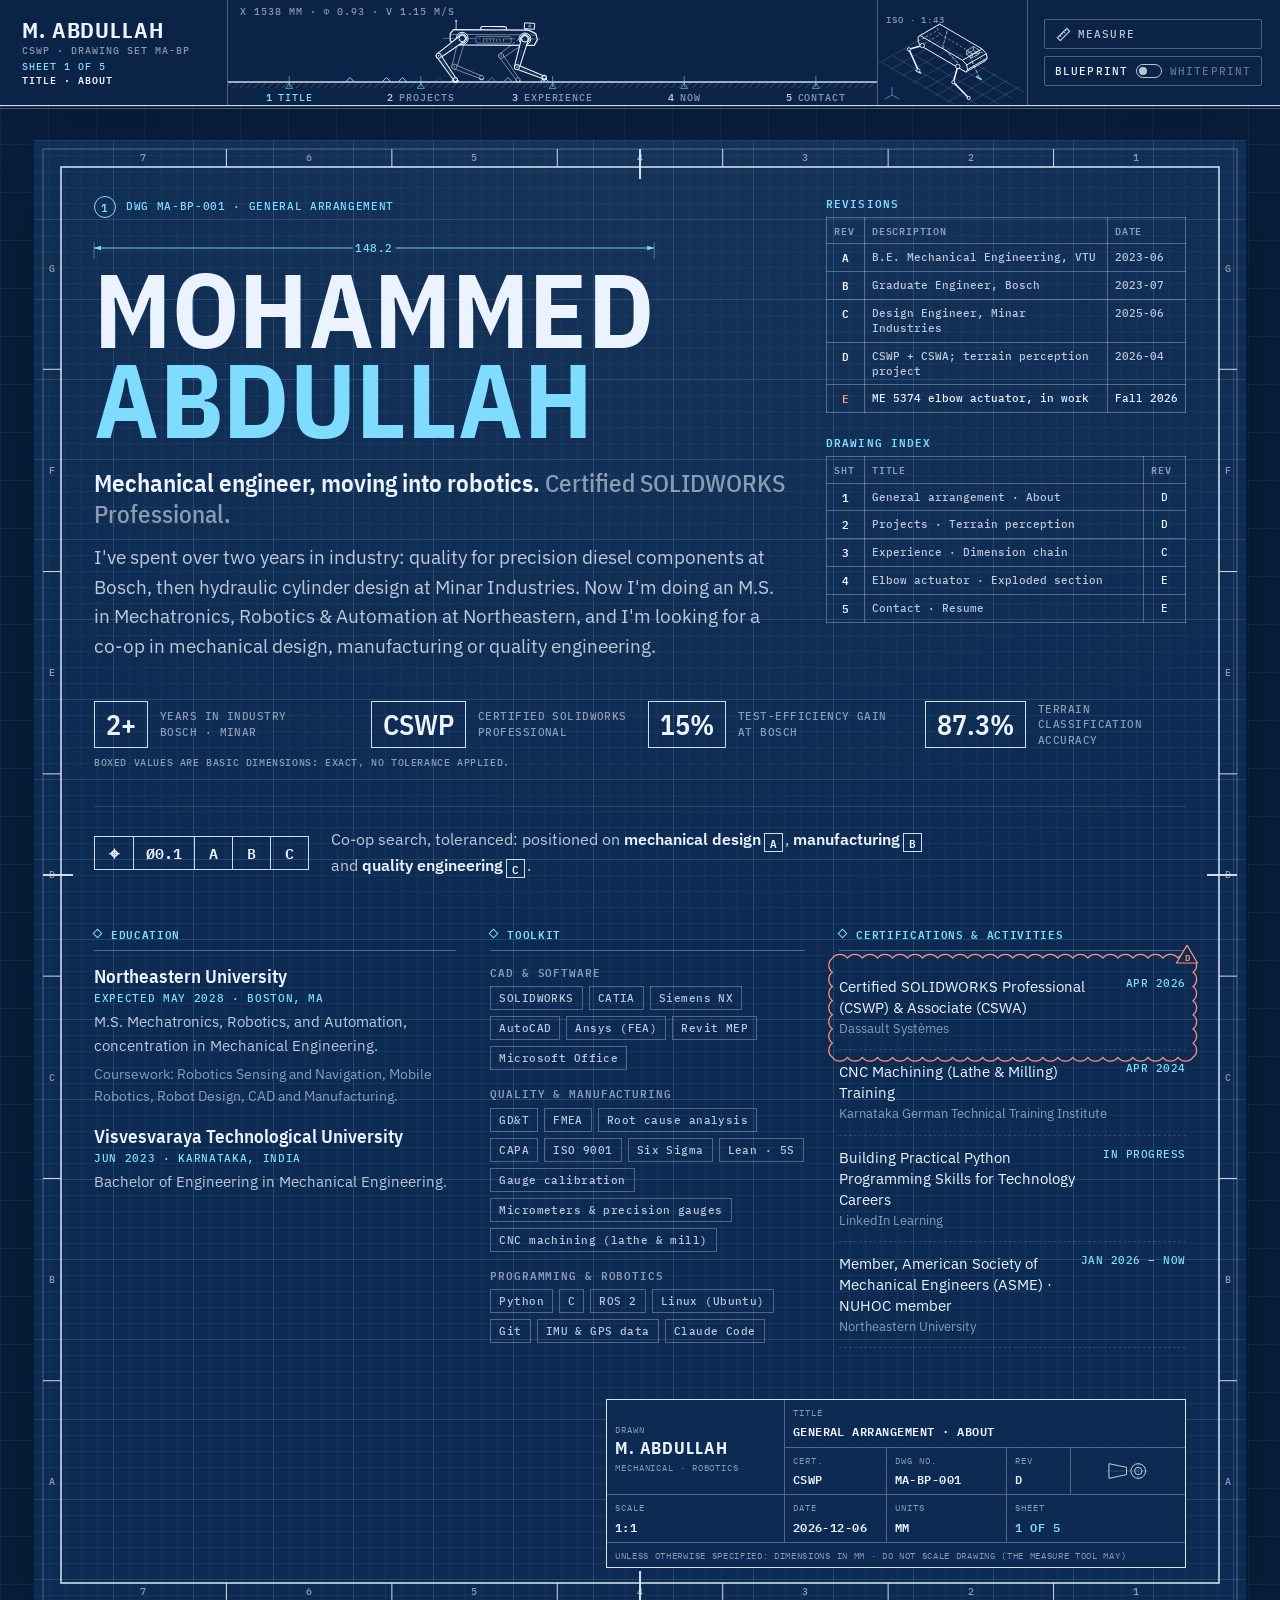
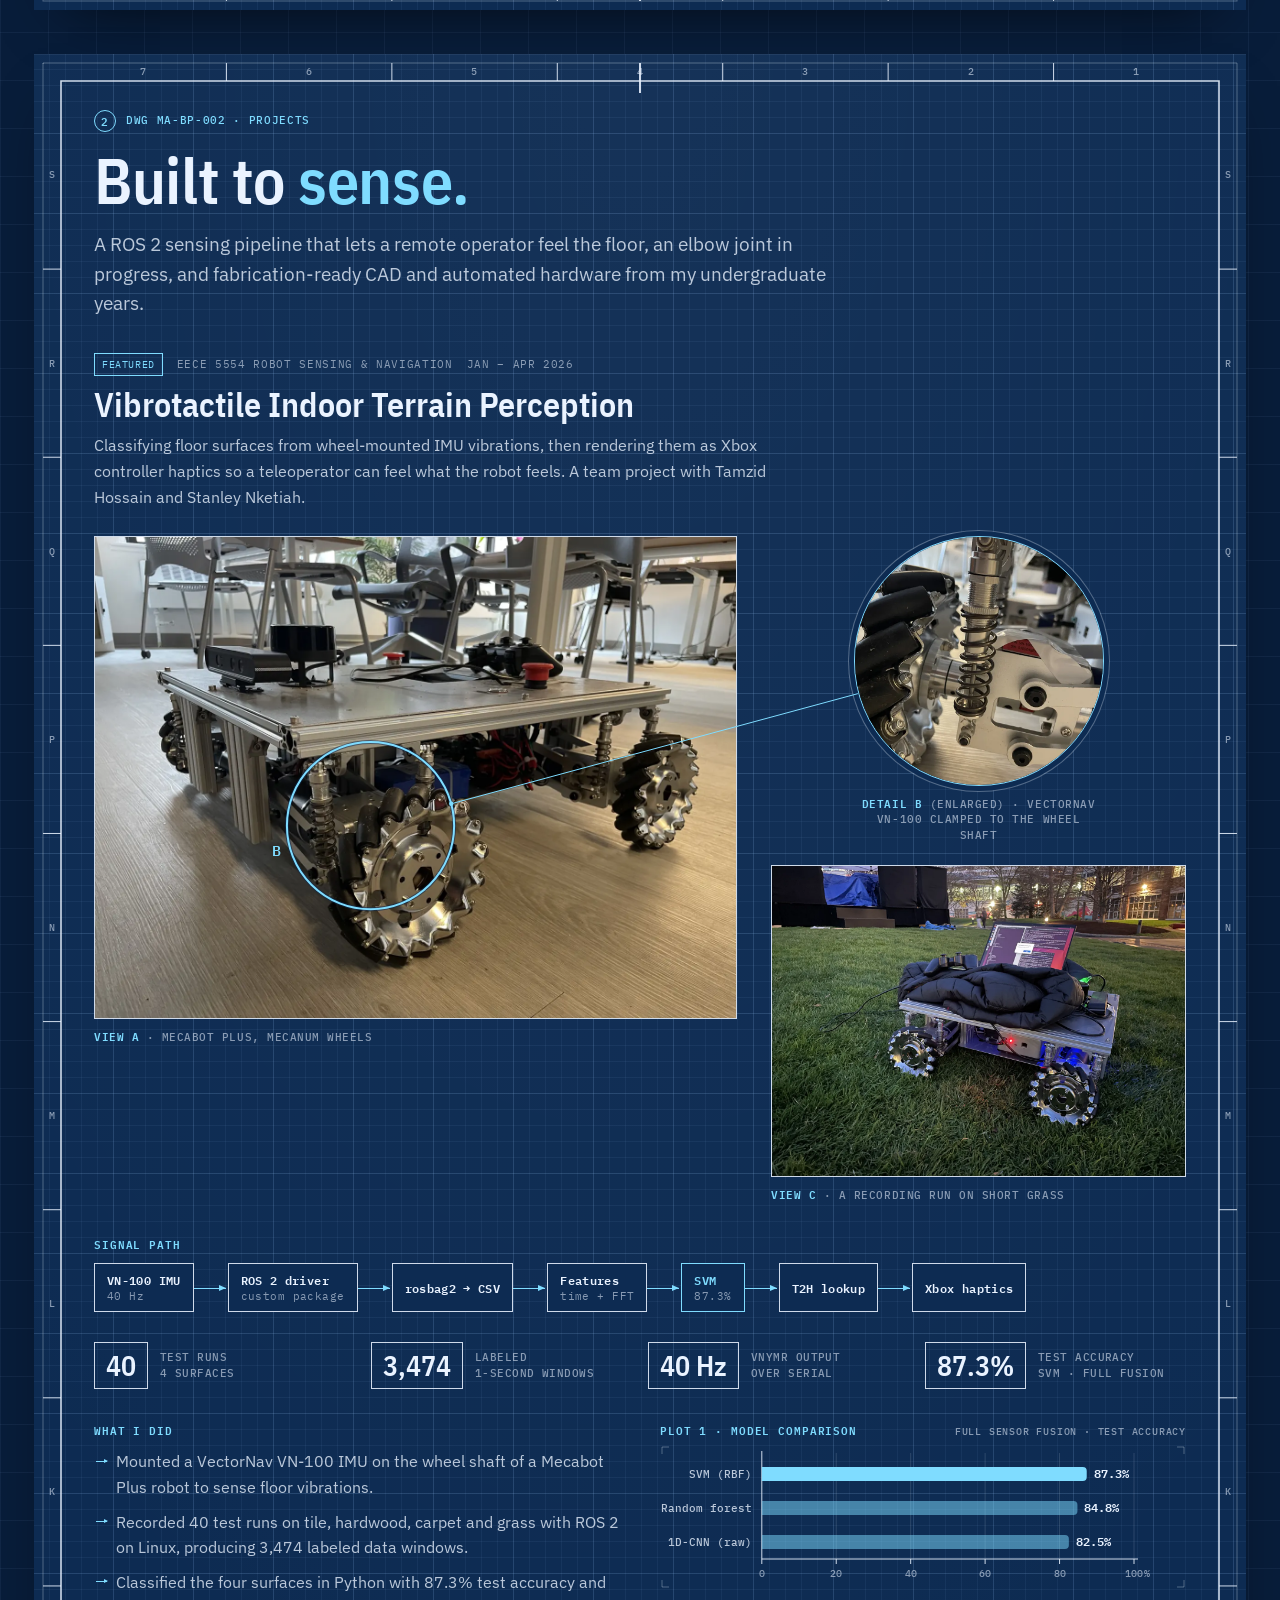
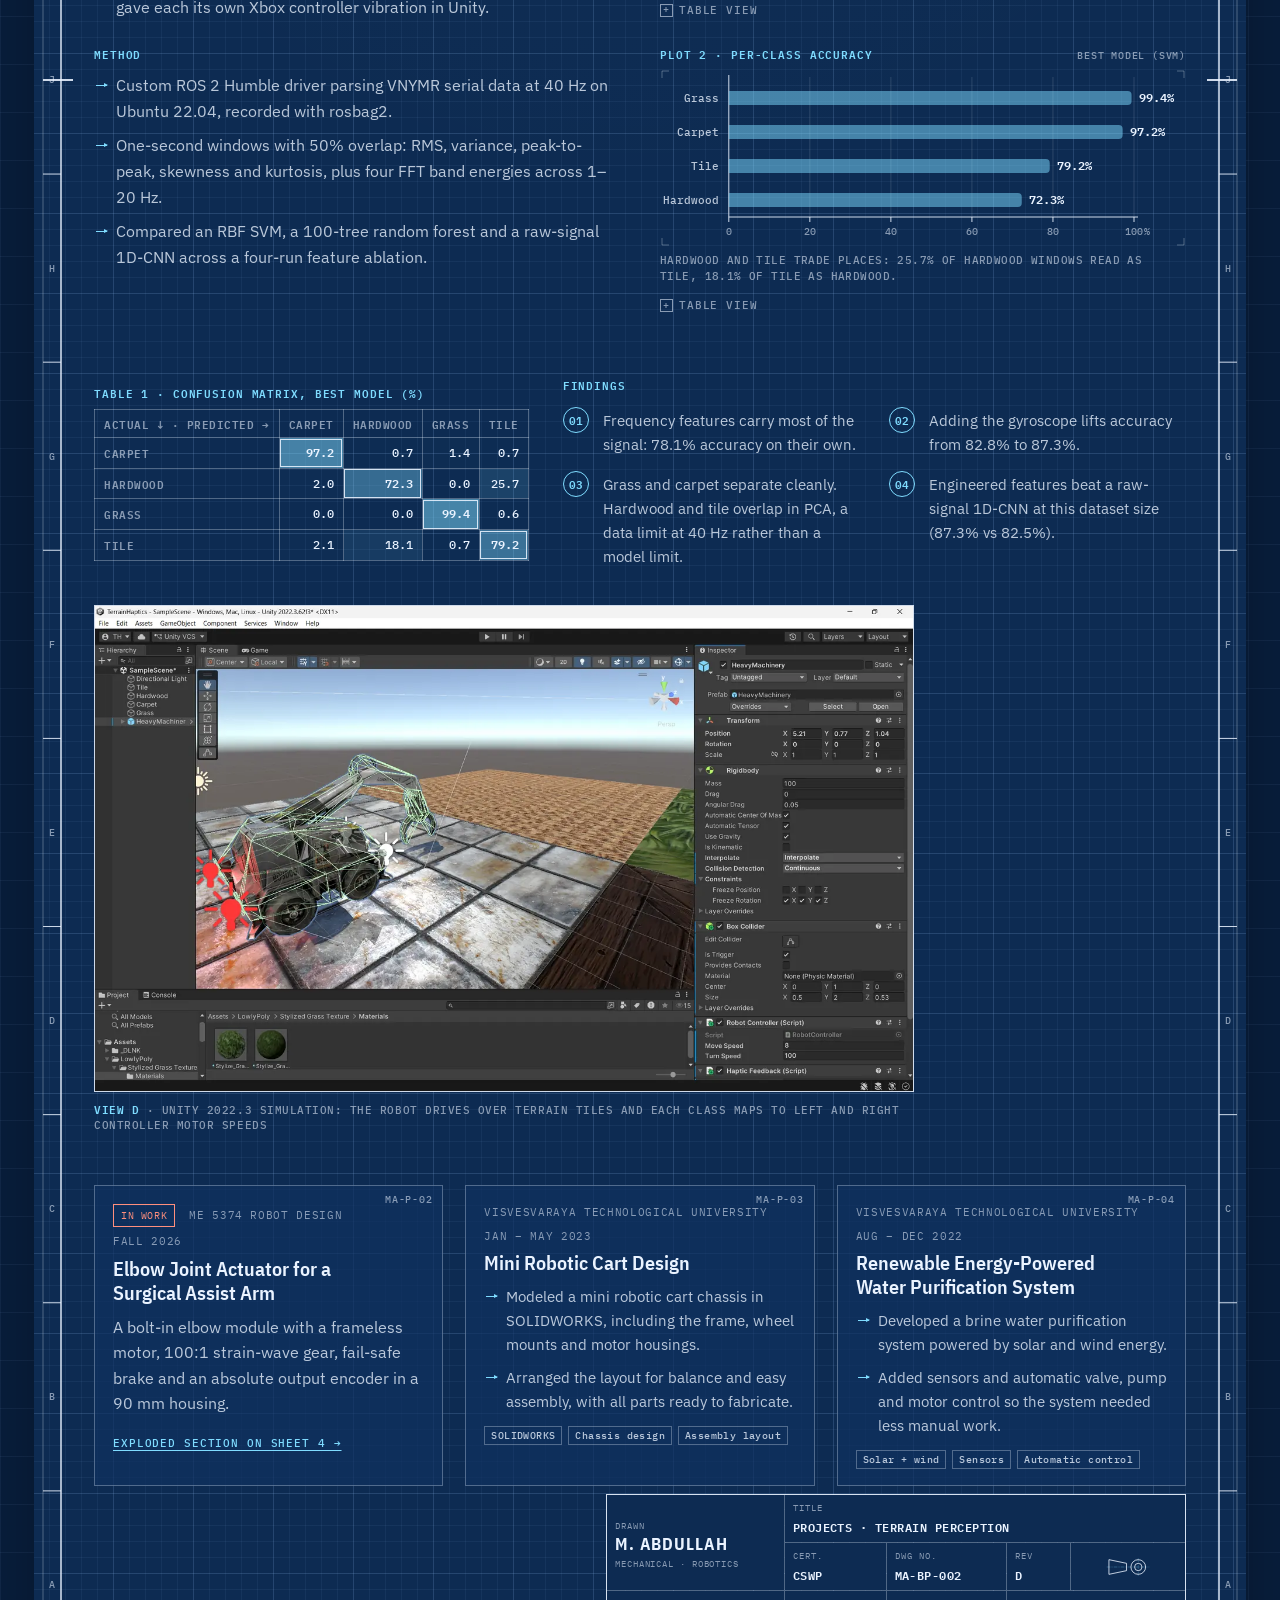
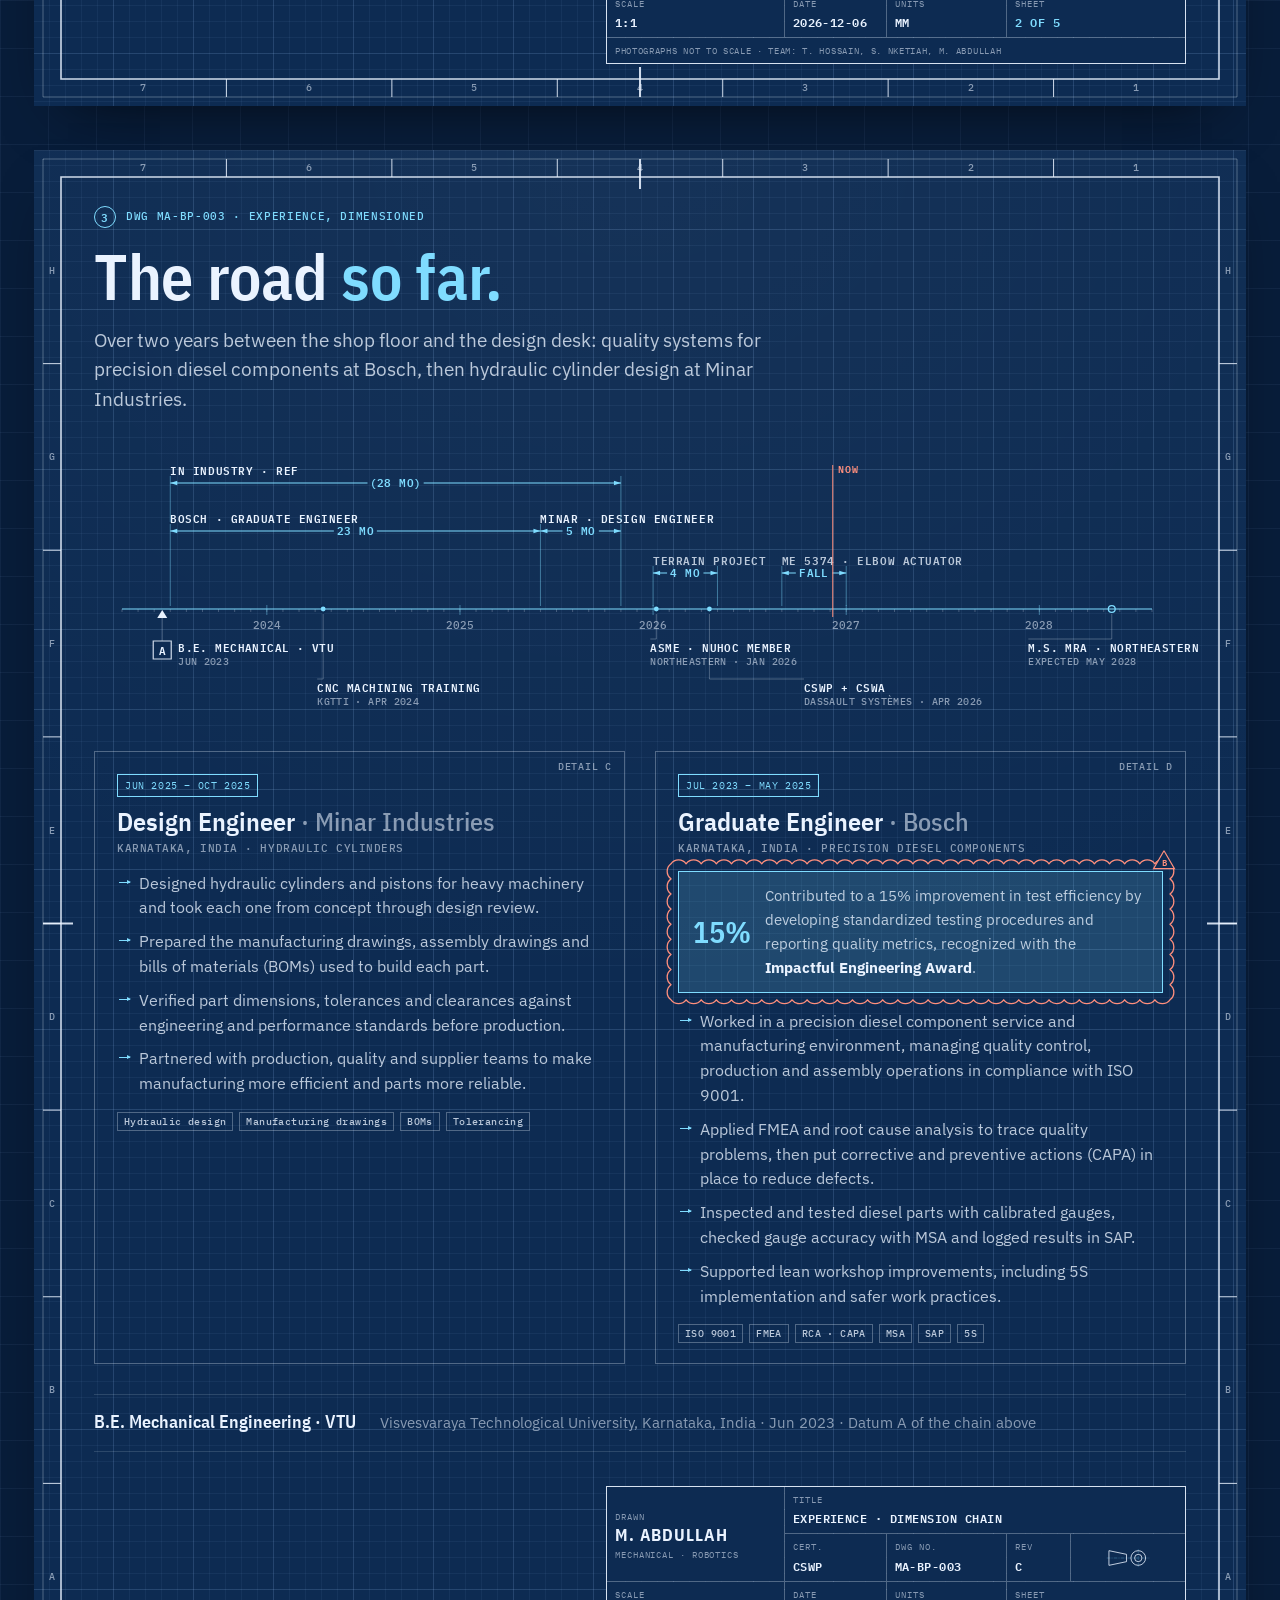
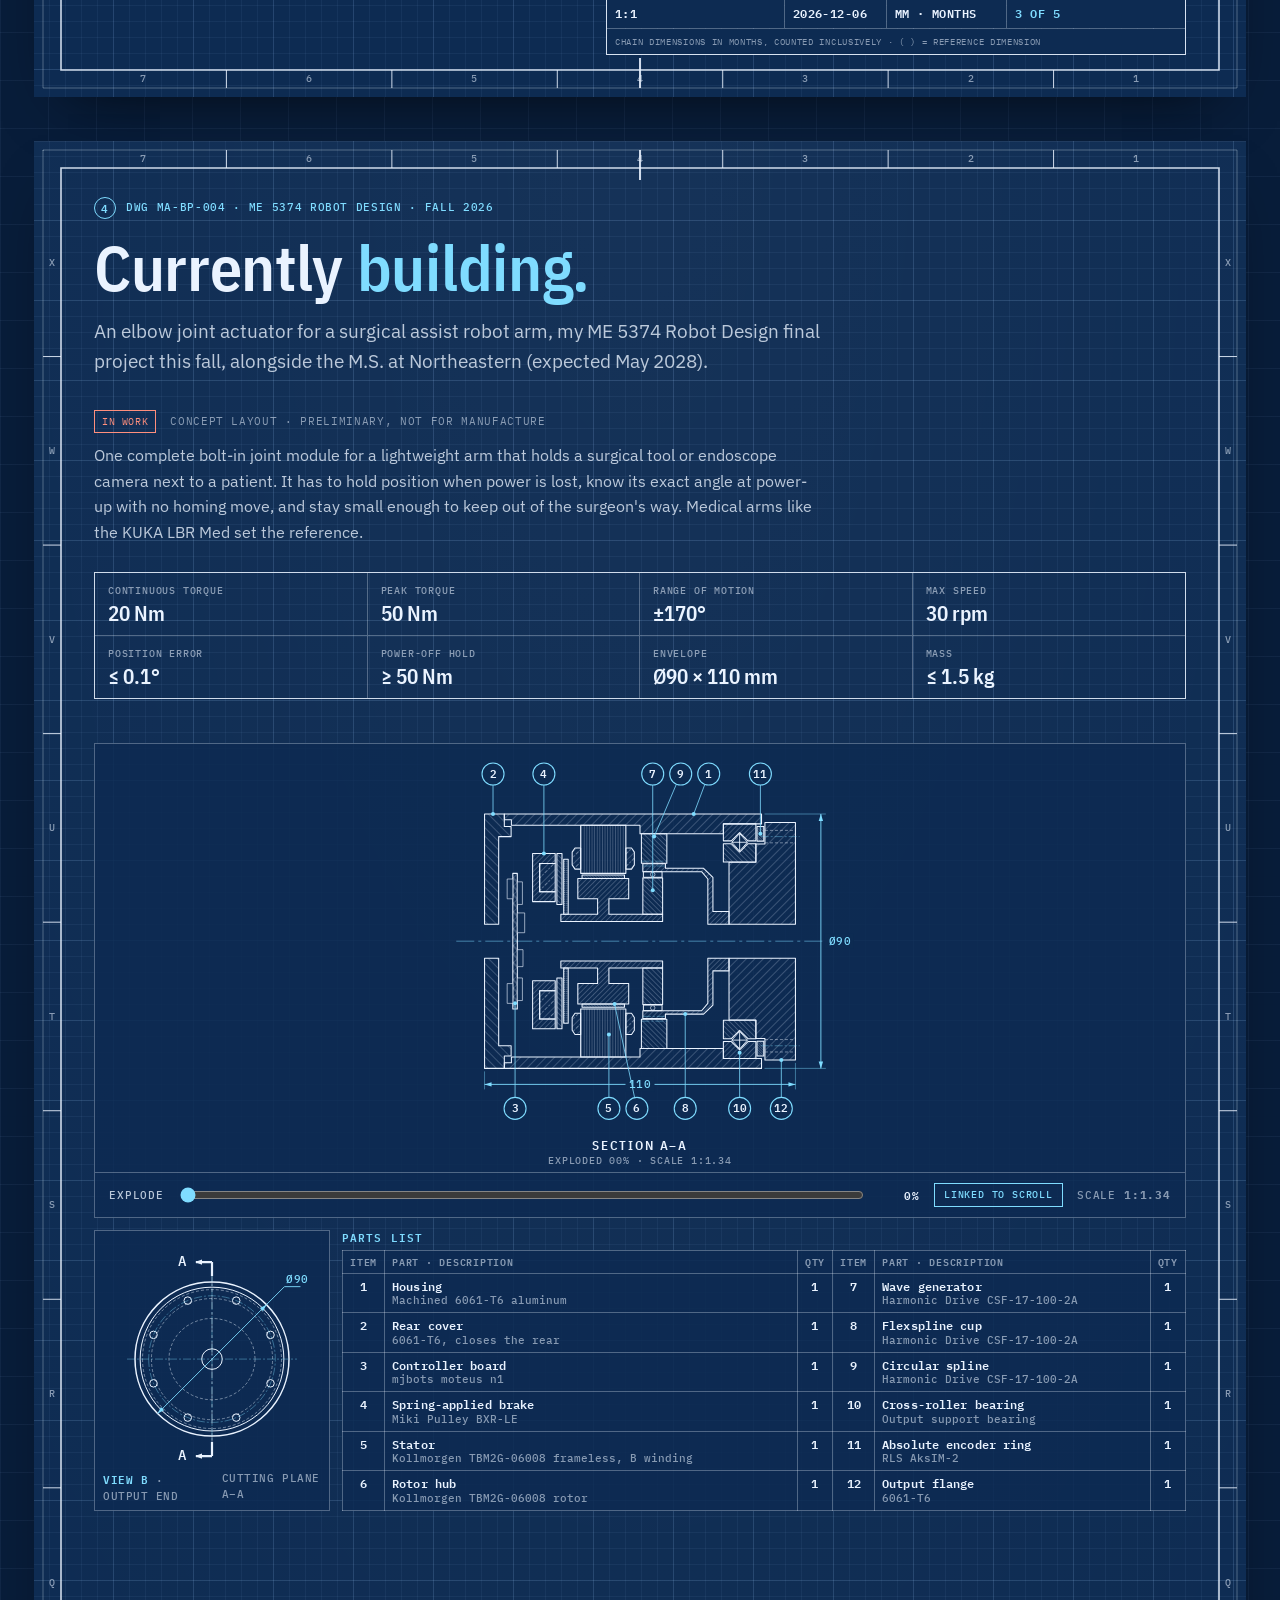
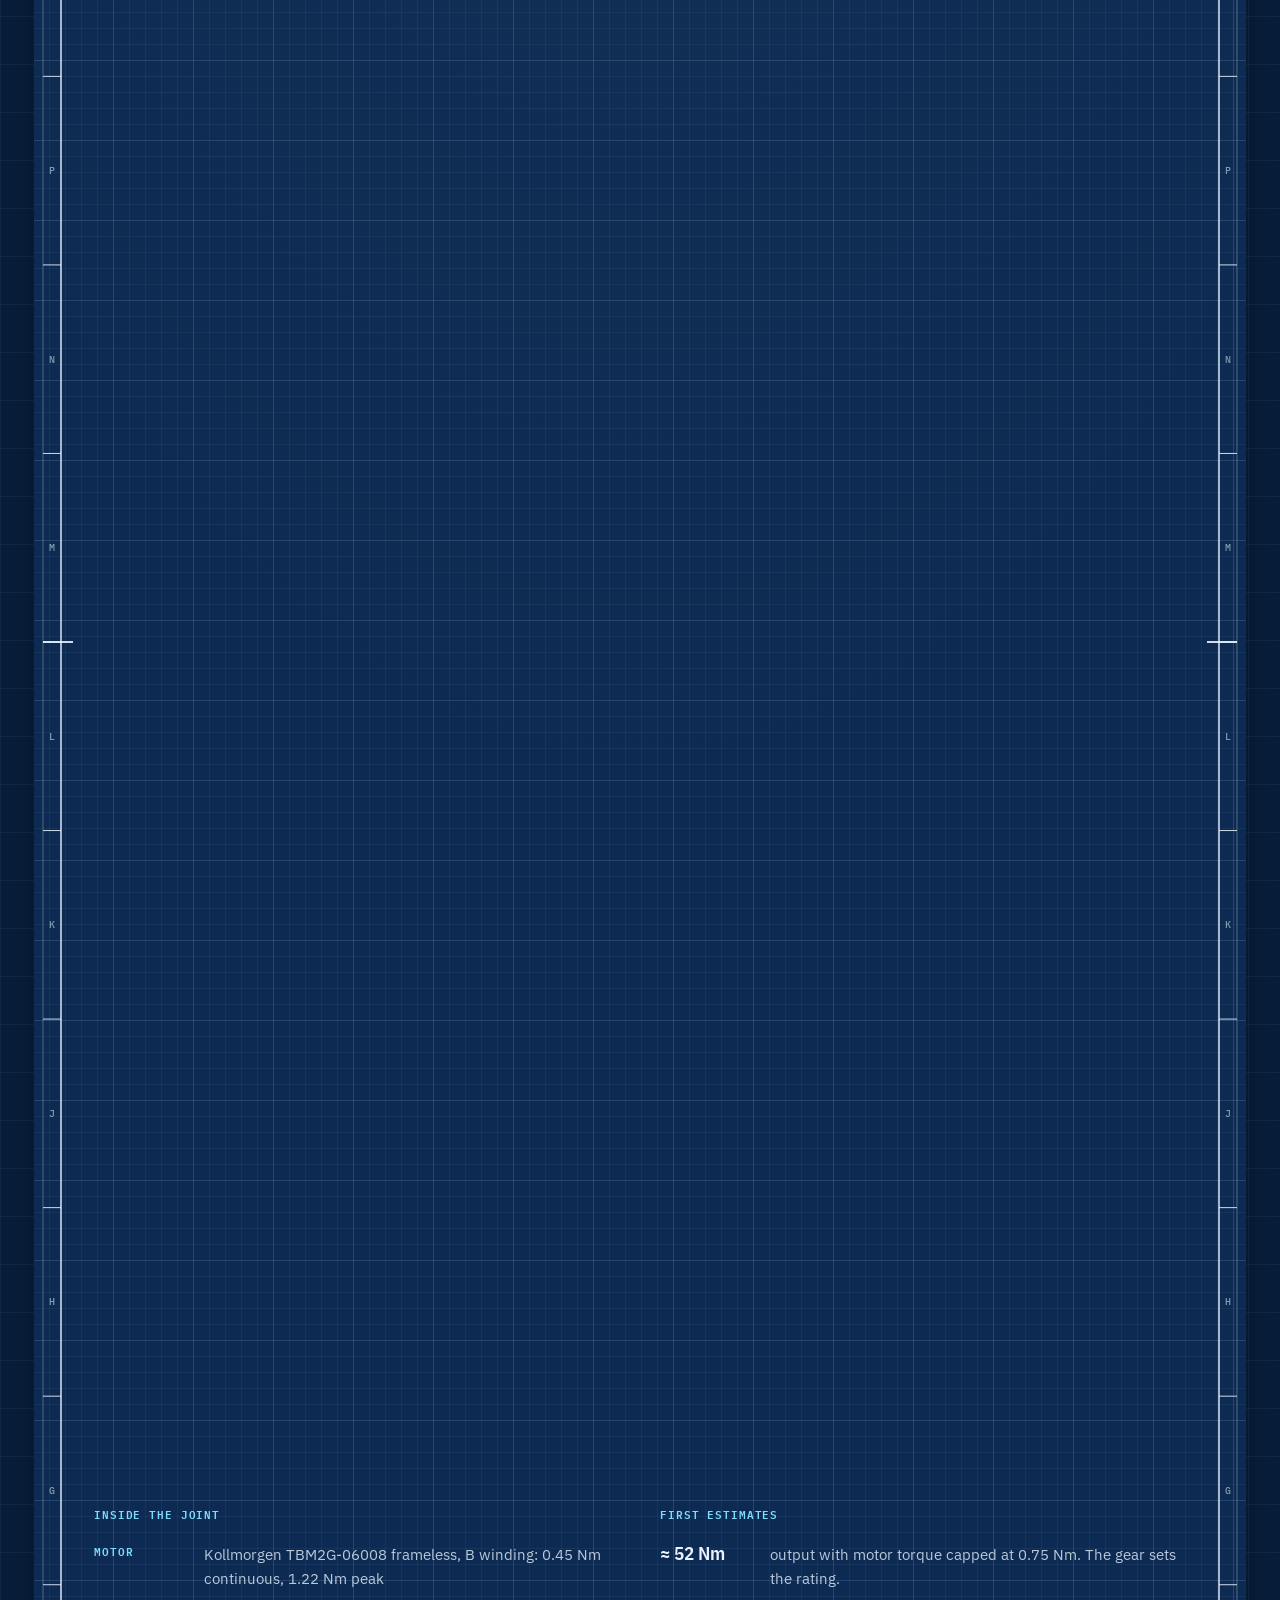
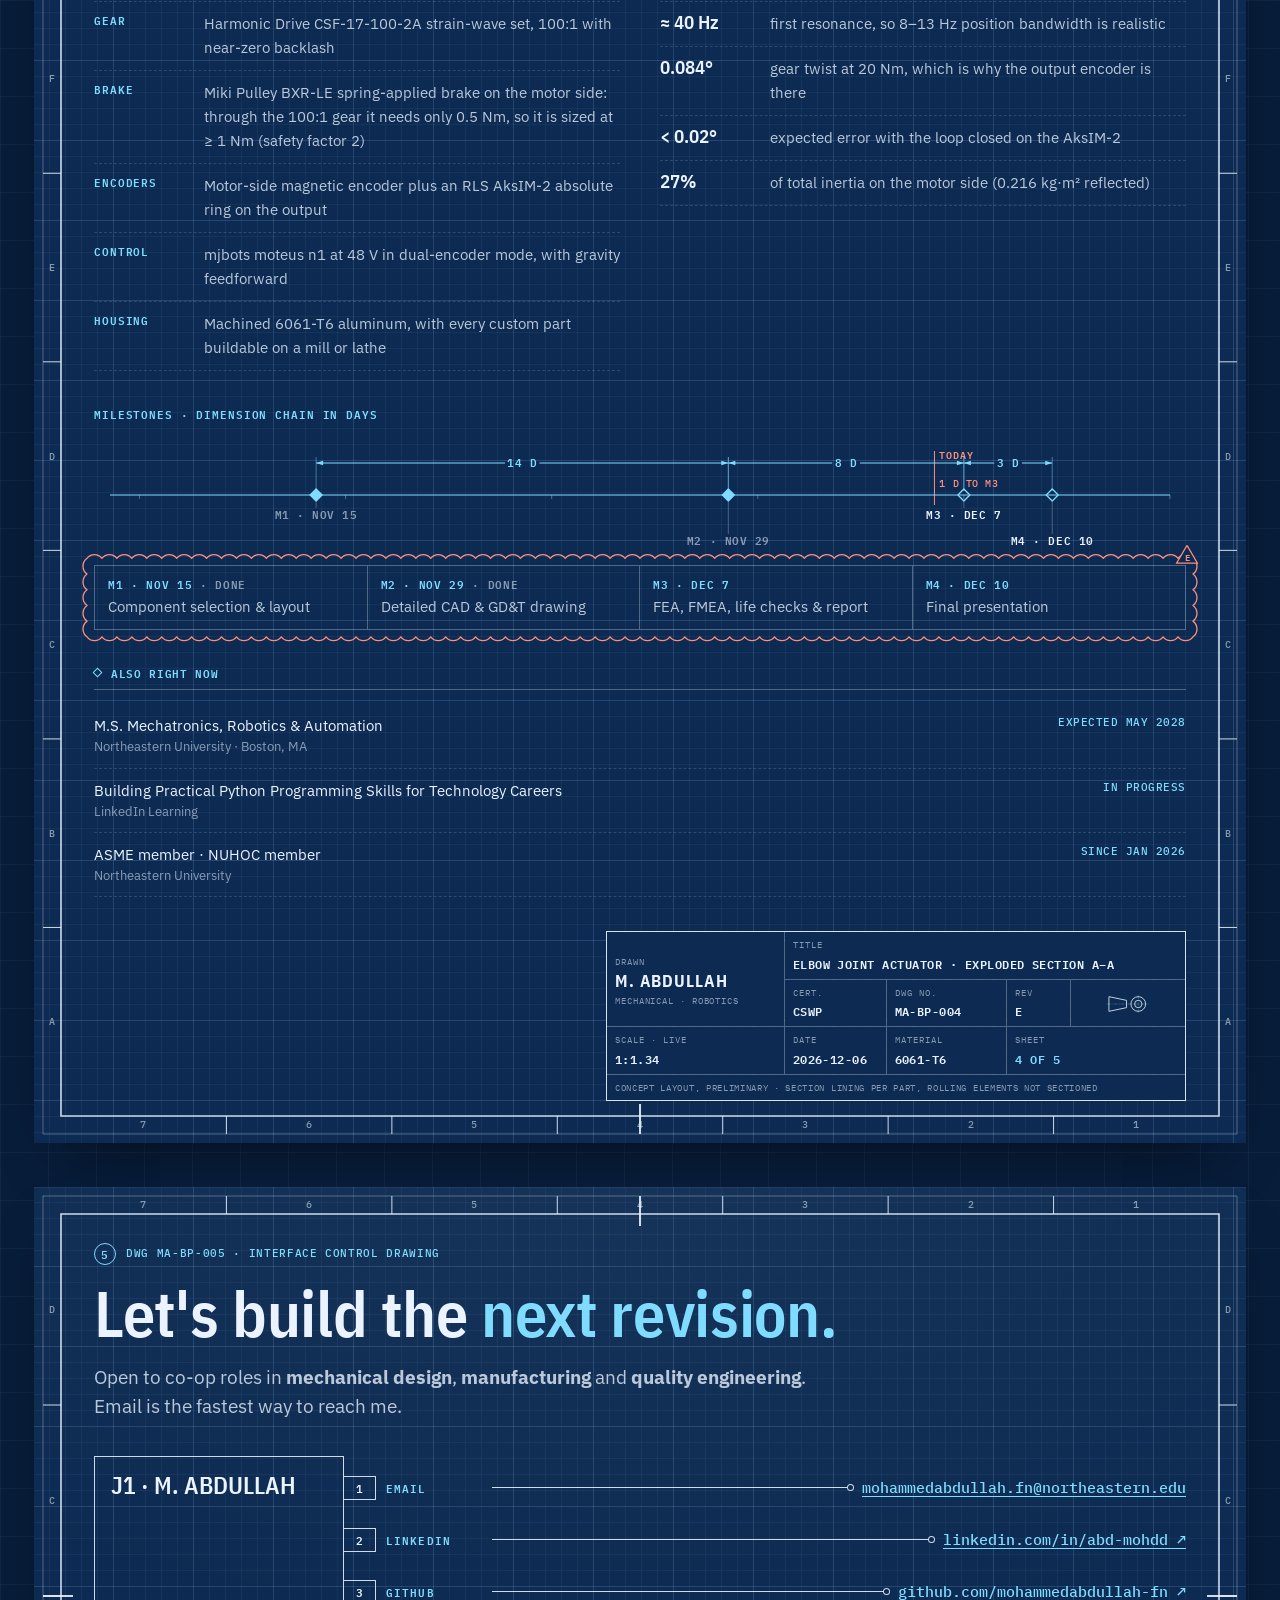
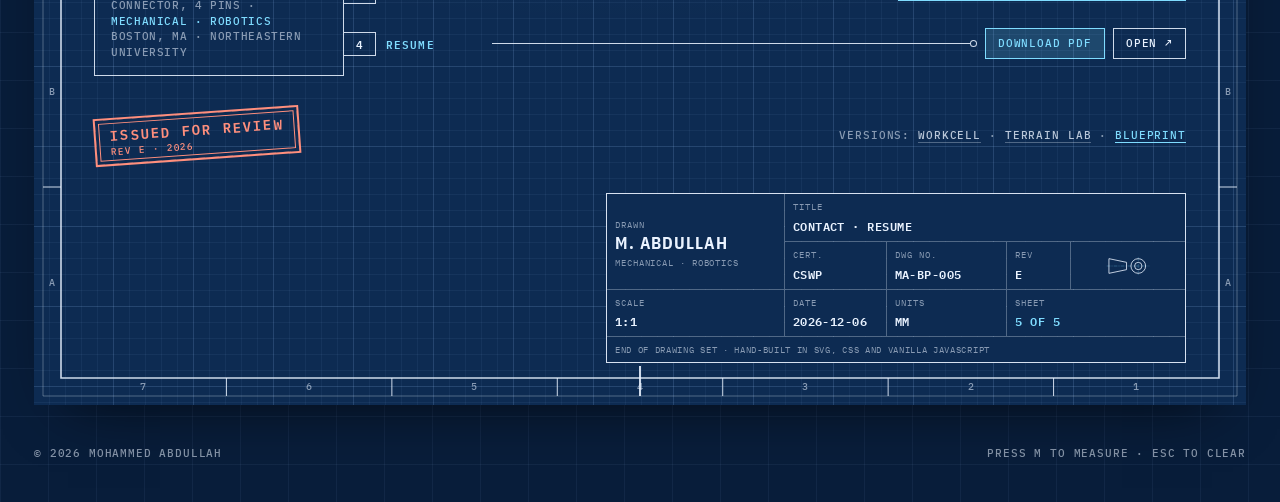
==== commit fada36ca: "Drop link-preview image tags until the preview cards exist The Canva cards stay unsaved for now, so " ====
--- a/blueprint/index.html
+++ b/blueprint/index.html
@@ -11,11 +11,7 @@
   <meta property="og:description" content="A five-sheet drawing set: about, projects, experience, the ME 5374 elbow actuator in exploded section, and contact.">
   <meta property="og:url" content="https://mohammedabdullah-fn.github.io/blueprint/">
   <meta property="og:site_name" content="Mohammed Abdullah · Robotics Portfolio">
-  <meta property="og:image" content="https://mohammedabdullah-fn.github.io/assets/img/og-blueprint.jpg">
-  <meta property="og:image:width" content="1200">
-  <meta property="og:image:height" content="675">
-  <meta property="og:image:alt" content="Blueprint drawing of a four-legged robot with dimension lines and a title block, titled Blueprint.">
-  <meta name="twitter:card" content="summary_large_image">
+  <meta name="twitter:card" content="summary">
   <link rel="canonical" href="https://mohammedabdullah-fn.github.io/blueprint/">
   <link rel="icon" href="favicon.svg" type="image/svg+xml">
   <link rel="preconnect" href="https://fonts.googleapis.com">
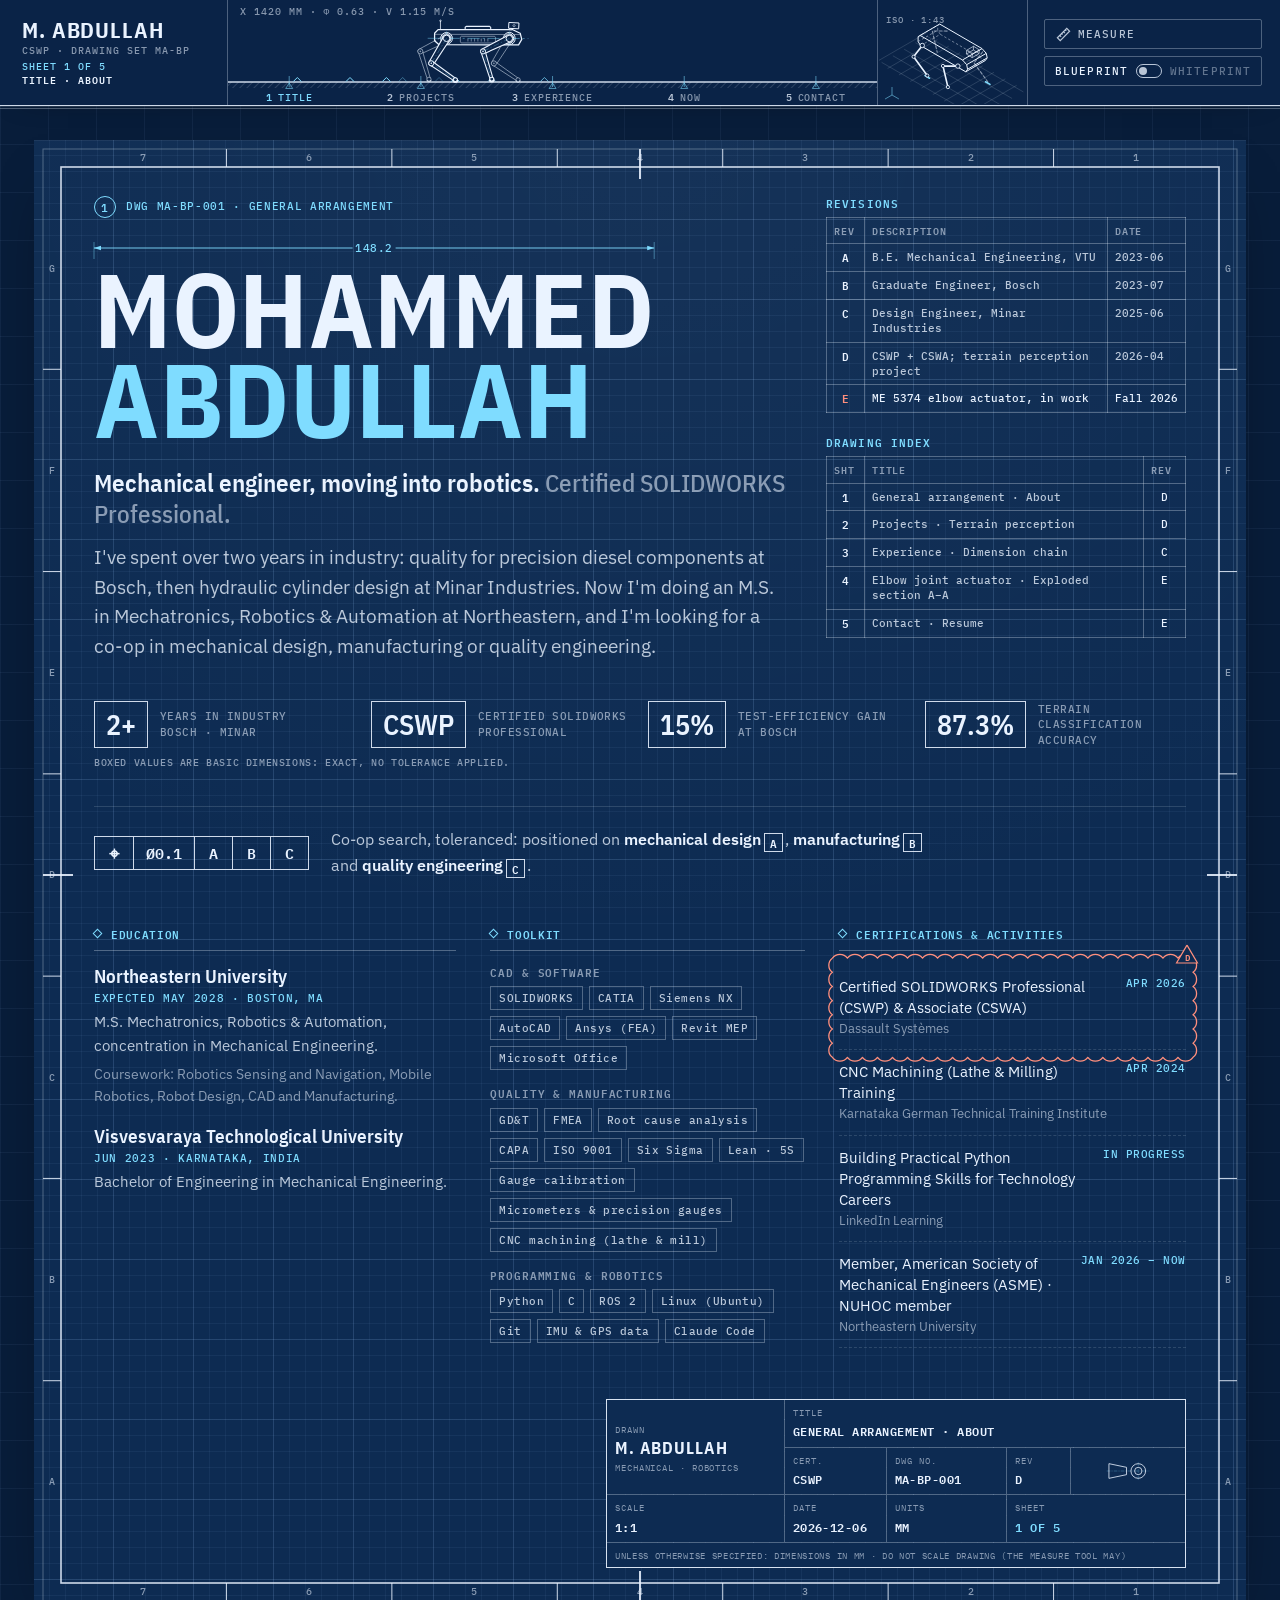
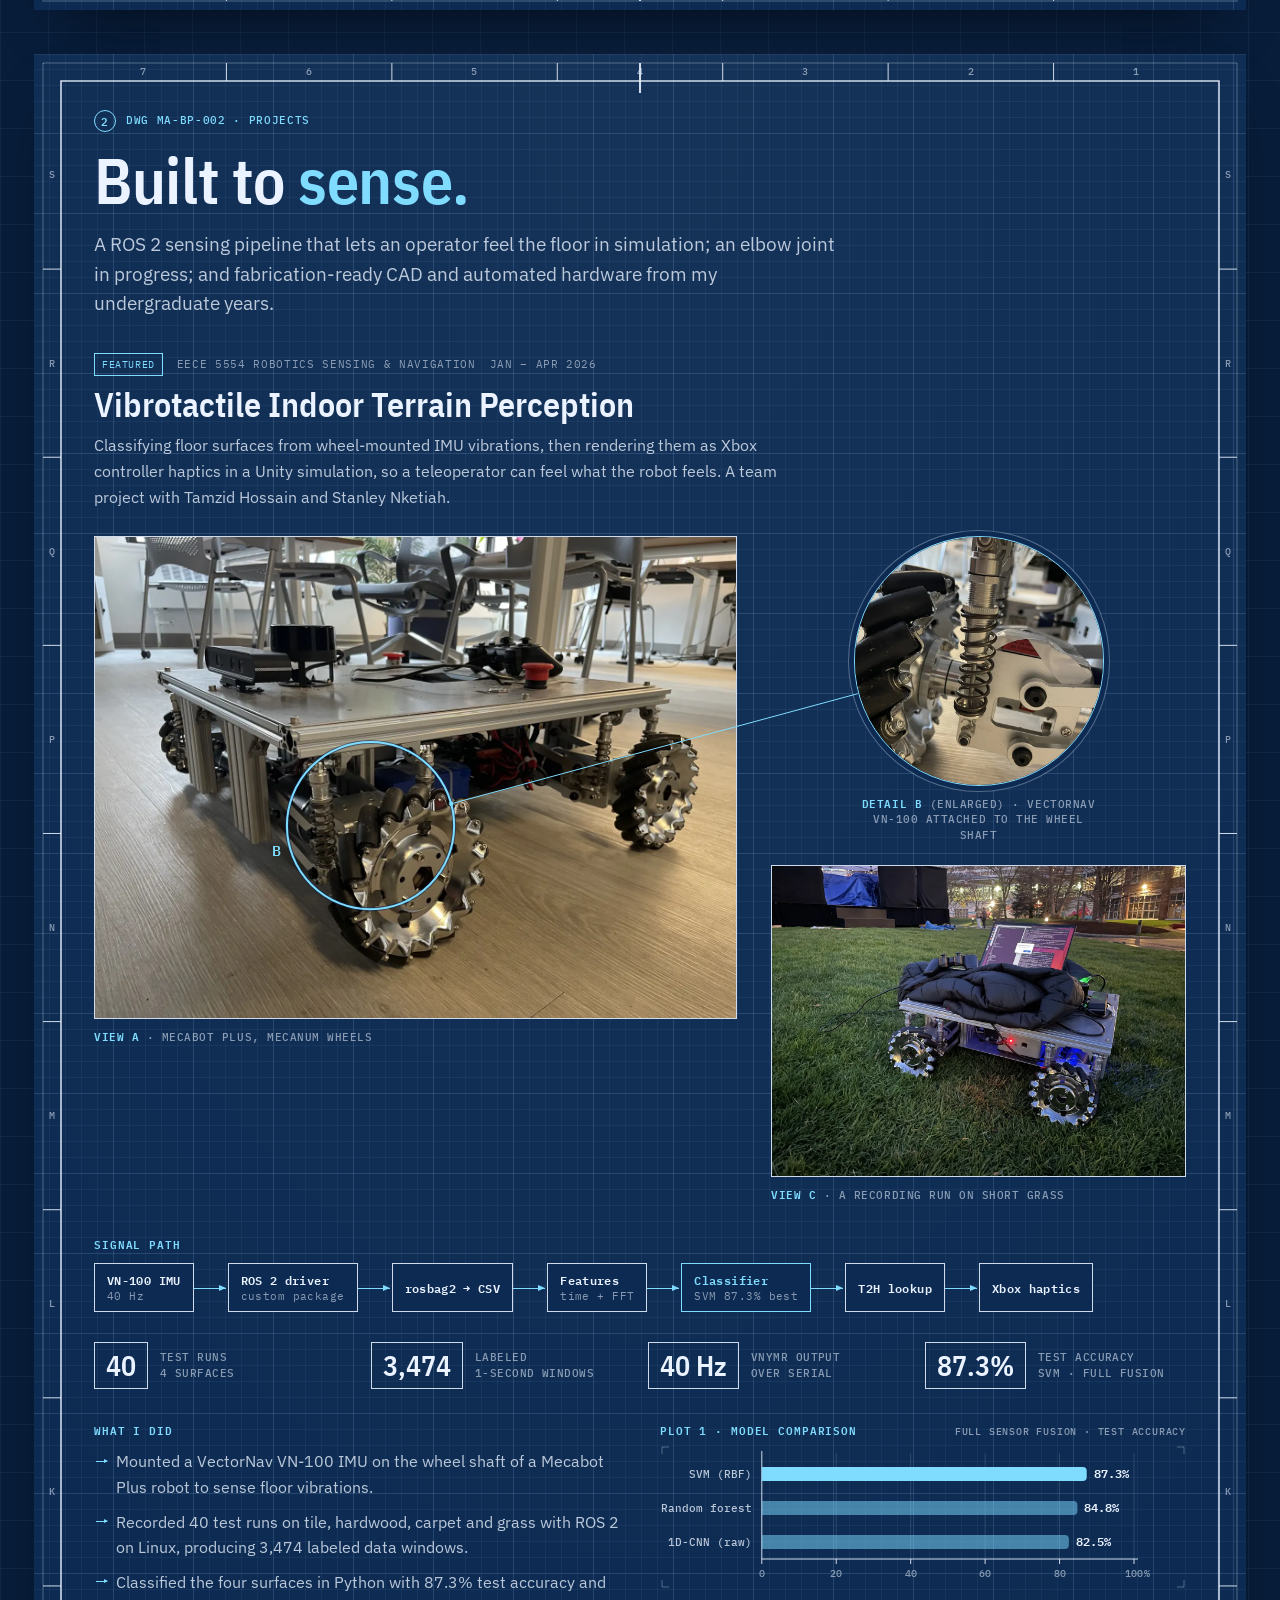
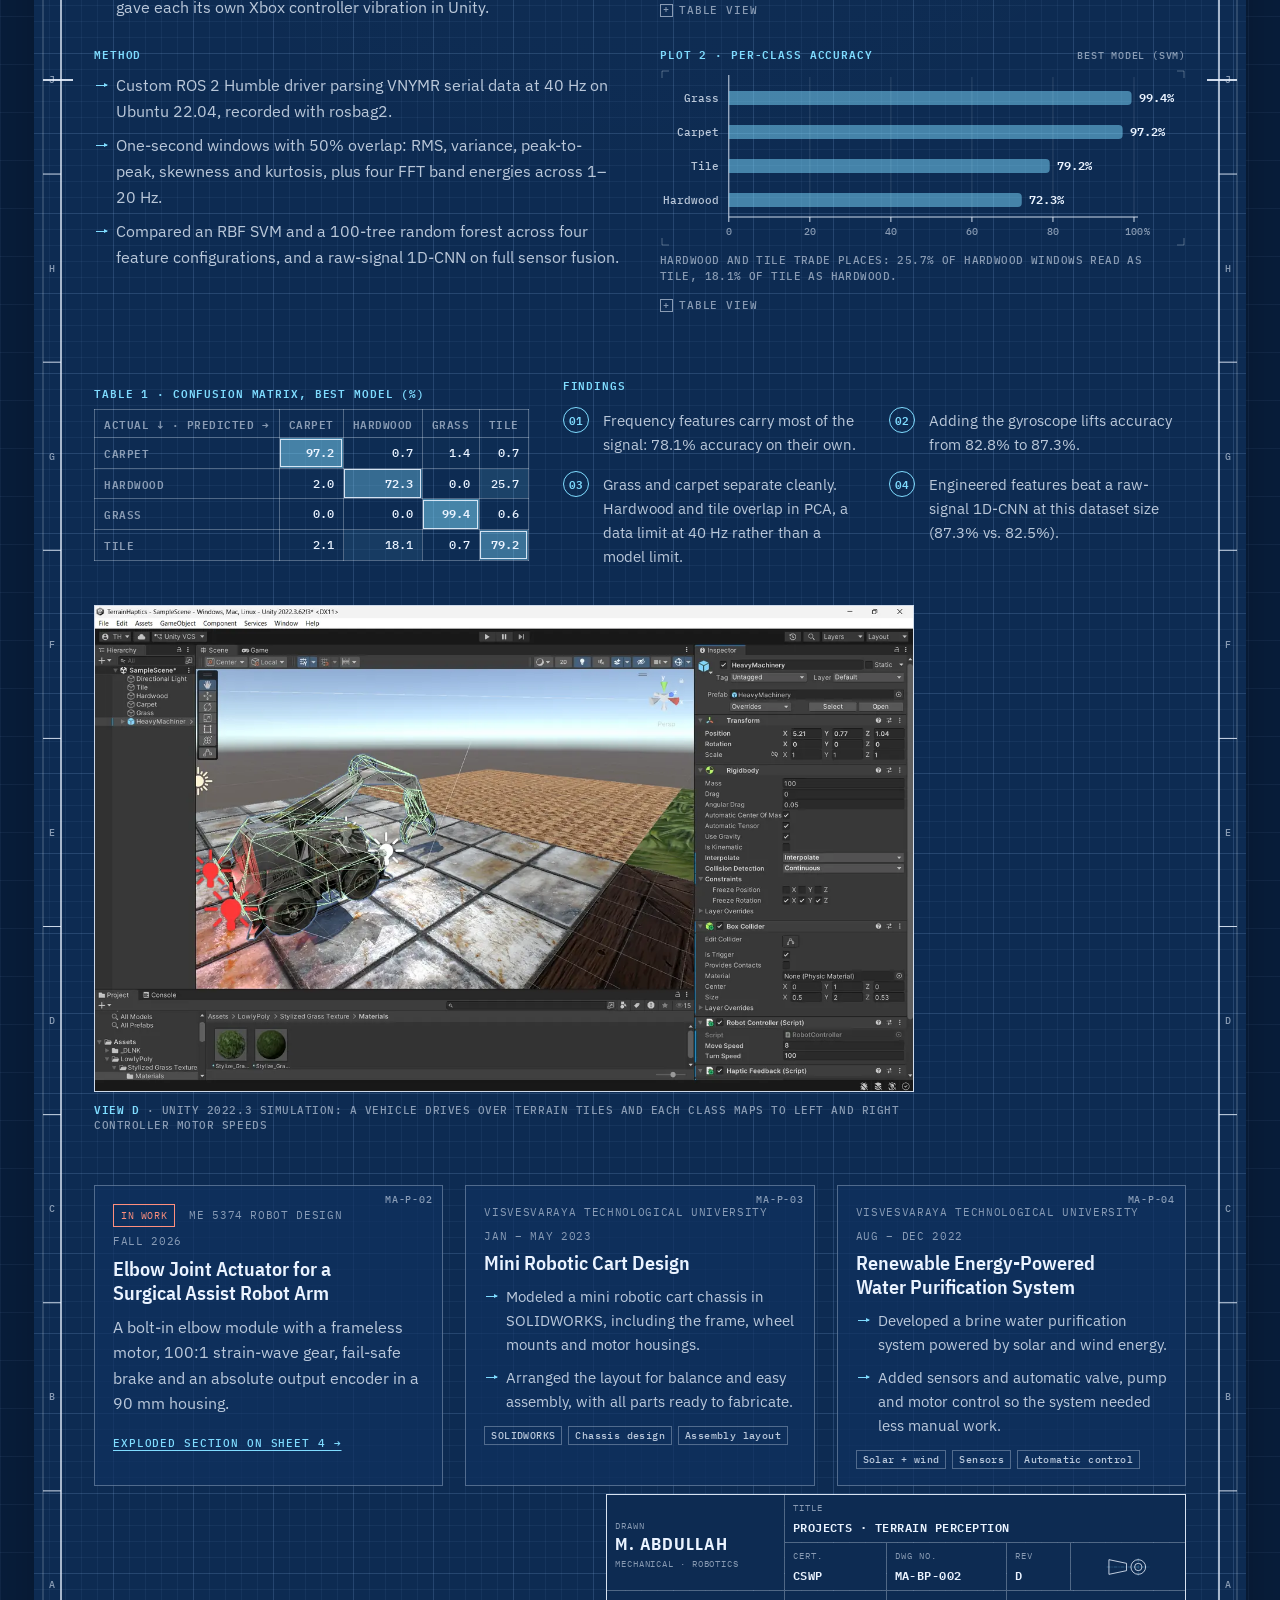
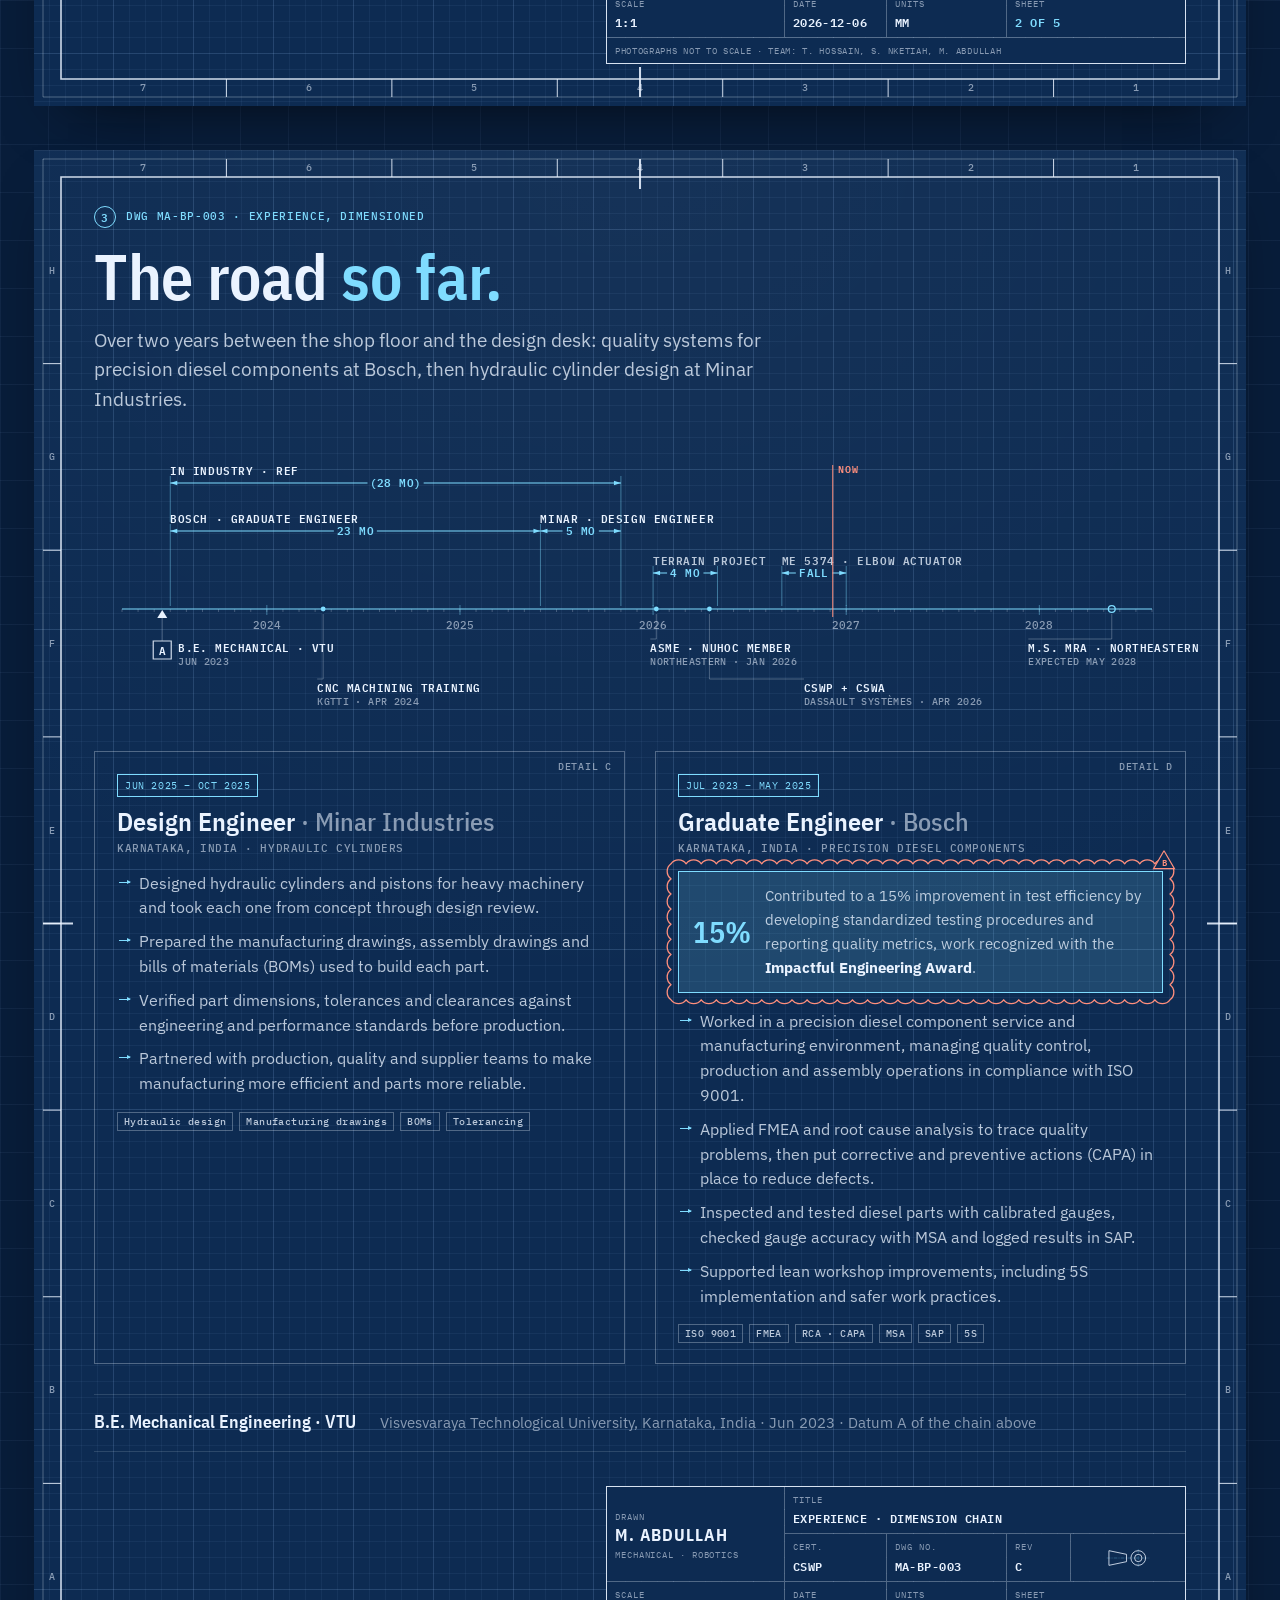
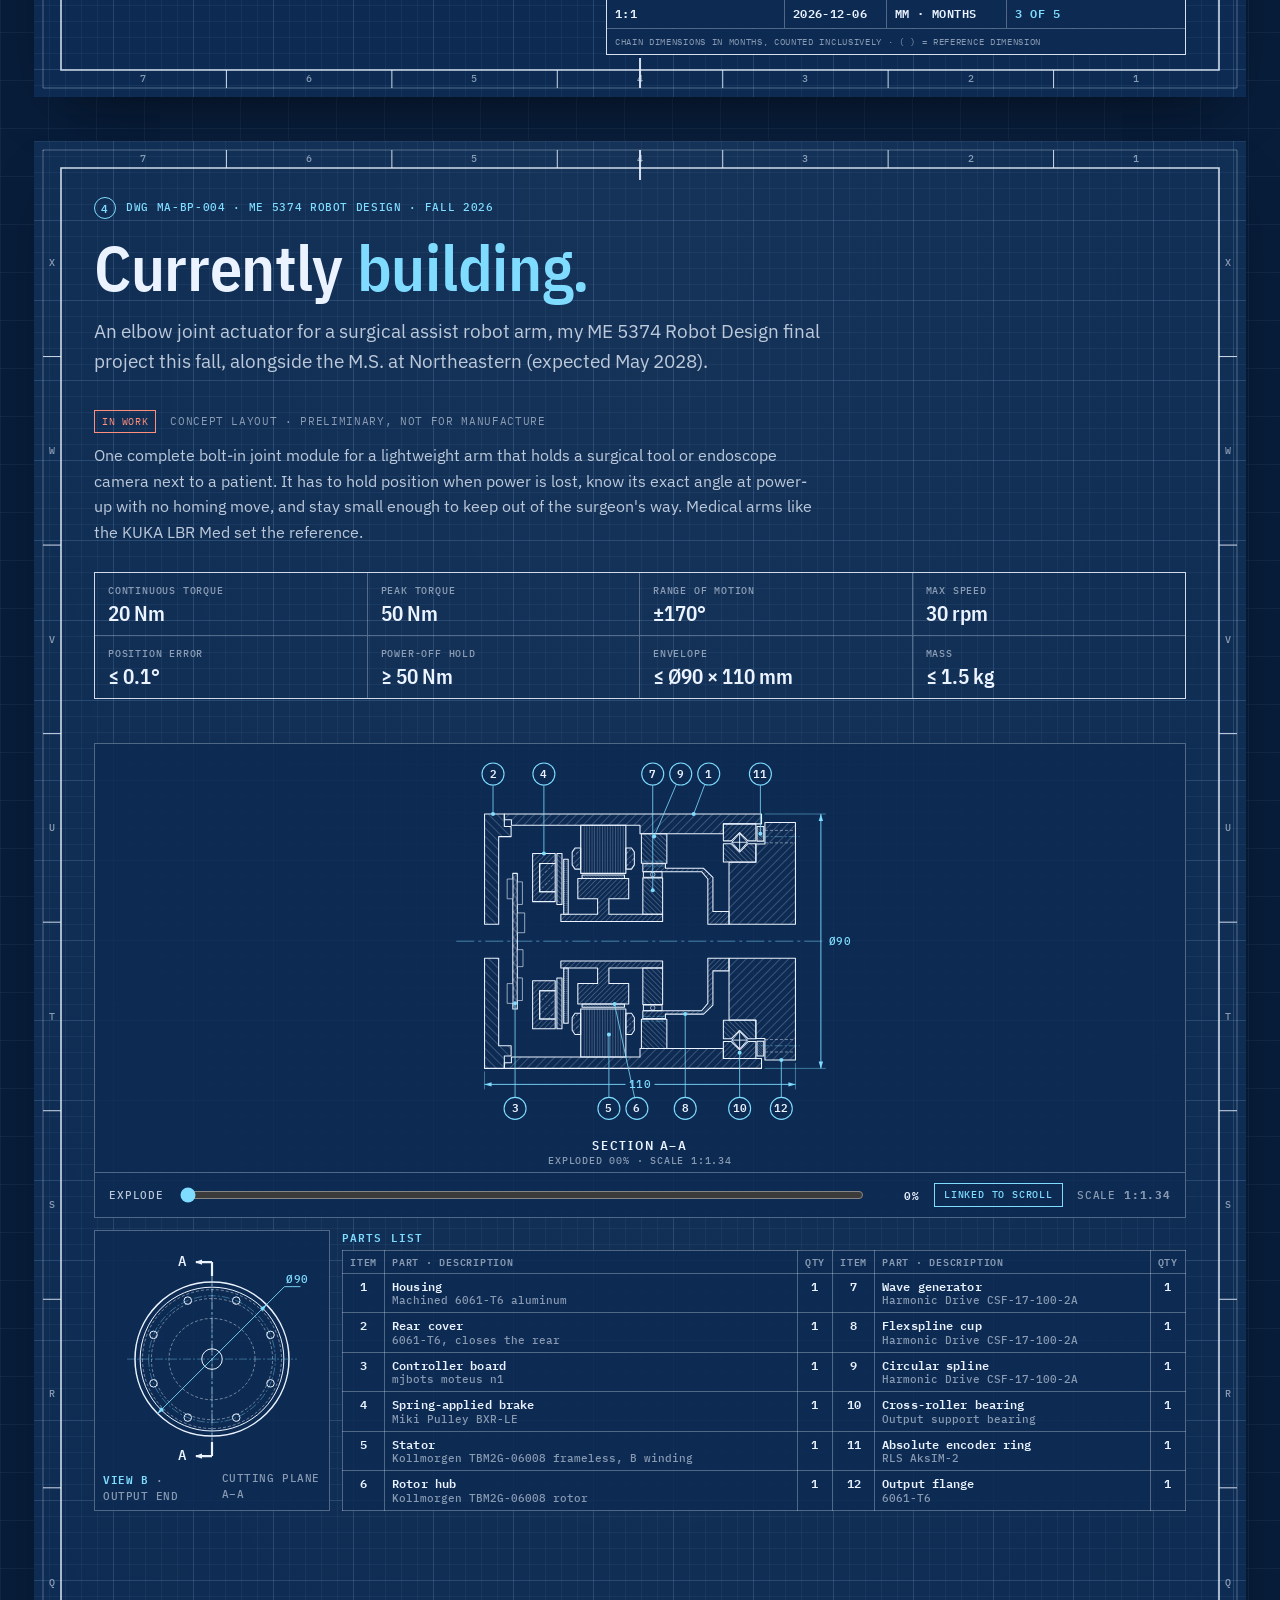
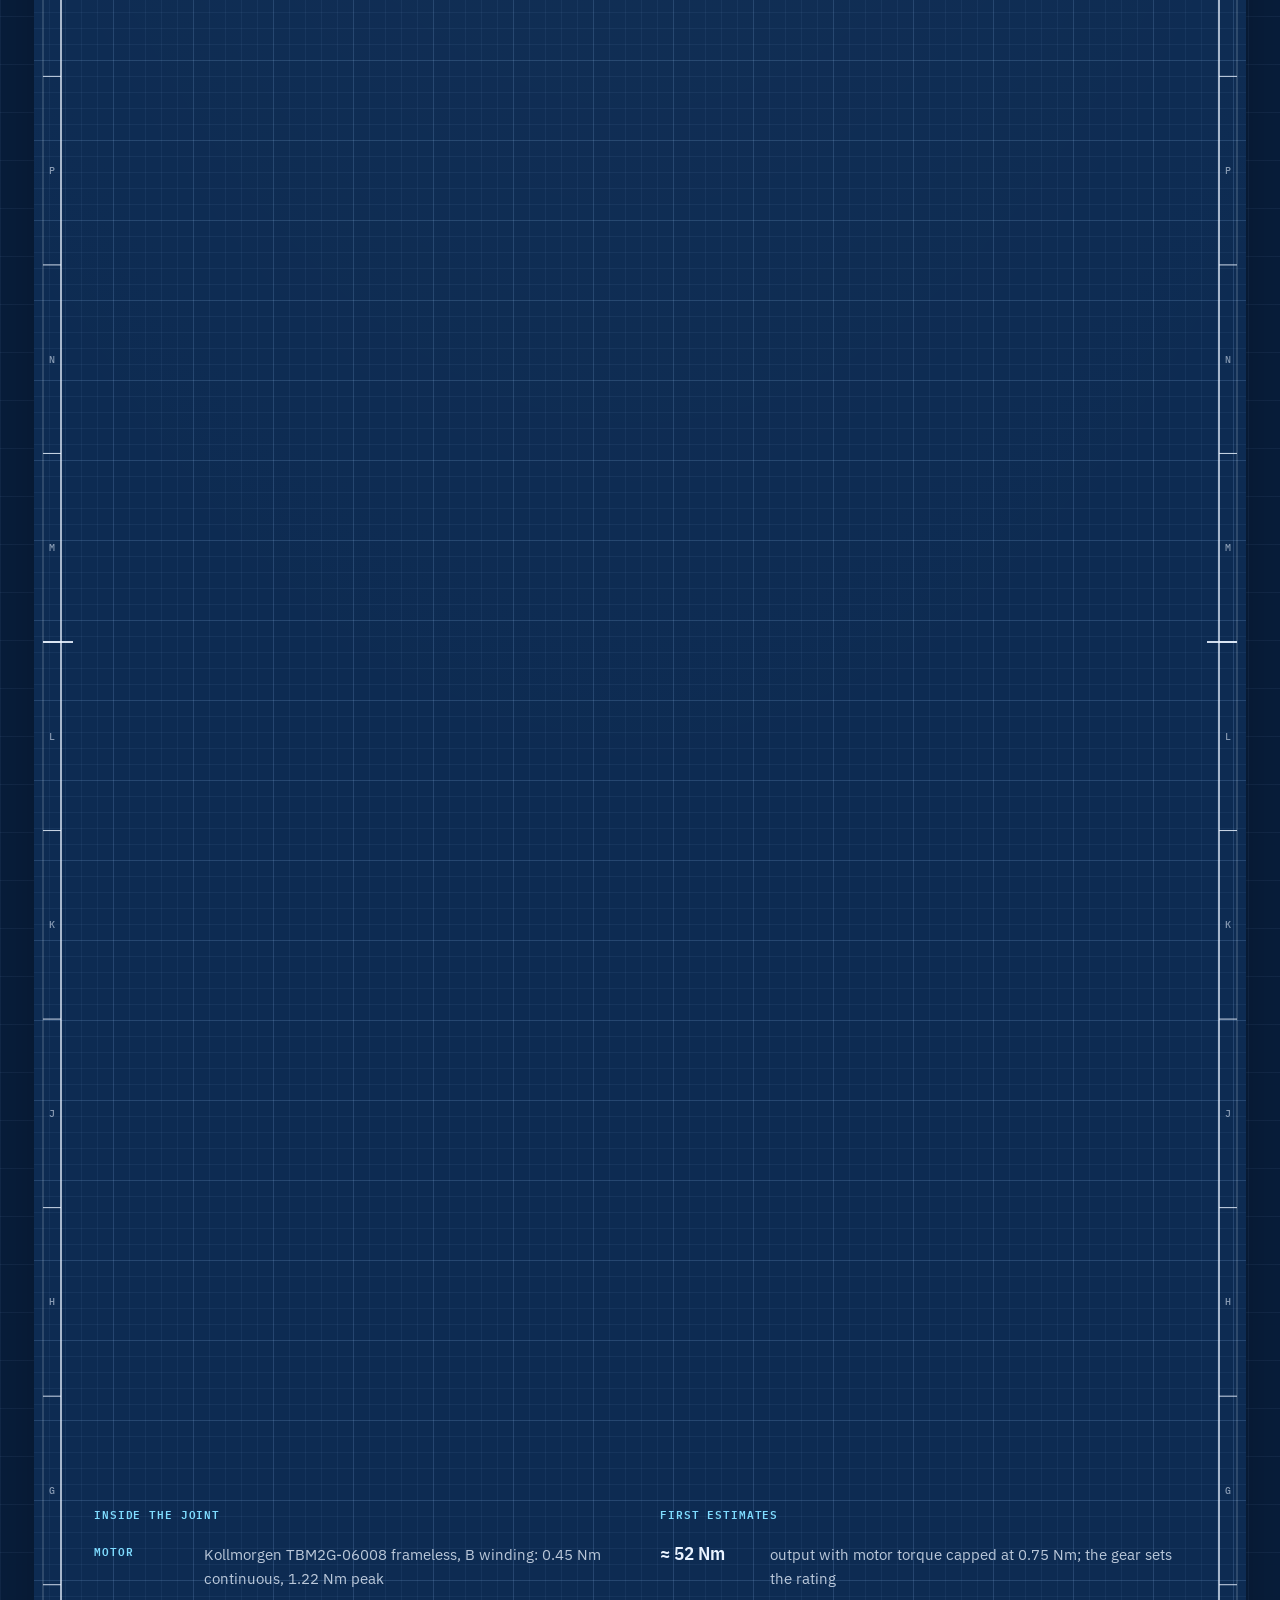
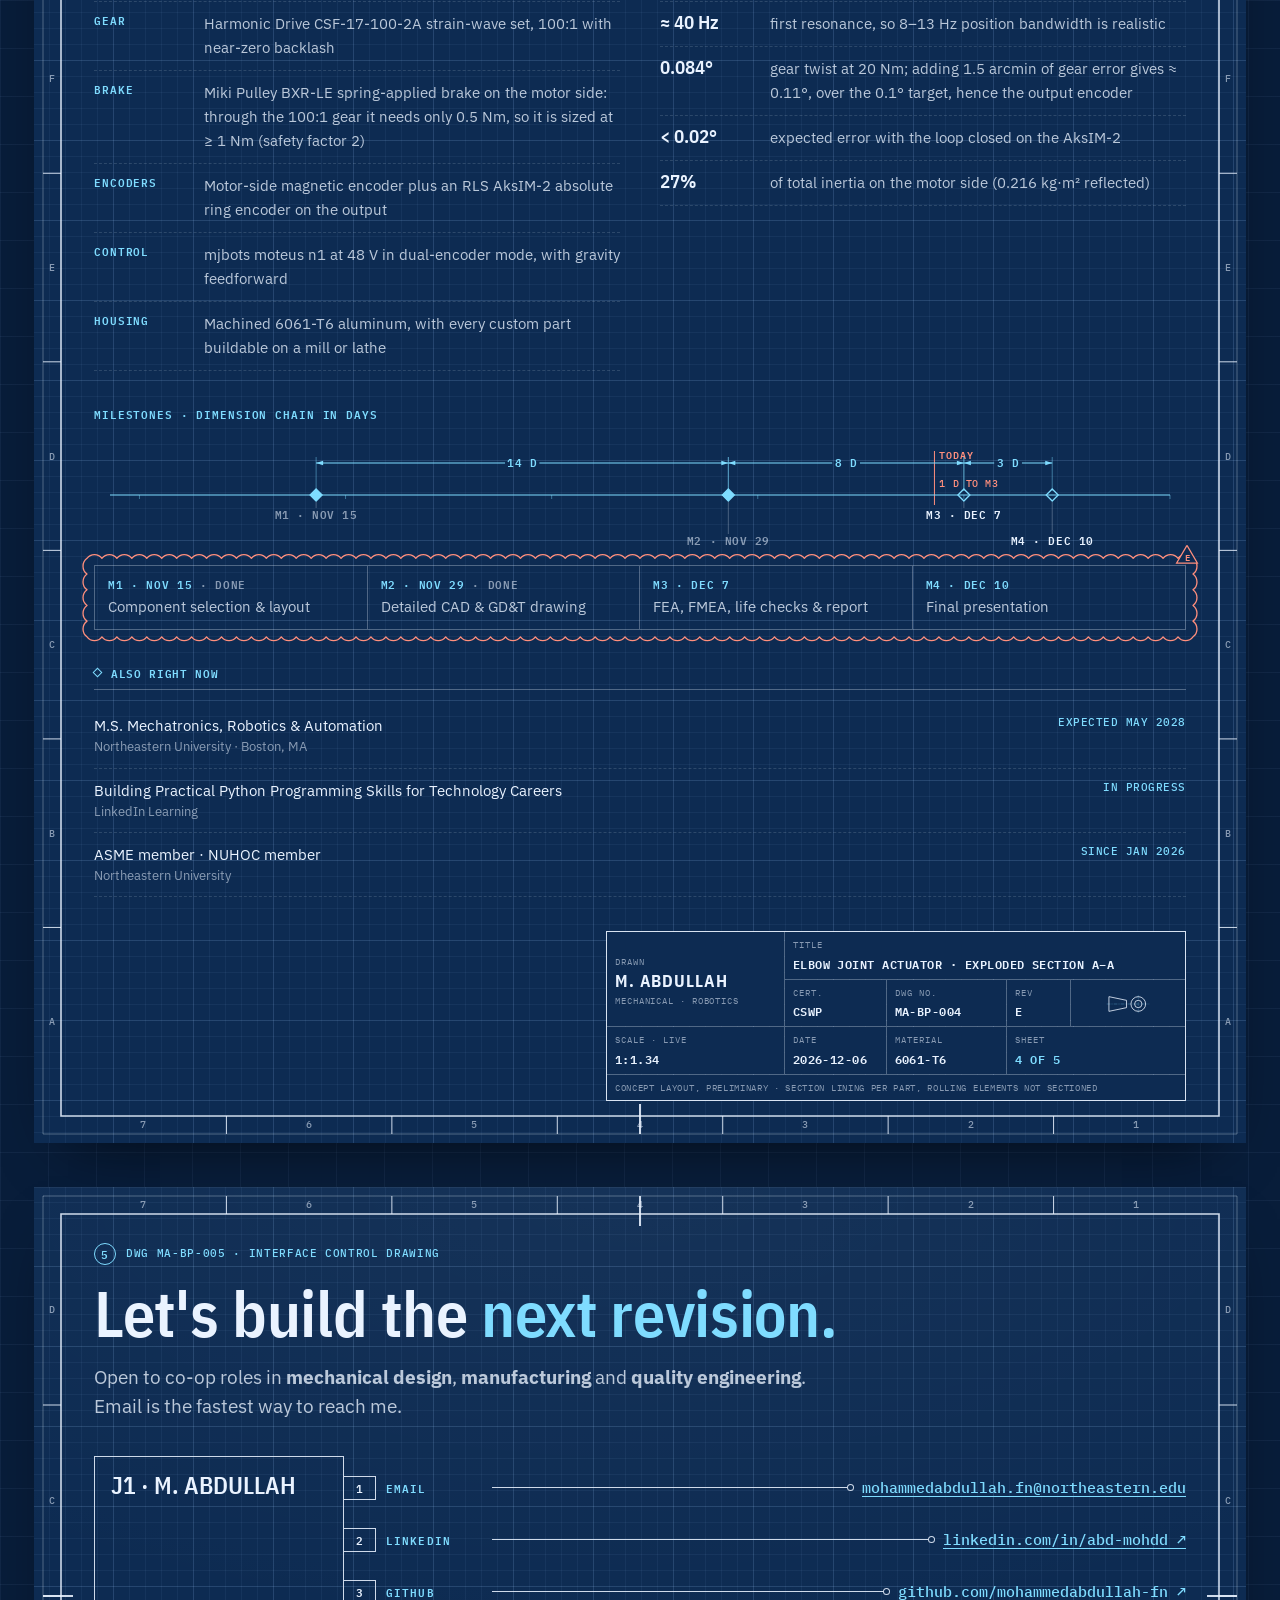
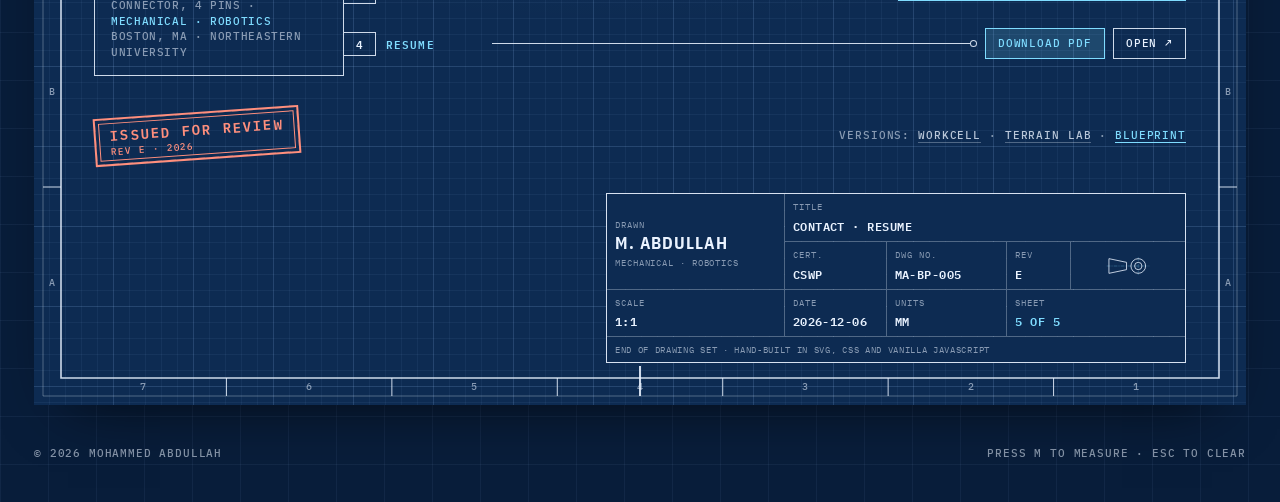
==== commit 6808fc45: "Proofread all three sites against the resume, proposal and deck - Degree written as M.S. Mechatronic" ====
--- a/blueprint/index.html
+++ b/blueprint/index.html
@@ -4,7 +4,7 @@
   <meta charset="utf-8">
   <meta name="viewport" content="width=device-width, initial-scale=1, viewport-fit=cover">
   <title>Mohammed Abdullah · Blueprint · Mechanical &amp; Robotics Engineer</title>
-  <meta name="description" content="Mohammed Abdullah's portfolio drawn as an engineering drawing set. Certified SOLIDWORKS Professional and M.S. Mechatronics, Robotics &amp; Automation student at Northeastern: terrain perception from wheel-mounted IMUs, quality at Bosch, hydraulic design at Minar Industries, and an elbow actuator for a surgical assist arm.">
+  <meta name="description" content="Mohammed Abdullah's portfolio drawn as an engineering drawing set. Certified SOLIDWORKS Professional and M.S. Mechatronics, Robotics &amp; Automation student at Northeastern: terrain perception from a wheel-mounted IMU, quality at Bosch, hydraulic design at Minar Industries, and an elbow actuator for a surgical assist arm.">
   <meta name="theme-color" content="#0d2b52">
   <meta property="og:type" content="website">
   <meta property="og:title" content="Mohammed Abdullah · Blueprint">
@@ -94,7 +94,7 @@
             <tr><td>1</td><td><a href="#sheet-1">General arrangement · About</a></td><td>D</td></tr>
             <tr><td>2</td><td><a href="#sheet-2">Projects · Terrain perception</a></td><td>D</td></tr>
             <tr><td>3</td><td><a href="#sheet-3">Experience · Dimension chain</a></td><td>C</td></tr>
-            <tr><td>4</td><td><a href="#sheet-4">Elbow actuator · Exploded section</a></td><td>E</td></tr>
+            <tr><td>4</td><td><a href="#sheet-4">Elbow joint actuator · Exploded section A–A</a></td><td>E</td></tr>
             <tr><td>5</td><td><a href="#sheet-5">Contact · Resume</a></td><td>E</td></tr>
           </tbody>
         </table>
@@ -123,7 +123,7 @@
           <div>
             <h3>Northeastern University</h3>
             <span class="when">Expected May 2028 · Boston, MA</span>
-            <p>M.S. Mechatronics, Robotics, and Automation, concentration in Mechanical Engineering.</p>
+            <p>M.S. Mechatronics, Robotics &amp; Automation, concentration in Mechanical Engineering.</p>
             <p class="note">Coursework: Robotics Sensing and Navigation, Mobile Robotics, Robot Design, CAD and Manufacturing.</p>
           </div>
           <div>
@@ -181,13 +181,13 @@
     <header class="sh-head">
       <p class="kicker"><span class="badge">2</span>DWG MA-BP-002 · Projects</p>
       <h2 class="sh-title" id="s2-title">Built to <em>sense.</em></h2>
-      <p class="lead">A ROS&nbsp;2 sensing pipeline that lets a remote operator feel the floor, an elbow joint in progress, and fabrication-ready CAD and automated hardware from my undergraduate years.</p>
+      <p class="lead">A ROS&nbsp;2 sensing pipeline that lets an operator feel the floor in simulation; an elbow joint in progress; and fabrication-ready CAD and automated hardware from my undergraduate years.</p>
     </header>
 
     <article class="feat" aria-labelledby="p-terrain">
-      <p class="meta"><span class="tag">Featured</span><span>EECE 5554 Robot Sensing &amp; Navigation</span><span>Jan – Apr 2026</span></p>
+      <p class="meta"><span class="tag">Featured</span><span>EECE 5554 Robotics Sensing &amp; Navigation</span><span>Jan – Apr 2026</span></p>
       <h3 class="ph" id="p-terrain">Vibrotactile Indoor Terrain Perception</h3>
-      <p class="sub">Classifying floor surfaces from wheel-mounted IMU vibrations, then rendering them as Xbox controller haptics so a teleoperator can feel what the robot feels. A team project with Tamzid Hossain and Stanley Nketiah.</p>
+      <p class="sub">Classifying floor surfaces from wheel-mounted IMU vibrations, then rendering them as Xbox controller haptics in a Unity simulation, so a teleoperator can feel what the robot feels. A team project with Tamzid Hossain and Stanley Nketiah.</p>
 
       <div class="views">
         <figure class="view view-a">
@@ -198,8 +198,8 @@
           <figcaption><b>View A</b> · Mecabot Plus, mecanum wheels</figcaption>
         </figure>
         <figure class="view view-b">
-          <div class="detail" id="detail-b"><img src="../assets/img/terrain-imu-mount.webp" width="1100" height="825" loading="lazy" alt="Close-up of the VectorNav VN-100 IMU clamped to the robot's wheel shaft"></div>
-          <figcaption><b>Detail B</b> (enlarged) · VectorNav VN-100 clamped to the wheel shaft</figcaption>
+          <div class="detail" id="detail-b"><img src="../assets/img/terrain-imu-mount.webp" width="1100" height="825" loading="lazy" alt="Close-up of the VectorNav VN-100 IMU attached to the robot's wheel shaft"></div>
+          <figcaption><b>Detail B</b> (enlarged) · VectorNav VN-100 attached to the wheel shaft</figcaption>
         </figure>
         <figure class="view view-c">
           <img src="../assets/img/terrain-field-test.webp" width="1400" height="1050" loading="lazy" alt="The robot and a laptop recording a test run on grass at night">
@@ -213,7 +213,7 @@
         <li style="--i:1"><span>ROS 2 driver</span><small>custom package</small></li>
         <li style="--i:2"><span>rosbag2 → CSV</span></li>
         <li style="--i:3"><span>Features</span><small>time + FFT</small></li>
-        <li style="--i:4" class="is-key"><span>SVM</span><small>87.3%</small></li>
+        <li style="--i:4" class="is-key"><span>Classifier</span><small>SVM 87.3% best</small></li>
         <li style="--i:5"><span>T2H lookup</span></li>
         <li style="--i:6"><span>Xbox haptics</span></li>
       </ol>
@@ -237,7 +237,7 @@
           <ul class="bullets">
             <li>Custom ROS 2 Humble driver parsing VNYMR serial data at 40 Hz on Ubuntu 22.04, recorded with rosbag2.</li>
             <li>One-second windows with 50% overlap: RMS, variance, peak-to-peak, skewness and kurtosis, plus four FFT band energies across 1–20 Hz.</li>
-            <li>Compared an RBF SVM, a 100-tree random forest and a raw-signal 1D-CNN across a four-run feature ablation.</li>
+            <li>Compared an RBF SVM and a 100-tree random forest across four feature configurations, and a raw-signal 1D-CNN on full sensor fusion.</li>
           </ul>
         </div>
         <div>
@@ -280,21 +280,21 @@
             <div class="find"><b>01</b><p>Frequency features carry most of the signal: 78.1% accuracy on their own.</p></div>
             <div class="find"><b>02</b><p>Adding the gyroscope lifts accuracy from 82.8% to 87.3%.</p></div>
             <div class="find"><b>03</b><p>Grass and carpet separate cleanly. Hardwood and tile overlap in PCA, a data limit at 40&nbsp;Hz rather than a model limit.</p></div>
-            <div class="find"><b>04</b><p>Engineered features beat a raw-signal 1D-CNN at this dataset size (87.3% vs 82.5%).</p></div>
+            <div class="find"><b>04</b><p>Engineered features beat a raw-signal 1D-CNN at this dataset size (87.3% vs. 82.5%).</p></div>
           </div>
         </div>
       </div>
 
       <figure class="view view-d">
         <img src="../assets/img/terrain-unity-sim.webp" width="1400" height="830" loading="lazy" alt="Unity editor running the terrain-to-haptic teleoperation simulation">
-        <figcaption><b>View D</b> · Unity 2022.3 simulation: the robot drives over terrain tiles and each class maps to left and right controller motor speeds</figcaption>
+        <figcaption><b>View D</b> · Unity 2022.3 simulation: a vehicle drives over terrain tiles and each class maps to left and right controller motor speeds</figcaption>
       </figure>
     </article>
 
     <div class="more">
       <article class="card" data-dwg="MA-P-02">
         <p class="meta"><span class="tag tag--red">In work</span><span>ME 5374 Robot Design</span><span>Fall 2026</span></p>
-        <h3>Elbow Joint Actuator for a Surgical Assist Arm</h3>
+        <h3>Elbow Joint Actuator for a Surgical Assist Robot Arm</h3>
         <p class="sub">A bolt-in elbow module with a frameless motor, 100:1 strain-wave gear, fail-safe brake and an absolute output encoder in a 90&nbsp;mm housing.</p>
         <p style="margin-top:12px"><a class="card-link" href="#sheet-4">Exploded section on sheet 4 →</a></p>
       </article>
@@ -362,7 +362,7 @@
         <p class="meta"><span class="tag">Jul 2023 – May 2025</span></p>
         <h3>Graduate Engineer <span>· Bosch</span></h3>
         <p class="where">Karnataka, India · Precision diesel components</p>
-        <div class="callout-box" data-rev="B"><b>15%</b><span>Contributed to a 15% improvement in test efficiency by developing standardized testing procedures and reporting quality metrics, recognized with the <strong>Impactful Engineering Award</strong>.</span></div>
+        <div class="callout-box" data-rev="B"><b>15%</b><span>Contributed to a 15% improvement in test efficiency by developing standardized testing procedures and reporting quality metrics, work recognized with the <strong>Impactful Engineering Award</strong>.</span></div>
         <ul class="bullets">
           <li>Worked in a precision diesel component service and manufacturing environment, managing quality control, production and assembly operations in compliance with ISO 9001.</li>
           <li>Applied FMEA and root cause analysis to trace quality problems, then put corrective and preventive actions (CAPA) in place to reduce defects.</li>
@@ -408,7 +408,7 @@
       <div><dt>Max speed</dt><dd>30 rpm</dd></div>
       <div><dt>Position error</dt><dd>≤ 0.1°</dd></div>
       <div><dt>Power-off hold</dt><dd>≥ 50 Nm</dd></div>
-      <div><dt>Envelope</dt><dd>Ø90 × 110 mm</dd></div>
+      <div><dt>Envelope</dt><dd>≤ Ø90 × 110 mm</dd></div>
       <div><dt>Mass</dt><dd>≤ 1.5 kg</dd></div>
     </dl>
 
@@ -441,7 +441,7 @@
           <li><b>Motor</b><span>Kollmorgen TBM2G-06008 frameless, B winding: 0.45 Nm continuous, 1.22 Nm peak</span></li>
           <li><b>Gear</b><span>Harmonic Drive CSF-17-100-2A strain-wave set, 100:1 with near-zero backlash</span></li>
           <li><b>Brake</b><span>Miki Pulley BXR-LE spring-applied brake on the motor side: through the 100:1 gear it needs only 0.5 Nm, so it is sized at ≥ 1 Nm (safety factor 2)</span></li>
-          <li><b>Encoders</b><span>Motor-side magnetic encoder plus an RLS AksIM-2 absolute ring on the output</span></li>
+          <li><b>Encoders</b><span>Motor-side magnetic encoder plus an RLS AksIM-2 absolute ring encoder on the output</span></li>
           <li><b>Control</b><span>mjbots moteus n1 at 48 V in dual-encoder mode, with gravity feedforward</span></li>
           <li><b>Housing</b><span>Machined 6061-T6 aluminum, with every custom part buildable on a mill or lathe</span></li>
         </ul>
@@ -449,9 +449,9 @@
       <div>
         <h4 class="mini">First estimates</h4>
         <ul class="stack stack--num">
-          <li><b>≈ 52 Nm</b><span>output with motor torque capped at 0.75 Nm. The gear sets the rating.</span></li>
+          <li><b>≈ 52 Nm</b><span>output with motor torque capped at 0.75 Nm; the gear sets the rating</span></li>
           <li><b>≈ 40 Hz</b><span>first resonance, so 8–13 Hz position bandwidth is realistic</span></li>
-          <li><b>0.084°</b><span>gear twist at 20 Nm, which is why the output encoder is there</span></li>
+          <li><b>0.084°</b><span>gear twist at 20 Nm; adding 1.5 arcmin of gear error gives ≈ 0.11°, over the 0.1° target, hence the output encoder</span></li>
           <li><b>&lt; 0.02°</b><span>expected error with the loop closed on the AksIM-2</span></li>
           <li><b>27%</b><span>of total inertia on the motor side (0.216 kg·m² reflected)</span></li>
         </ul>
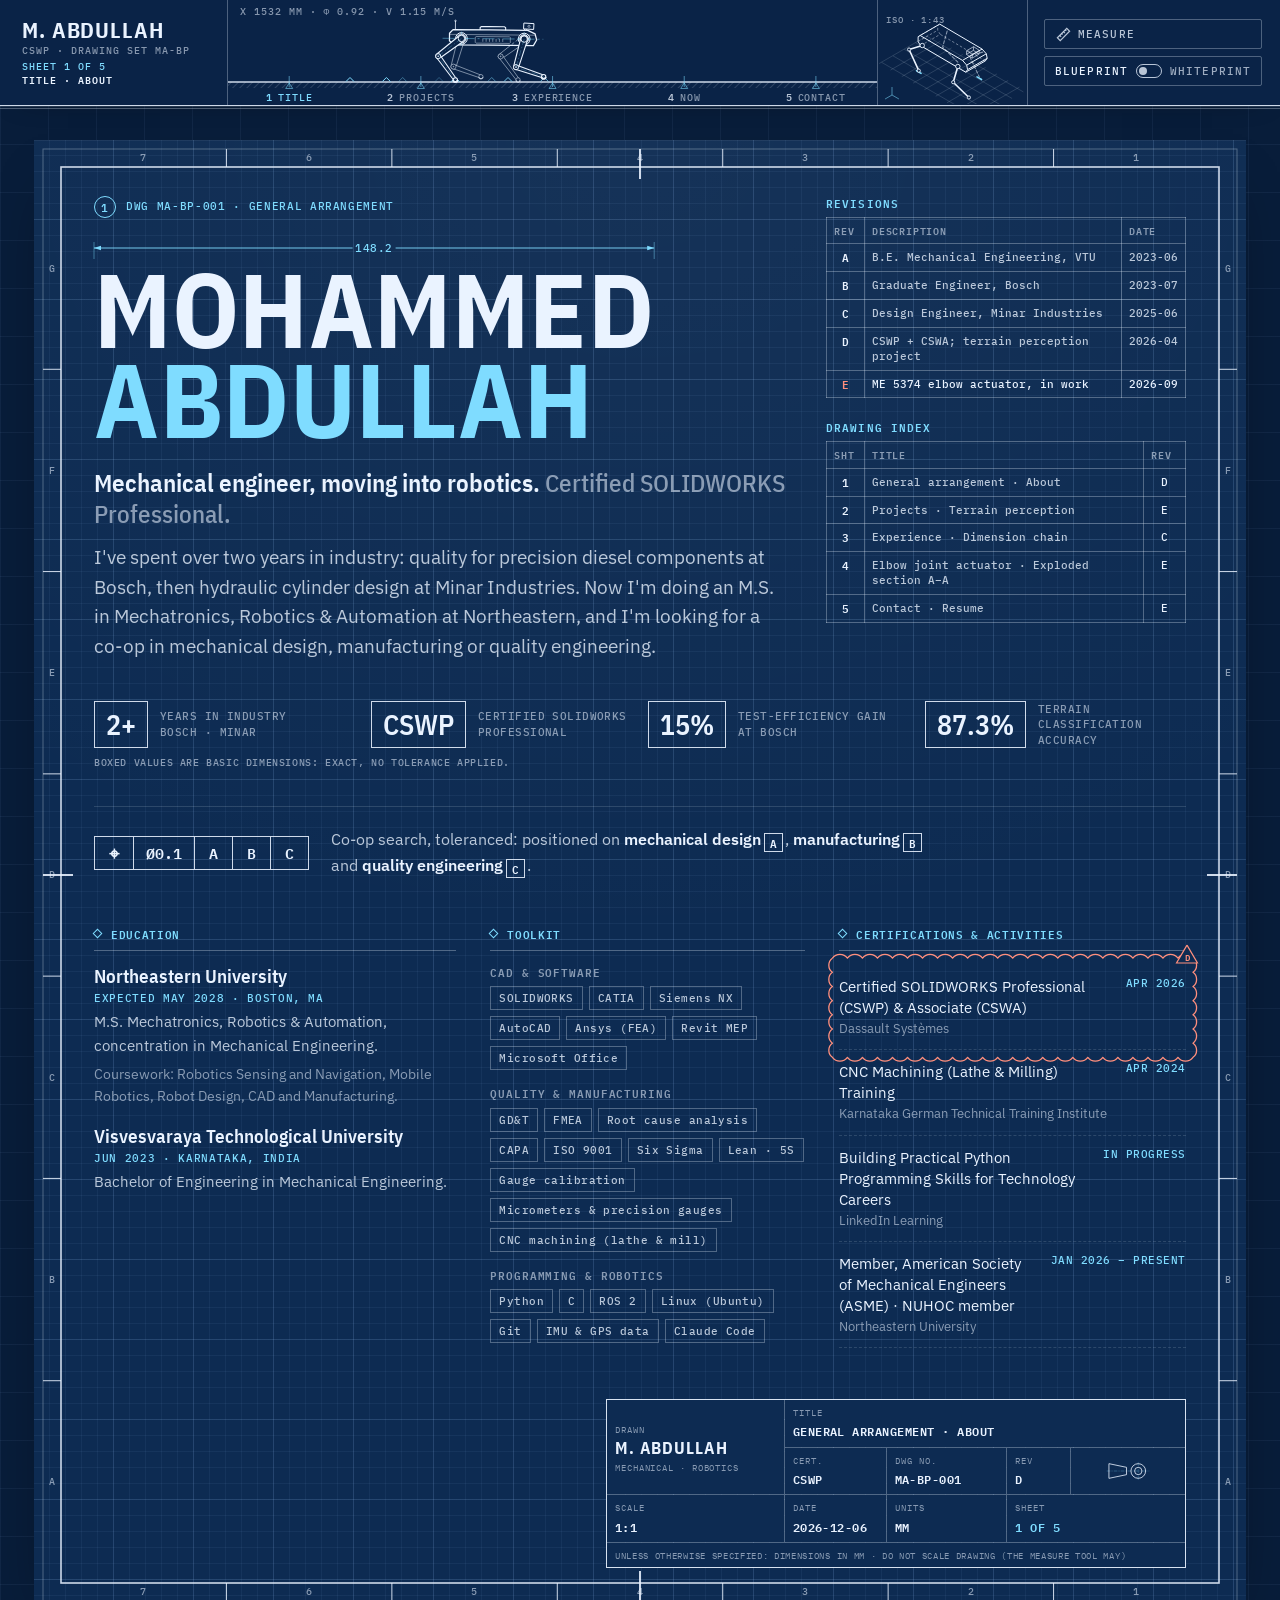
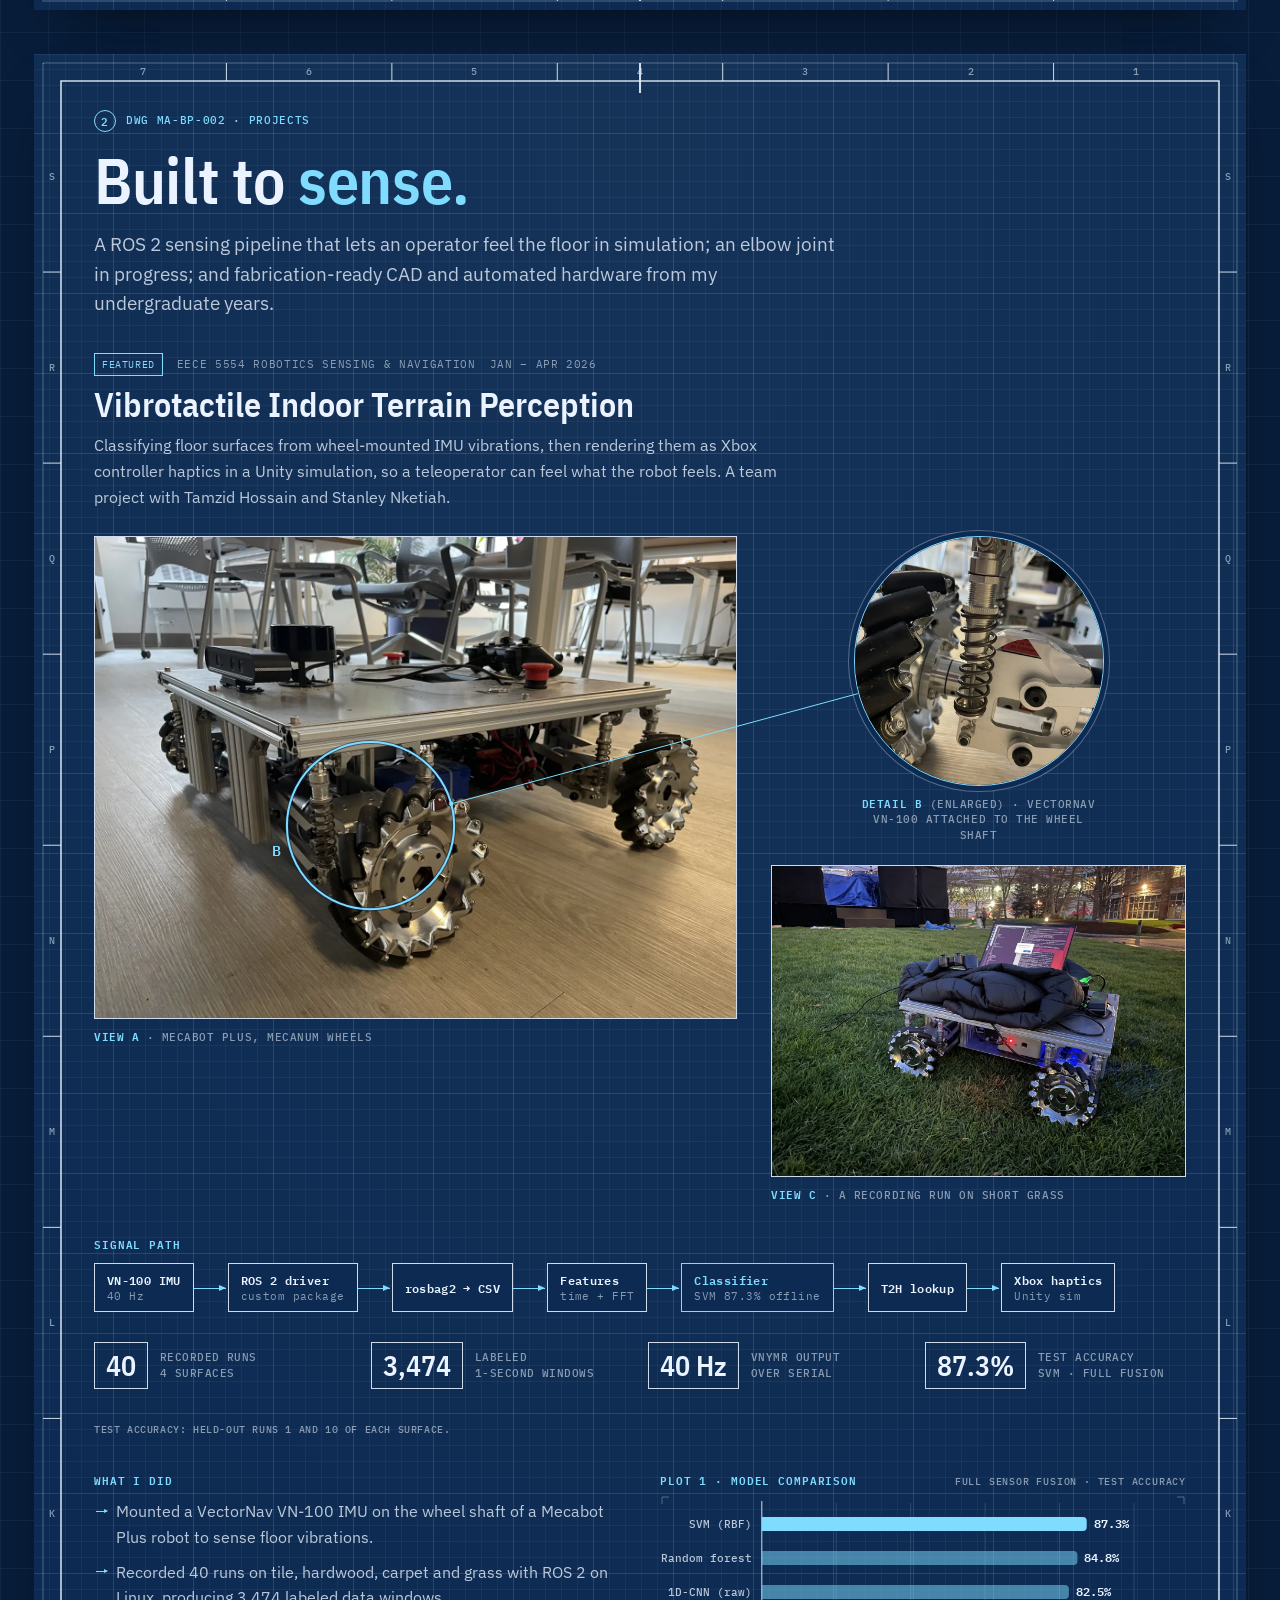
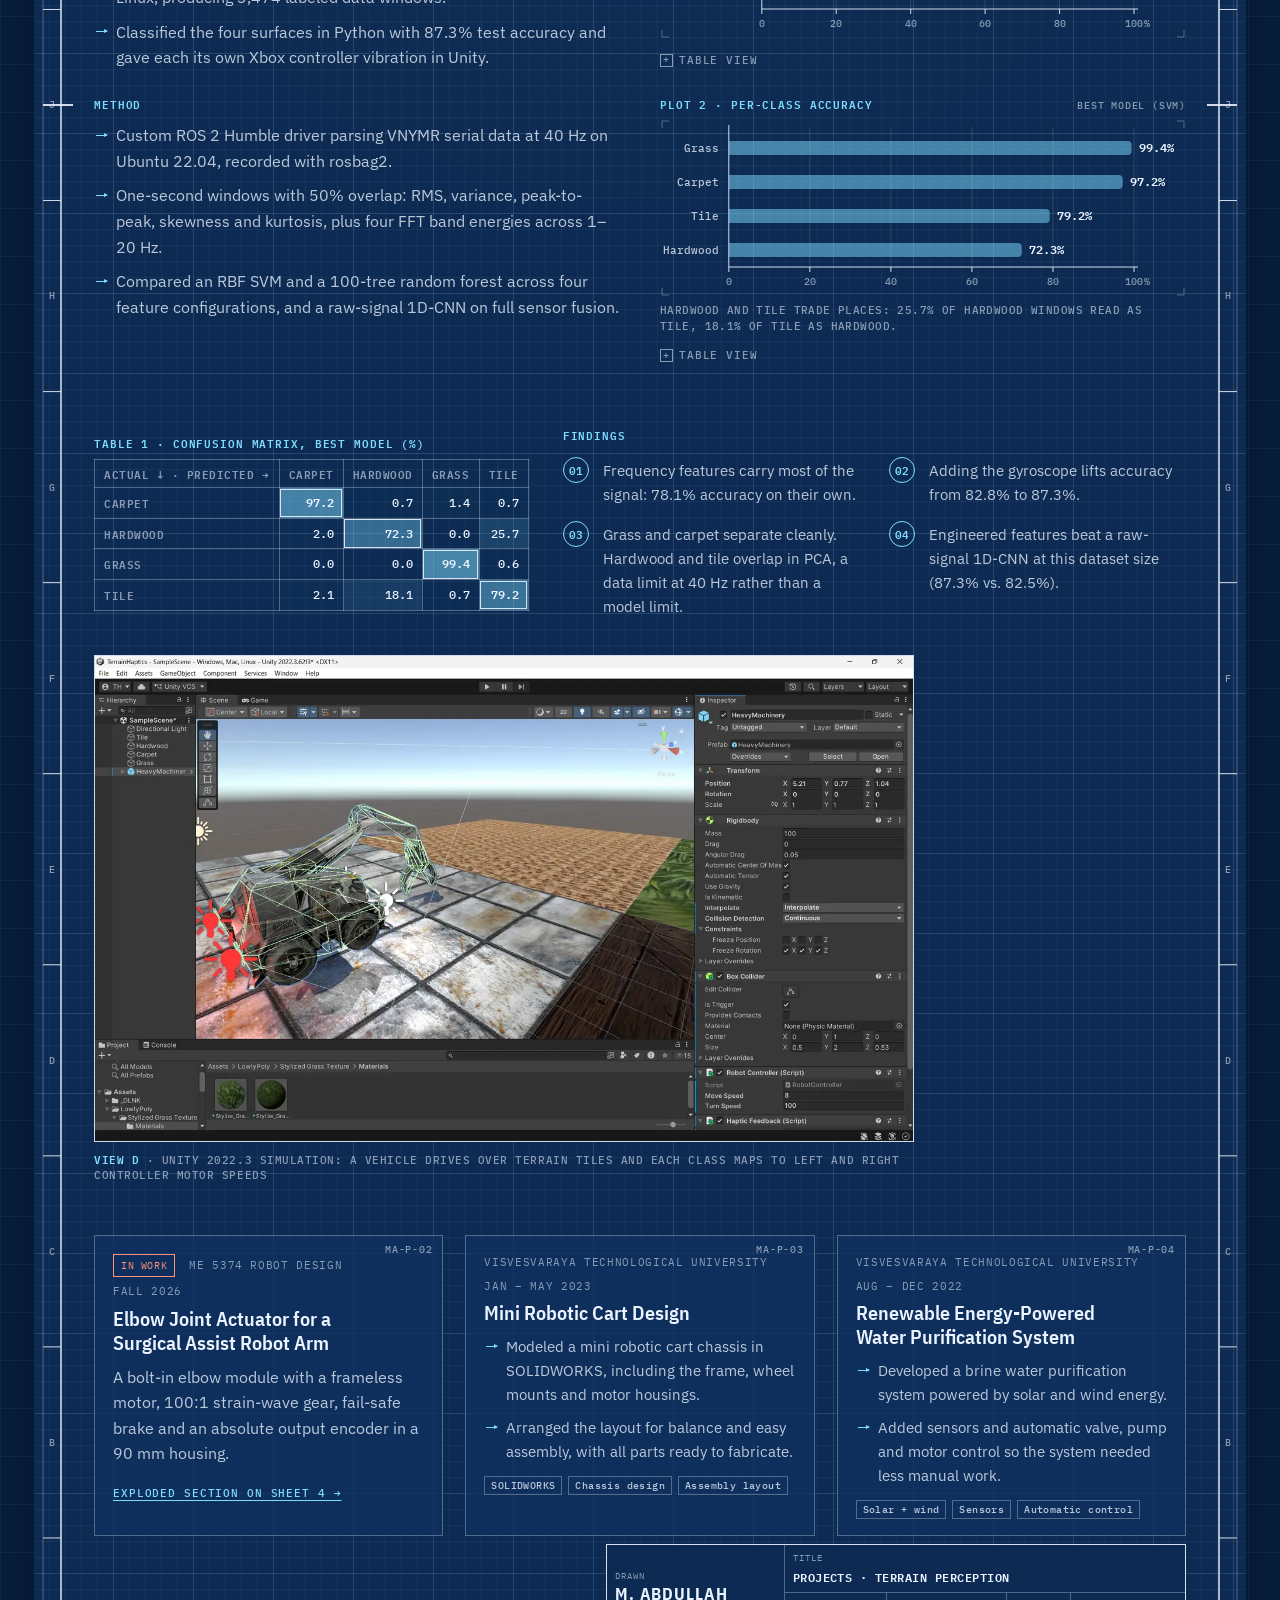
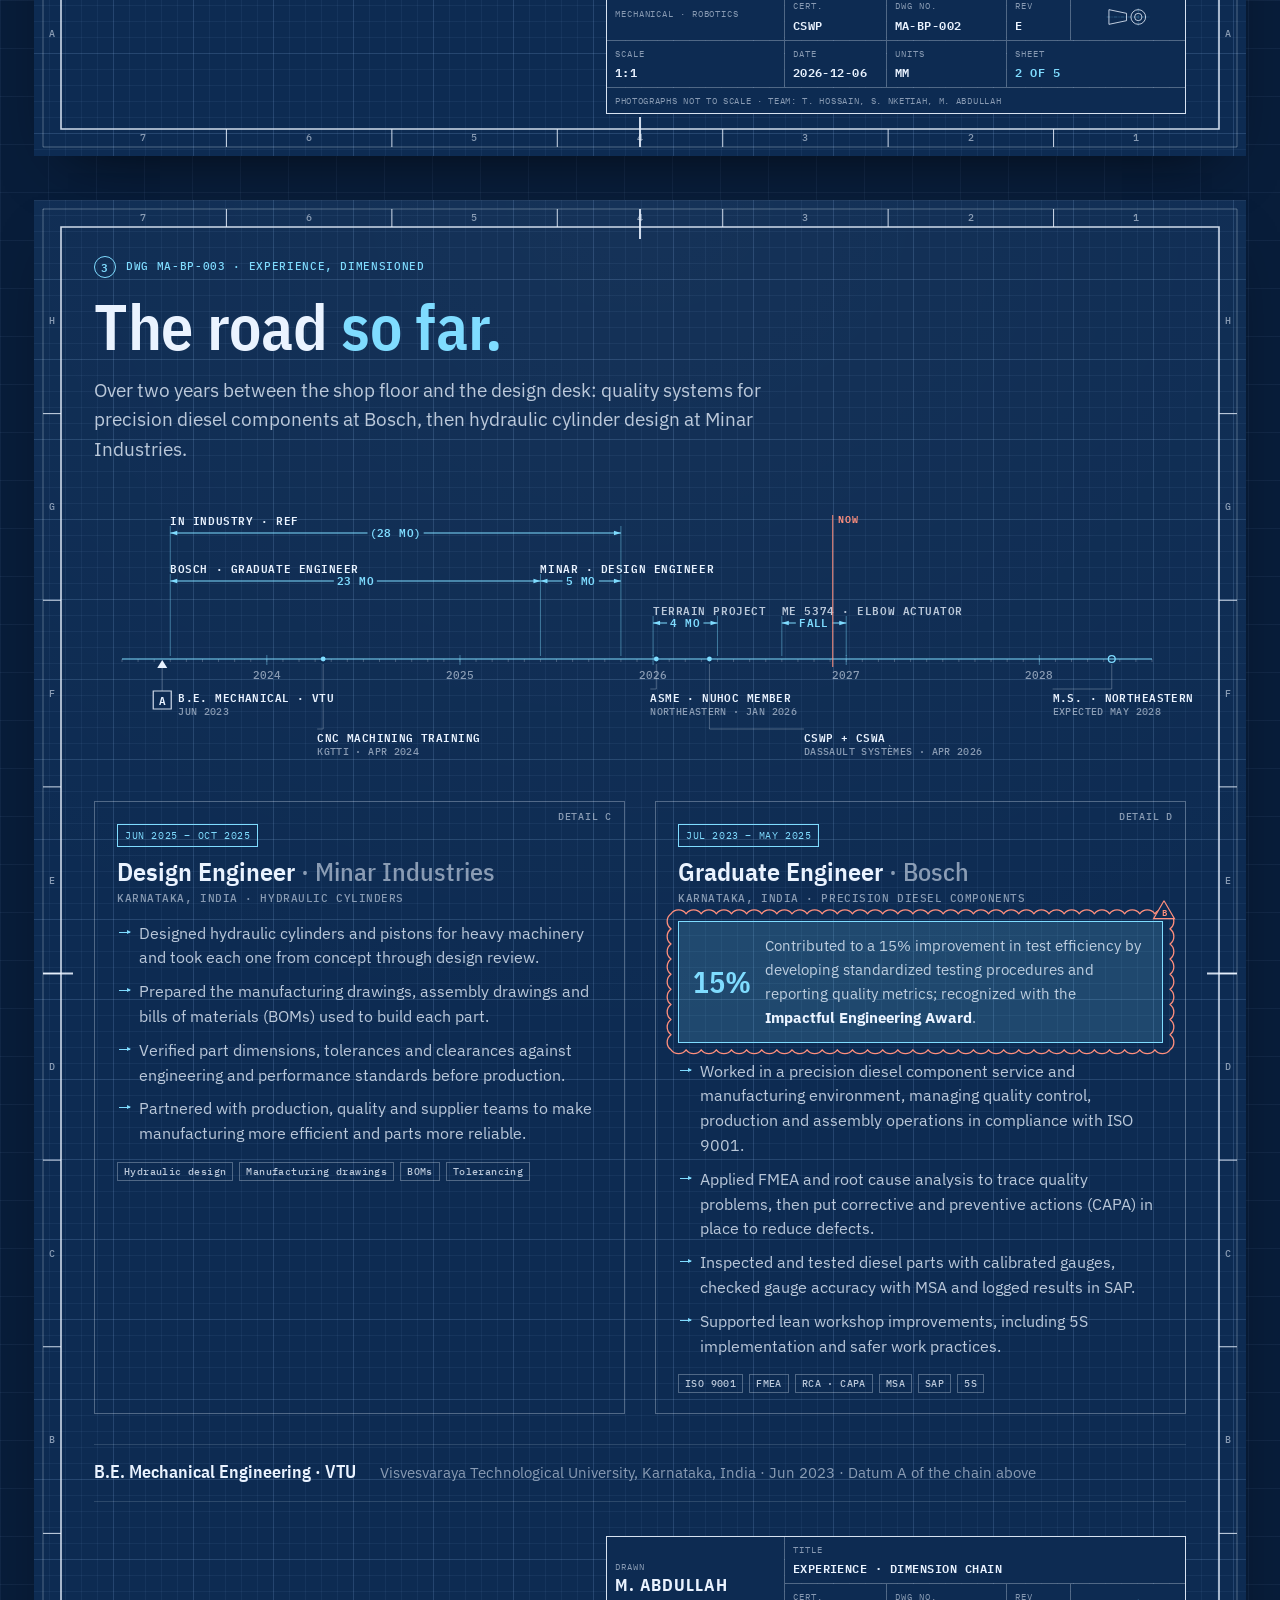
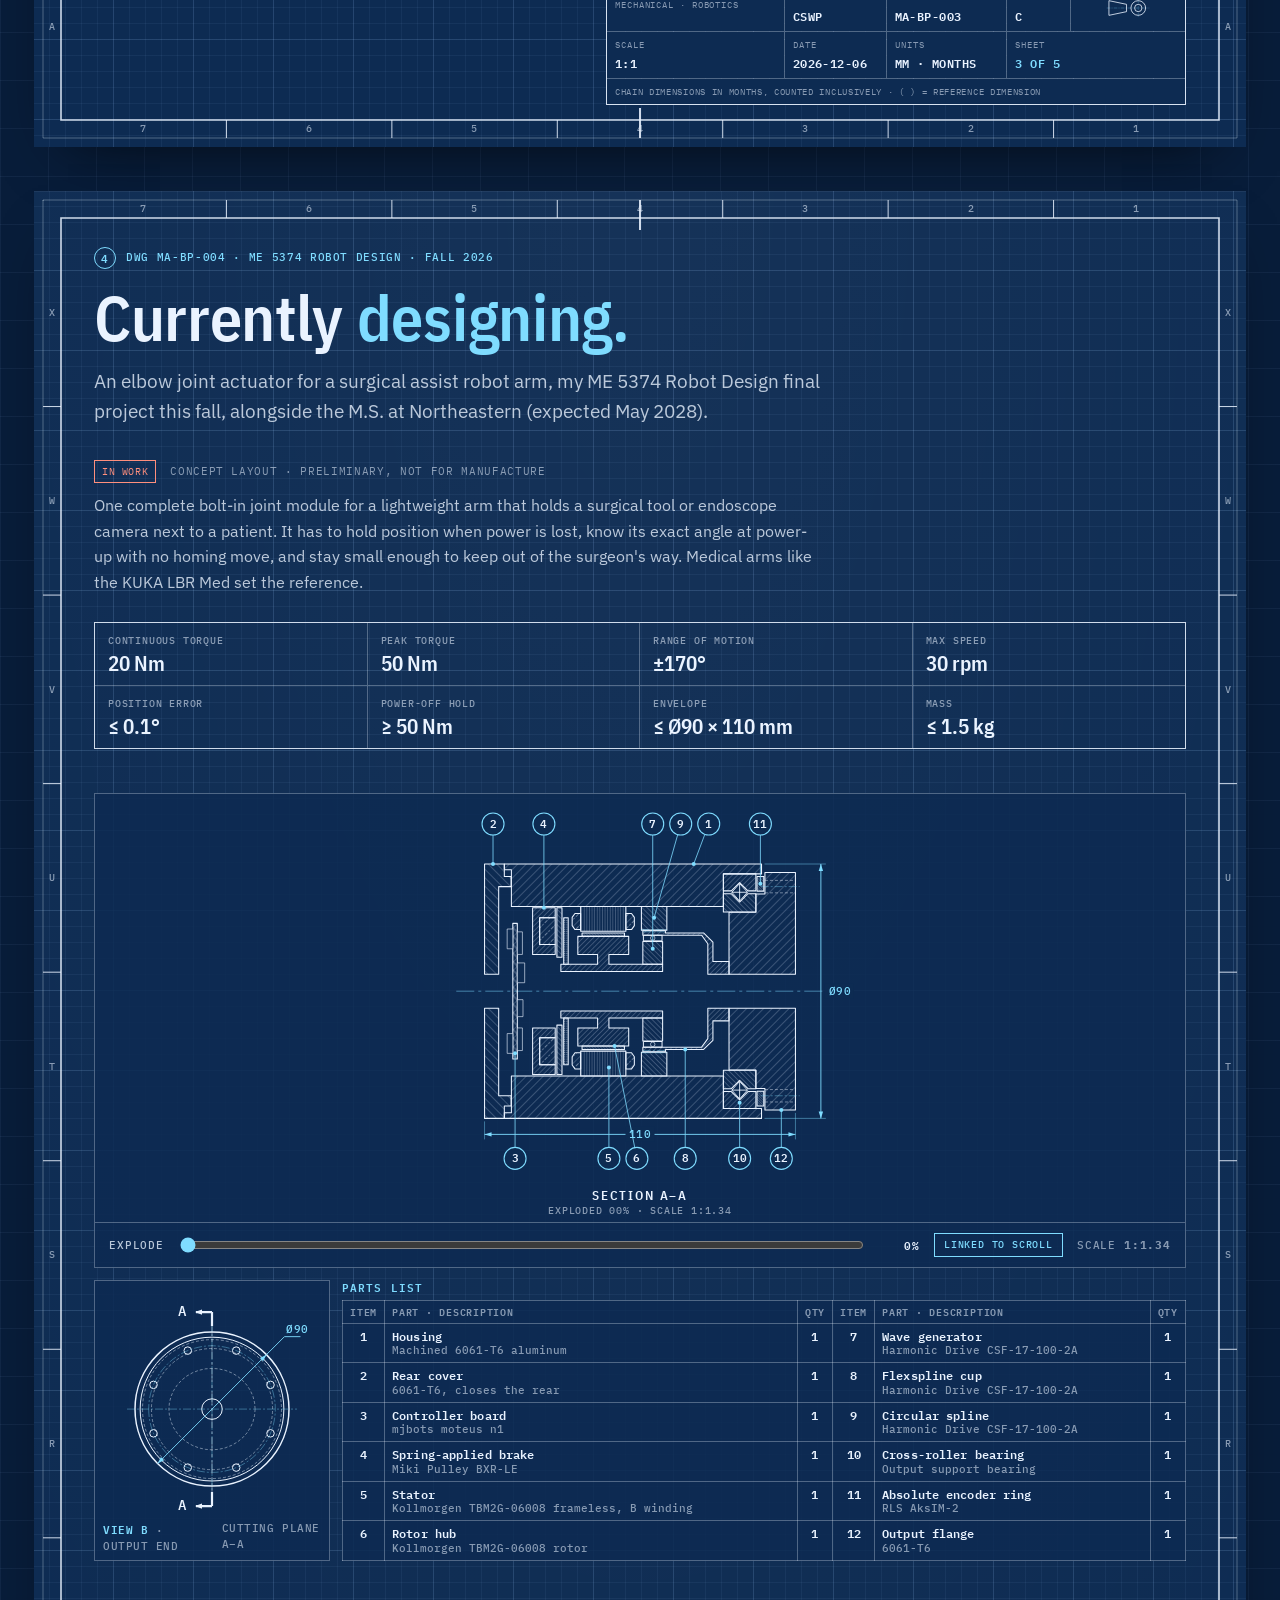
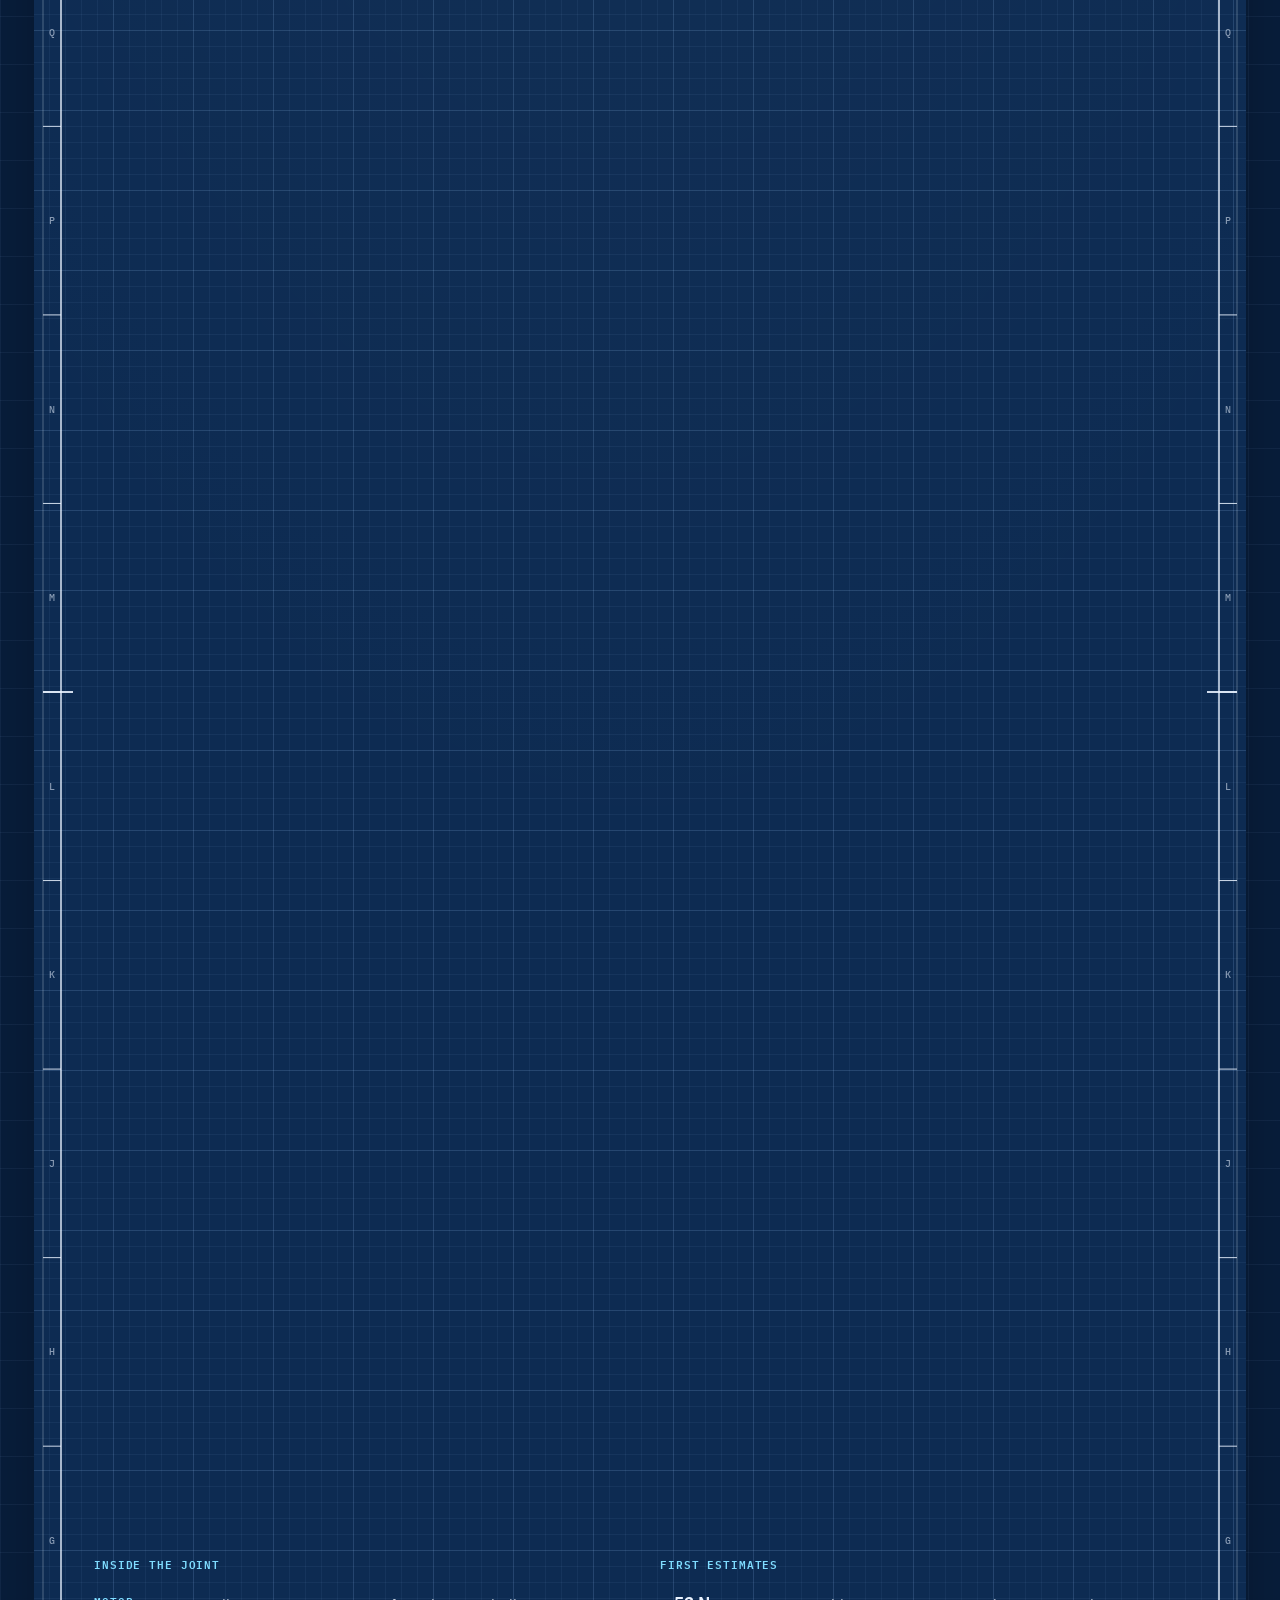
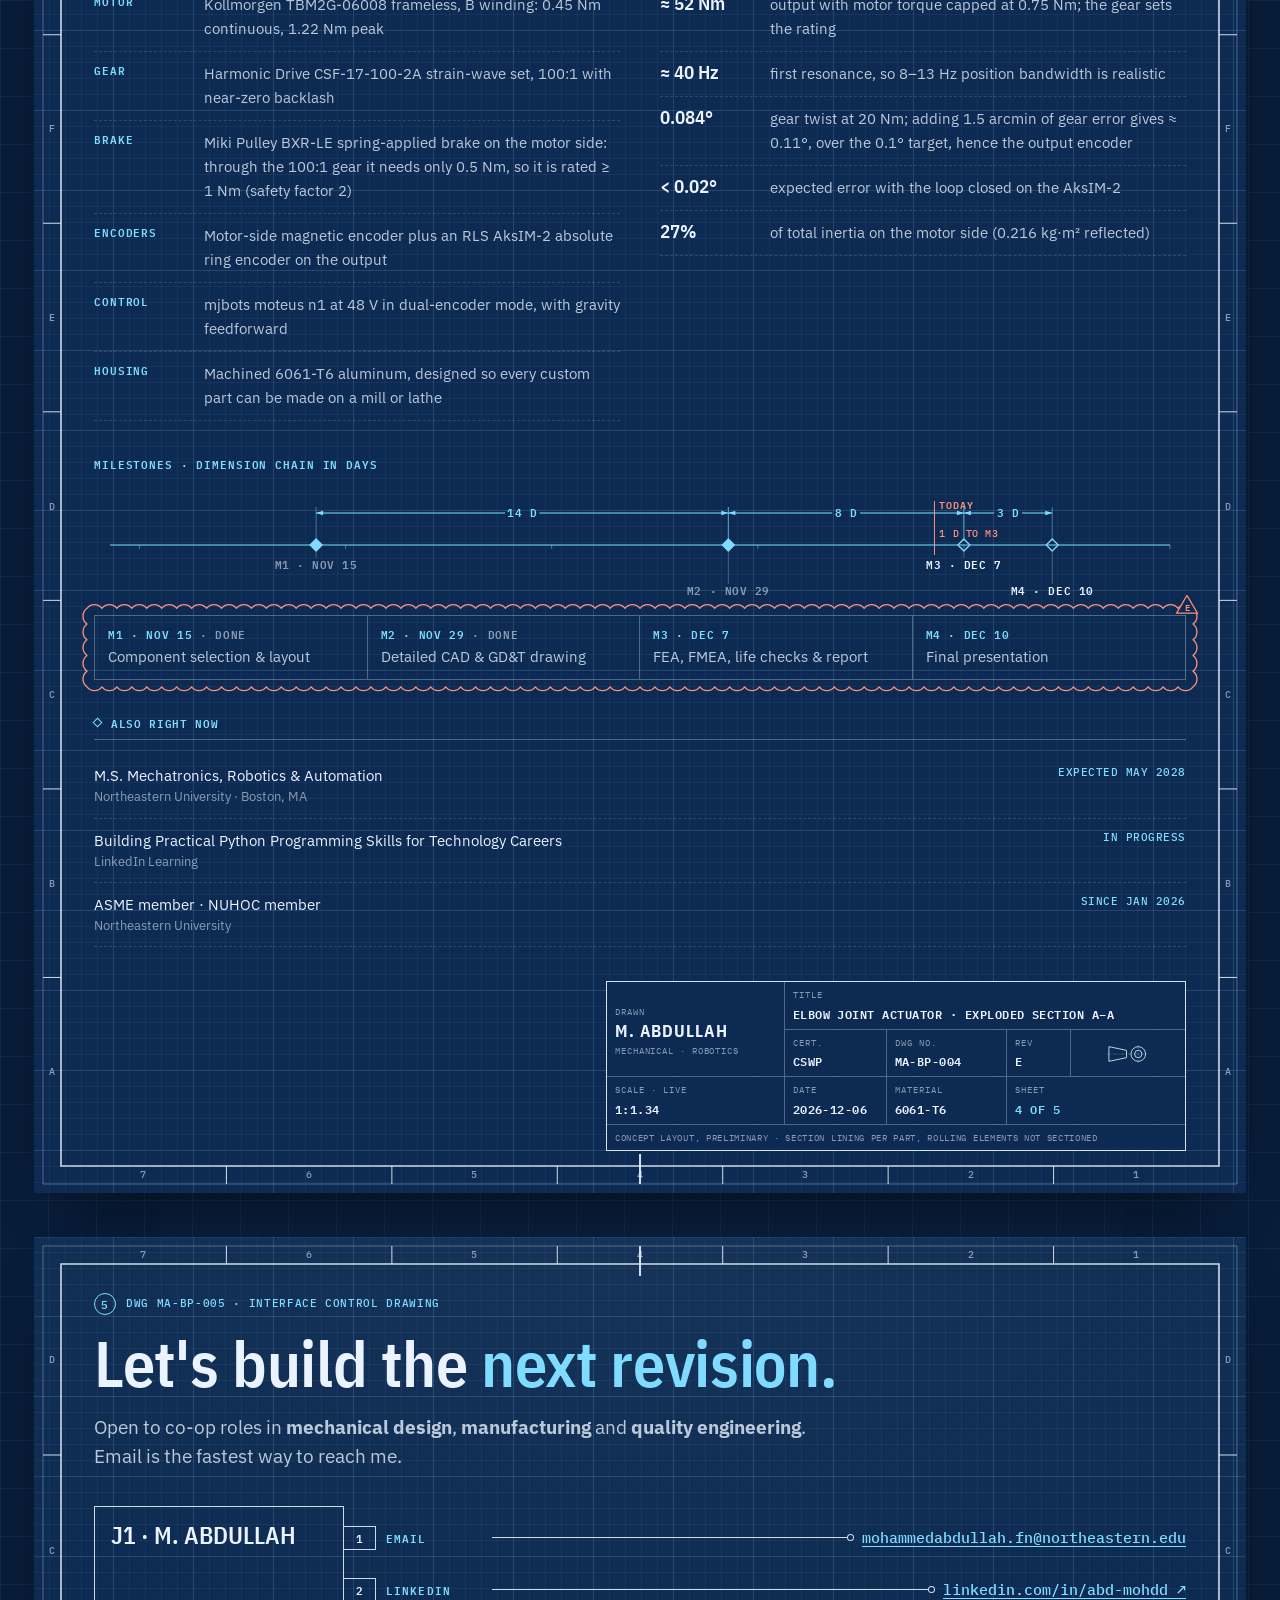
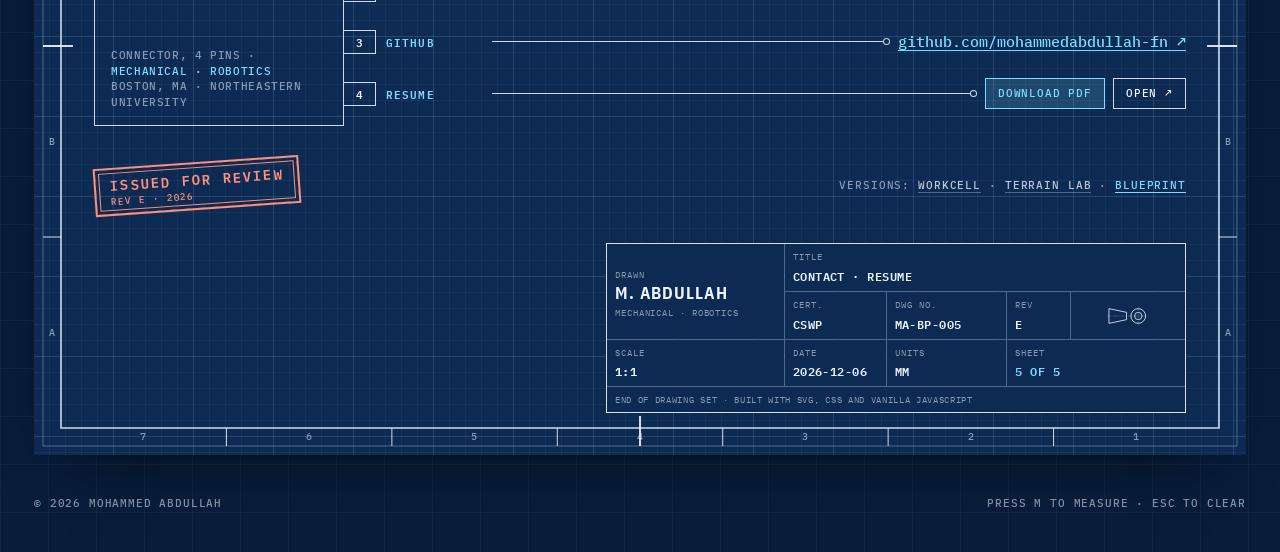
==== commit f5095136: "Audit fixes: accuracy, accessibility, phone layout, link previews - Proofread against the resume, pr" ====
--- a/blueprint/index.html
+++ b/blueprint/index.html
@@ -4,20 +4,25 @@
   <meta charset="utf-8">
   <meta name="viewport" content="width=device-width, initial-scale=1, viewport-fit=cover">
   <title>Mohammed Abdullah · Blueprint · Mechanical &amp; Robotics Engineer</title>
-  <meta name="description" content="Mohammed Abdullah's portfolio drawn as an engineering drawing set. Certified SOLIDWORKS Professional and M.S. Mechatronics, Robotics &amp; Automation student at Northeastern: terrain perception from a wheel-mounted IMU, quality at Bosch, hydraulic design at Minar Industries, and an elbow actuator for a surgical assist arm.">
+  <meta name="description" content="Mohammed Abdullah's portfolio as an engineering drawing set: CSWP, M.S. Mechatronics, Robotics &amp; Automation at Northeastern, Bosch and Minar experience.">
   <meta name="theme-color" content="#0d2b52">
   <meta property="og:type" content="website">
   <meta property="og:title" content="Mohammed Abdullah · Blueprint">
   <meta property="og:description" content="A five-sheet drawing set: about, projects, experience, the ME 5374 elbow actuator in exploded section, and contact.">
   <meta property="og:url" content="https://mohammedabdullah-fn.github.io/blueprint/">
   <meta property="og:site_name" content="Mohammed Abdullah · Robotics Portfolio">
-  <meta name="twitter:card" content="summary">
+  <meta property="og:image" content="https://mohammedabdullah-fn.github.io/assets/og/blueprint.jpg">
+  <meta property="og:image:width" content="1200">
+  <meta property="og:image:height" content="630">
+  <meta property="og:image:alt" content="Mohammed Abdullah's Blueprint: section A–A of an elbow joint actuator on blueprint paper">
+  <meta name="twitter:card" content="summary_large_image">
   <link rel="canonical" href="https://mohammedabdullah-fn.github.io/blueprint/">
   <link rel="icon" href="favicon.svg" type="image/svg+xml">
   <link rel="preconnect" href="https://fonts.googleapis.com">
   <link rel="preconnect" href="https://fonts.gstatic.com" crossorigin>
   <link rel="stylesheet" href="https://fonts.googleapis.com/css2?family=IBM+Plex+Mono:wght@400;500;600&amp;family=IBM+Plex+Sans+Condensed:wght@500;600;700&amp;family=IBM+Plex+Sans:wght@400;500;600&amp;display=swap">
   <link rel="stylesheet" href="css/blueprint.css">
+  <noscript><style>.stations .stn{position:static;transform:none}.stations{position:static;display:flex;gap:8px;height:auto}</style></noscript>
   <script>
     (function () {
       try {
@@ -75,7 +80,7 @@
         <p class="role">Mechanical engineer, moving into robotics. <span>Certified SOLIDWORKS Professional.</span></p>
         <p class="lead">I've spent over two years in industry: quality for precision diesel components at Bosch, then hydraulic cylinder design at Minar Industries. Now I'm doing an M.S. in Mechatronics, Robotics &amp; Automation at Northeastern, and I'm looking for a co-op in mechanical design, manufacturing or quality engineering.</p>
       </div>
-      <aside class="revs" aria-label="Revision history and drawing index">
+      <div class="revs" role="group" aria-label="Revision history and drawing index">
         <table class="revtable">
           <caption>Revisions</caption>
           <thead><tr><th scope="col">Rev</th><th scope="col">Description</th><th scope="col">Date</th></tr></thead>
@@ -84,7 +89,7 @@
             <tr><td>B</td><td>Graduate Engineer, Bosch</td><td>2023-07</td></tr>
             <tr><td>C</td><td>Design Engineer, Minar Industries</td><td>2025-06</td></tr>
             <tr><td>D</td><td>CSWP + CSWA; terrain perception project</td><td>2026-04</td></tr>
-            <tr class="is-current"><td>E</td><td>ME 5374 elbow actuator, in work</td><td>Fall 2026</td></tr>
+            <tr class="is-current"><td>E</td><td>ME 5374 elbow actuator, in work</td><td>2026-09</td></tr>
           </tbody>
         </table>
         <table class="revtable idx">
@@ -92,13 +97,13 @@
           <thead><tr><th scope="col">Sht</th><th scope="col">Title</th><th scope="col">Rev</th></tr></thead>
           <tbody>
             <tr><td>1</td><td><a href="#sheet-1">General arrangement · About</a></td><td>D</td></tr>
-            <tr><td>2</td><td><a href="#sheet-2">Projects · Terrain perception</a></td><td>D</td></tr>
+            <tr><td>2</td><td><a href="#sheet-2">Projects · Terrain perception</a></td><td>E</td></tr>
             <tr><td>3</td><td><a href="#sheet-3">Experience · Dimension chain</a></td><td>C</td></tr>
             <tr><td>4</td><td><a href="#sheet-4">Elbow joint actuator · Exploded section A–A</a></td><td>E</td></tr>
             <tr><td>5</td><td><a href="#sheet-5">Contact · Resume</a></td><td>E</td></tr>
           </tbody>
         </table>
-      </aside>
+      </div>
     </div>
 
     <div class="basics" role="list" aria-label="Key figures">
@@ -154,12 +159,12 @@
           <li data-rev="D"><span>Certified SOLIDWORKS Professional (CSWP) &amp; Associate (CSWA)<em>Dassault Systèmes</em></span><span class="when">Apr 2026</span></li>
           <li><span>CNC Machining (Lathe &amp; Milling) Training<em>Karnataka German Technical Training Institute</em></span><span class="when">Apr 2024</span></li>
           <li><span>Building Practical Python Programming Skills for Technology Careers<em>LinkedIn Learning</em></span><span class="when">In progress</span></li>
-          <li><span>Member, American Society of Mechanical Engineers (ASME) · NUHOC member<em>Northeastern University</em></span><span class="when">Jan 2026 – now</span></li>
+          <li><span>Member, American Society of Mechanical Engineers (ASME) · NUHOC member<em>Northeastern University</em></span><span class="when">Jan 2026 – Present</span></li>
         </ul>
       </section>
     </div>
 
-    <footer class="tb" aria-label="Title block, sheet 1">
+    <footer class="tb" role="group" aria-label="Title block, sheet 1">
       <div class="tb-who"><span class="k">Drawn</span><b>M. Abdullah</b><span>Mechanical · Robotics</span></div>
       <div class="tb-title"><span class="k">Title</span><b>General arrangement · About</b></div>
       <div><span class="k">Cert.</span><b>CSWP</b></div>
@@ -213,24 +218,25 @@
         <li style="--i:1"><span>ROS 2 driver</span><small>custom package</small></li>
         <li style="--i:2"><span>rosbag2 → CSV</span></li>
         <li style="--i:3"><span>Features</span><small>time + FFT</small></li>
-        <li style="--i:4" class="is-key"><span>Classifier</span><small>SVM 87.3% best</small></li>
+        <li style="--i:4" class="is-key"><span>Classifier</span><small>SVM 87.3% offline</small></li>
         <li style="--i:5"><span>T2H lookup</span></li>
-        <li style="--i:6"><span>Xbox haptics</span></li>
+        <li style="--i:6"><span>Xbox haptics</span><small>Unity sim</small></li>
       </ol>
 
       <div class="basics basics--tight" role="list" aria-label="Project figures">
-        <div class="basic" role="listitem"><b>40</b><span>Test runs<br>4 surfaces</span></div>
+        <div class="basic" role="listitem"><b>40</b><span>Recorded runs<br>4 surfaces</span></div>
         <div class="basic" role="listitem"><b>3,474</b><span>Labeled<br>1-second windows</span></div>
         <div class="basic" role="listitem"><b>40 Hz</b><span>VNYMR output<br>over serial</span></div>
         <div class="basic" role="listitem"><b>87.3%</b><span>Test accuracy<br>SVM · full fusion</span></div>
       </div>
+      <p class="basic-note">Test accuracy: held-out runs 1 and 10 of each surface.</p>
 
       <div class="two">
         <div>
           <h4 class="mini">What I did</h4>
           <ul class="bullets">
             <li>Mounted a VectorNav VN-100 IMU on the wheel shaft of a Mecabot Plus robot to sense floor vibrations.</li>
-            <li>Recorded 40 test runs on tile, hardwood, carpet and grass with ROS 2 on Linux, producing 3,474 labeled data windows.</li>
+            <li>Recorded 40 runs on tile, hardwood, carpet and grass with ROS 2 on Linux, producing 3,474 labeled data windows.</li>
             <li>Classified the four surfaces in Python with 87.3% test accuracy and gave each its own Xbox controller vibration in Unity.</li>
           </ul>
           <h4 class="mini">Method</h4>
@@ -318,12 +324,12 @@
       </article>
     </div>
 
-    <footer class="tb" aria-label="Title block, sheet 2">
+    <footer class="tb" role="group" aria-label="Title block, sheet 2">
       <div class="tb-who"><span class="k">Drawn</span><b>M. Abdullah</b><span>Mechanical · Robotics</span></div>
       <div class="tb-title"><span class="k">Title</span><b>Projects · Terrain perception</b></div>
       <div><span class="k">Cert.</span><b>CSWP</b></div>
       <div><span class="k">Dwg no.</span><b>MA-BP-002</b></div>
-      <div><span class="k">Rev</span><b>D</b></div>
+      <div><span class="k">Rev</span><b>E</b></div>
       <div class="tb-proj" title="Third-angle projection"><svg viewBox="0 0 60 26" aria-label="Third-angle projection symbol" role="img"><path class="c" d="M1 13h58M44 1v24"/><path d="M4 3 28 8v10L4 23z"/><circle cx="44" cy="13" r="10"/><circle cx="44" cy="13" r="5"/></svg></div>
       <div><span class="k">Scale</span><b data-tb="scale">1:1</b></div>
       <div><span class="k">Date</span><b data-tb="date">2026-10-29</b></div>
@@ -362,7 +368,7 @@
         <p class="meta"><span class="tag">Jul 2023 – May 2025</span></p>
         <h3>Graduate Engineer <span>· Bosch</span></h3>
         <p class="where">Karnataka, India · Precision diesel components</p>
-        <div class="callout-box" data-rev="B"><b>15%</b><span>Contributed to a 15% improvement in test efficiency by developing standardized testing procedures and reporting quality metrics, work recognized with the <strong>Impactful Engineering Award</strong>.</span></div>
+        <div class="callout-box" data-rev="B"><b>15%</b><span>Contributed to a 15% improvement in test efficiency by developing standardized testing procedures and reporting quality metrics; recognized with the <strong>Impactful Engineering Award</strong>.</span></div>
         <ul class="bullets">
           <li>Worked in a precision diesel component service and manufacturing environment, managing quality control, production and assembly operations in compliance with ISO 9001.</li>
           <li>Applied FMEA and root cause analysis to trace quality problems, then put corrective and preventive actions (CAPA) in place to reduce defects.</li>
@@ -374,7 +380,7 @@
     </div>
     <div class="edu-strip"><b>B.E. Mechanical Engineering · VTU</b><span>Visvesvaraya Technological University, Karnataka, India · Jun 2023 · Datum A of the chain above</span></div>
 
-    <footer class="tb" aria-label="Title block, sheet 3">
+    <footer class="tb" role="group" aria-label="Title block, sheet 3">
       <div class="tb-who"><span class="k">Drawn</span><b>M. Abdullah</b><span>Mechanical · Robotics</span></div>
       <div class="tb-title"><span class="k">Title</span><b>Experience · Dimension chain</b></div>
       <div><span class="k">Cert.</span><b>CSWP</b></div>
@@ -395,13 +401,14 @@
   <div class="sh-in">
     <header class="sh-head">
       <p class="kicker"><span class="badge">4</span>DWG MA-BP-004 · ME 5374 Robot Design · Fall 2026</p>
-      <h2 class="sh-title" id="s4-title">Currently <em>building.</em></h2>
+      <h2 class="sh-title" id="s4-title">Currently <em>designing.</em></h2>
       <p class="lead">An elbow joint actuator for a surgical assist robot arm, my ME 5374 Robot Design final project this fall, alongside the M.S. at Northeastern (expected May 2028).</p>
     </header>
     <p class="meta"><span class="tag tag--red">In work</span><span>Concept layout · preliminary, not for manufacture</span></p>
     <p class="sub">One complete bolt-in joint module for a lightweight arm that holds a surgical tool or endoscope camera next to a patient. It has to hold position when power is lost, know its exact angle at power-up with no homing move, and stay small enough to keep out of the surgeon's way. Medical arms like the KUKA LBR Med set the reference.</p>
 
-    <dl class="reqs" aria-label="Design requirements">
+    <h3 class="sr">Design requirements</h3>
+    <dl class="reqs">
       <div><dt>Continuous torque</dt><dd>20 Nm</dd></div>
       <div><dt>Peak torque</dt><dd>50 Nm</dd></div>
       <div><dt>Range of motion</dt><dd>±170°</dd></div>
@@ -424,30 +431,30 @@
             <span>Scale <b class="ex-scale">1:1</b></span>
           </div>
         </div>
-        <aside class="ex-side" aria-label="End view and parts list">
+        <div class="ex-side" role="group" aria-label="End view and parts list">
           <figure class="ex-endfig">
             <div class="ex-end"></div>
             <figcaption><span><b>View B</b> · output end</span><span>Cutting plane A–A</span></figcaption>
           </figure>
           <div class="ex-bom"></div>
-        </aside>
+        </div>
       </div>
     </div>
 
     <div class="two">
       <div>
-        <h4 class="mini">Inside the joint</h4>
+        <h3 class="mini">Inside the joint</h3>
         <ul class="stack">
           <li><b>Motor</b><span>Kollmorgen TBM2G-06008 frameless, B winding: 0.45 Nm continuous, 1.22 Nm peak</span></li>
           <li><b>Gear</b><span>Harmonic Drive CSF-17-100-2A strain-wave set, 100:1 with near-zero backlash</span></li>
-          <li><b>Brake</b><span>Miki Pulley BXR-LE spring-applied brake on the motor side: through the 100:1 gear it needs only 0.5 Nm, so it is sized at ≥ 1 Nm (safety factor 2)</span></li>
+          <li><b>Brake</b><span>Miki Pulley BXR-LE spring-applied brake on the motor side: through the 100:1 gear it needs only 0.5 Nm, so it is rated ≥ 1 Nm (safety factor 2)</span></li>
           <li><b>Encoders</b><span>Motor-side magnetic encoder plus an RLS AksIM-2 absolute ring encoder on the output</span></li>
           <li><b>Control</b><span>mjbots moteus n1 at 48 V in dual-encoder mode, with gravity feedforward</span></li>
-          <li><b>Housing</b><span>Machined 6061-T6 aluminum, with every custom part buildable on a mill or lathe</span></li>
+          <li><b>Housing</b><span>Machined 6061-T6 aluminum, designed so every custom part can be made on a mill or lathe</span></li>
         </ul>
       </div>
       <div>
-        <h4 class="mini">First estimates</h4>
+        <h3 class="mini">First estimates</h3>
         <ul class="stack stack--num">
           <li><b>≈ 52 Nm</b><span>output with motor torque capped at 0.75 Nm; the gear sets the rating</span></li>
           <li><b>≈ 40 Hz</b><span>first resonance, so 8–13 Hz position bandwidth is realistic</span></li>
@@ -474,7 +481,7 @@
       <li><span>ASME member · NUHOC member<em>Northeastern University</em></span><span class="when">Since Jan 2026</span></li>
     </ul>
 
-    <footer class="tb" aria-label="Title block, sheet 4">
+    <footer class="tb" role="group" aria-label="Title block, sheet 4">
       <div class="tb-who"><span class="k">Drawn</span><b>M. Abdullah</b><span>Mechanical · Robotics</span></div>
       <div class="tb-title"><span class="k">Title</span><b>Elbow joint actuator · Exploded section A–A</b></div>
       <div><span class="k">Cert.</span><b>CSWP</b></div>
@@ -521,7 +528,7 @@
       <nav class="versions" aria-label="Site versions">Versions: <a href="../">Workcell</a> · <a href="../terrain/">Terrain Lab</a> · <a href="../blueprint/" aria-current="page">Blueprint</a></nav>
     </div>
 
-    <footer class="tb" aria-label="Title block, sheet 5">
+    <footer class="tb" role="group" aria-label="Title block, sheet 5">
       <div class="tb-who"><span class="k">Drawn</span><b>M. Abdullah</b><span>Mechanical · Robotics</span></div>
       <div class="tb-title"><span class="k">Title</span><b>Contact · Resume</b></div>
       <div><span class="k">Cert.</span><b>CSWP</b></div>
@@ -532,7 +539,7 @@
       <div><span class="k">Date</span><b data-tb="date">2026-10-29</b></div>
       <div><span class="k">Units</span><b>mm</b></div>
       <div class="tb-sheet"><span class="k">Sheet</span><b>5 of 5</b></div>
-      <div class="tb-note">End of drawing set · Hand-built in SVG, CSS and vanilla JavaScript</div>
+      <div class="tb-note">End of drawing set · Built with SVG, CSS and vanilla JavaScript</div>
     </footer>
   </div>
 </section>
@@ -554,6 +561,5 @@
 
 <div class="callout" id="callout" hidden><svg class="co-ldr" aria-hidden="true" focusable="false"><path d="M0 0"/><circle r="2" cx="0" cy="0"/></svg><b class="co-t"></b><span class="co-b"></span></div>
 
-<noscript><style>.stations .stn{position:static;transform:none}.stations{position:static;display:flex;gap:8px;height:auto}</style></noscript>
 </body>
 </html>
--- a/blueprint/css/blueprint.css
+++ b/blueprint/css/blueprint.css
@@ -45,7 +45,7 @@
   --strip-bg: #efede6;
   --ink: #132442;
   --ink-2: rgba(19, 36, 66, .8);
-  --ink-3: rgba(19, 36, 66, .6);
+  --ink-3: rgba(19, 36, 66, .7);
   --line: rgba(19, 36, 66, .9);
   --hair: rgba(19, 36, 66, .32);
   --faint: rgba(19, 36, 66, .12);
@@ -149,6 +149,7 @@
   color: var(--ink-3); text-decoration: none; white-space: nowrap;
   pointer-events: auto;
 }
+.stn::after { content: ""; position: absolute; inset: -6px -8px; }   /* a bigger touch target, same look */
 .stn b { color: var(--ink-2); font-weight: 600; }
 .stn:hover, .stn[aria-current] { color: var(--cyan); }
 .stn[aria-current] b { color: var(--cyan); }
@@ -184,7 +185,7 @@
 .tool[aria-pressed="true"] { border-color: var(--cyan); color: var(--cyan); background: var(--cyan-3); }
 .tool .ico { width: 15px; height: 15px; flex: none; fill: none; stroke: currentColor; stroke-width: 1.3; }
 .tool--theme { gap: 8px; padding: 0 10px; }
-.tt { opacity: .5; transition: opacity .2s, color .2s; }
+.tt { opacity: .85; transition: opacity .2s, color .2s; }
 .tt-sw { position: relative; width: 26px; height: 14px; border: 1px solid currentColor; border-radius: 8px; flex: none; }
 .tt-sw i { position: absolute; top: 2px; left: 2px; width: 8px; height: 8px; border-radius: 50%; background: currentColor; transition: transform .25s var(--ease); }
 .tool--theme[aria-pressed="false"] .tt[data-v="blueprint"],
@@ -320,7 +321,7 @@
 }
 .nh::before { content: ""; width: 7px; height: 7px; border: 1px solid currentColor; transform: rotate(45deg); flex: none; }
 h3.ph { font: 600 clamp(24px, 3vw, 34px)/1.1 var(--f-cond); margin-bottom: 10px; }
-h4.mini {
+.mini {
   font: 600 11px/1.3 var(--f-mono); letter-spacing: .08em; text-transform: uppercase; color: var(--cyan);
   margin: 0 0 12px;
 }
